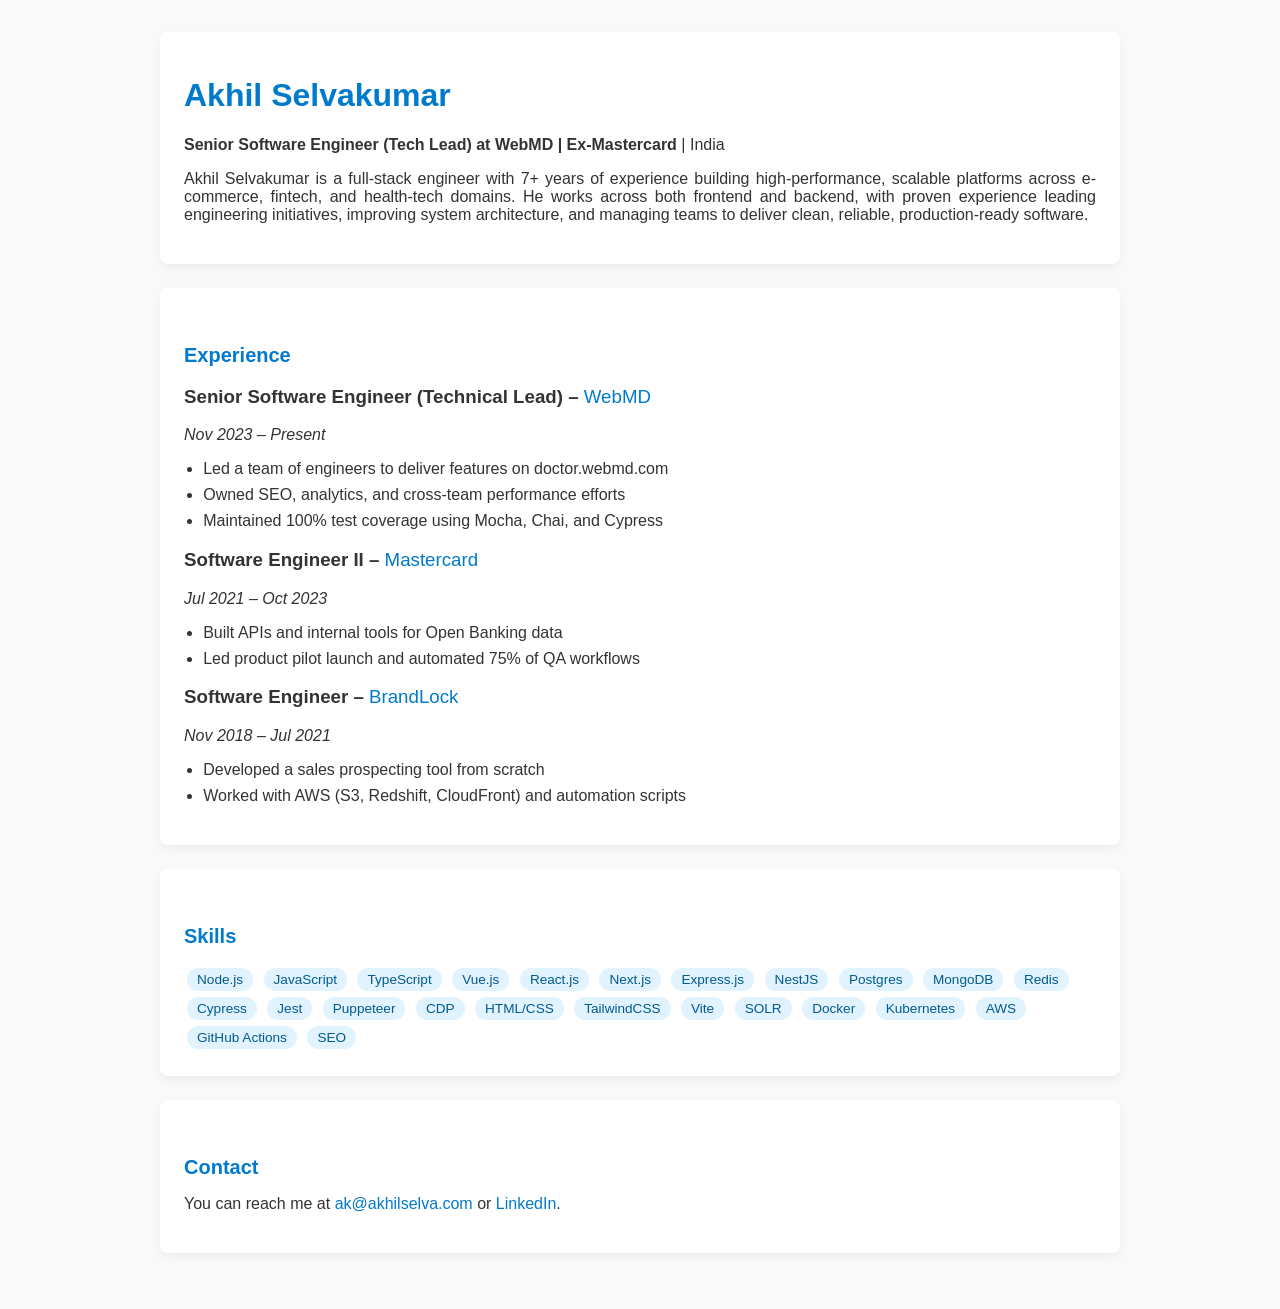
==== index.html @ 084955fc "initial commit" ====
<!DOCTYPE html>
<html lang="en">

<head>
	<meta charset="UTF-8" />
	<meta name="viewport" content="width=device-width, initial-scale=1.0" />
	<meta name="author" content="Akhil Selvakumar" />
	<meta property="og:title" content="Akhil Selvakumar – Tech Lead Portfolio" />
	<meta property="og:description"
		content="Full-stack engineer and technical lead specializing in scalable architecture, high-performance systems, and modern web engineering." />
	<meta property="og:image" content="https://akhilselva.com/akhil.jpg" />
	<meta property="og:url" content="https://akhilselva.com/" />
	<meta property="og:type" content="profile" />

	<meta name="twitter:card" content="summary_large_image" />
	<meta name="twitter:title" content="Akhil Selvakumar – Tech Lead Portfolio" />
	<meta name="twitter:description"
		content="Full-stack engineer and tech lead specializing in scalable architecture and efficient engineering execution." />
	<meta name="twitter:image" content="https://akhilselva.com/akhil.jpg" />
	<meta name="lastmod" content="2026-01-30" />


	<title>Akhil Selvakumar – Tech Lead Portfolio</title>

	<link rel="stylesheet" href="/styles.css">
	<link rel="apple-touch-icon" sizes="180x180" href="/apple-touch-icon.png">
	<link rel="icon" type="image/png" sizes="32x32" href="/favicon-32x32.png">
	<link rel="icon" type="image/png" sizes="16x16" href="/favicon-16x16.png">
	<link rel="manifest" href="/site.webmanifest">
	<link rel="canonical" href="https://akhilselva.com/" />

	<script type="application/ld+json">
		{
		"@context": "https://schema.org",
		"@type": "Person",
		"name": "Akhil Selvakumar",
		"jobTitle": "Senior Software Engineer / Technical Lead",
		"url": "https://akhilselva.com",
		"image": "https://akhilselva.com/akhil.jpg",
		"description": "Full-stack engineer with 7+ years of experience in fintech and health tech. Expertise in Node.js, Vue, React, microservices, performance optimization, SEO, and scalable architecture.",
		
		"worksFor": {
			"@type": "Organization",
			"name": "WebMD",
			"url": "https://doctor.webmd.com"
		},
		
		"sameAs": [
			"https://linkedin.com/in/akhilselvakumar",
			"mailto:ak@akhilselva.com",
			"https://www.instagram.com/akhilselva",
			"https://github.com/akhilselva",
			"https://www.youtube.com/channel/UC-IKaRoGKP40aRnHhxTf1Ig",
			"https://www.instagram.com/akhil.unbound"
		],

		"knowsAbout": [
			"Node.js", "JavaScript", "TypeScript", "Vue.js", "React.js",
			"Next.js", "Express.js", "Microservices", "Postgres",
			"MongoDB", "Redis", "Docker", "Kubernetes", "SEO",
			"System Design", "Leadership", "Agile", "CI/CD"
		],

		"hasOccupation": {
			"@type": "Occupation",
			"name": "Senior Software Engineer",
			"description": "Engineer specializing in backend architecture, frontend development, and scalable system design.",
			"skills": [
			"Node.js", "JavaScript", "Vue.js", "React.js",
			"Redis", "Postgres", "MongoDB", "System Design",
			"SEO Optimization", "Leadership"
			],
			"estimatedSalary": {
			"@type": "MonetaryAmount",
			"currency": "INR",
			"value": {
				"@type": "QuantitativeValue",
				"value": "3000000",
				"unitText": "YEAR"
			}
			}
		}
		}
	</script>

	<script type="application/ld+json">
		{
		"@context": "https://schema.org",
		"@type": "WebPage",
		"name": "Akhil Selvakumar – Tech Lead Portfolio",
		"url": "https://akhilselva.com",
		"description": "Portfolio of Akhil Selvakumar, a full-stack engineer and tech lead specializing in scalable architecture and high-performance applications."
		}
	</script>

	<script type="application/ld+json">
		{
		"@context": "https://schema.org",
		"@type": "ProfilePage",
		"url": "https://akhilselva.com",
		"name": "Akhil Selvakumar – Tech Lead Portfolio",
		"dateCreated": "2024-12-23T12:00:00+05:30",
		"dateModified": "2026-01-30T10:00:00+05:30",
		
		"mainEntity": {
			"@type": "Person",
			"name": "Akhil Selvakumar",
			"alternateName": "Akhil Selva",
			"identifier": "akhilselvakumar",
			"url": "https://akhilselva.com",
			"description": "Full-stack engineer with 7+ years of experience across fintech and health tech. Expert in Node.js, Vue, React, microservices architecture, performance optimization, SEO, and scalable systems. Senior Software Engineer and Technical Lead with hands-on team leadership experience.",
			"image": "https://akhilselva.com/akhil.jpg",

			"jobTitle": "Senior Software Engineer / Technical Lead",

			"worksFor": {
			"@type": "Organization",
			"name": "WebMD",
			"url": "https://doctor.webmd.com"
			},

			"sameAs": [
			"https://linkedin.com/in/akhilselvakumar",
			"mailto:ak@akhilselva.com",
			"https://www.instagram.com/akhilselva",
			"https://github.com/akhilselva",
			"https://www.youtube.com/channel/UC-IKaRoGKP40aRnHhxTf1Ig",
			"https://www.instagram.com/akhil.unbound"
			],

			"knowsAbout": [
			"Node.js", "JavaScript", "TypeScript", "Vue.js", "React.js",
			"Next.js", "Express.js", "Microservices", "Postgres",
			"MongoDB", "Redis", "Docker", "Kubernetes", "SEO",
			"System Design", "Leadership", "Agile", "CI/CD"
			],

			"hasOccupation": {
			"@type": "Occupation",
			"name": "Senior Software Engineer",
			"description": "Engineer specializing in backend architecture, frontend development, microservices, and scalable system design.",
			"skills": [
				"Node.js", "JavaScript", "Vue.js", "React.js",
				"Redis", "Postgres", "MongoDB", "System Design",
				"SEO Optimization", "Leadership"
			]
			},

			"interactionStatistic": [
			{
				"@type": "InteractionCounter",
				"interactionType": "https://schema.org/FollowAction",
				"userInteractionCount": 1200
			},
			{
				"@type": "InteractionCounter",
				"interactionType": "https://schema.org/LikeAction",
				"userInteractionCount": 350
			}
			],

			"agentInteractionStatistic": {
			"@type": "InteractionCounter",
			"interactionType": "https://schema.org/WriteAction",
			"userInteractionCount": 2500
			}
		}
		}
	</script>

	<script type="application/ld+json">
		{
		"@context": "https://schema.org",
		"@type": "WebSite",
		"url": "https://akhilselva.com/",
		"name": "Akhil Selvakumar Portfolio"
		}
	</script>




</head>

<body>
	<div class="container">

		<div class="card">
			<h1>Akhil Selvakumar</h1>
			<p><strong>Senior Software Engineer (Tech Lead) at WebMD | Ex-Mastercard</strong> | India</p>
			<p style="text-align: justify;">
				Akhil Selvakumar is a full-stack engineer with 7+ years of experience building high-performance,
				scalable
				platforms across e-commerce, fintech, and health-tech domains. He works across both frontend and
				backend, with
				proven experience leading engineering initiatives, improving system architecture, and managing teams to
				deliver
				clean, reliable, production-ready software.
			</p>
		</div>

		<div class="card">
			<h2 class="section-title">Experience</h2>

			<div class="job">
				<h3>Senior Software Engineer (Technical Lead) –
					<a href="https://doctor.webmd.com" target="_blank">WebMD</a>
				</h3>
				<p><em>Nov 2023 – Present</em></p>
				<ul>
					<li>Led a team of engineers to deliver features on doctor.webmd.com</li>
					<li>Owned SEO, analytics, and cross-team performance efforts</li>
					<li>Maintained 100% test coverage using Mocha, Chai, and Cypress</li>
				</ul>
			</div>

			<div class="job">
				<h3>Software Engineer II –
					<a href="https://www.mastercard.com/us/en/business/open-finance.html" target="_blank">Mastercard</a>
				</h3>
				<p><em>Jul 2021 – Oct 2023</em></p>
				<ul>
					<li>Built APIs and internal tools for Open Banking data</li>
					<li>Led product pilot launch and automated 75% of QA workflows</li>
				</ul>
			</div>

			<div class="job">
				<h3>Software Engineer –
					<a href="https://brandlock.io" target="_blank">BrandLock</a>
				</h3>
				<p><em>Nov 2018 – Jul 2021</em></p>
				<ul>
					<li>Developed a sales prospecting tool from scratch</li>
					<li>Worked with AWS (S3, Redshift, CloudFront) and automation scripts</li>
				</ul>
			</div>
		</div>

		<div class="card">
			<h2 class="section-title">Skills</h2>
			<div class="tags">
				<span>Node.js</span> <span>JavaScript</span> <span>TypeScript</span> <span>Vue.js</span>
				<span>React.js</span> <span>Next.js</span> <span>Express.js</span> <span>NestJS</span>
				<span>Postgres</span> <span>MongoDB</span> <span>Redis</span> <span>Cypress</span>
				<span>Jest</span> <span>Puppeteer</span> <span>CDP</span> <span>HTML/CSS</span>
				<span>TailwindCSS</span> <span>Vite</span> <span>SOLR</span> <span>Docker</span>
				<span>Kubernetes</span> <span>AWS</span> <span>GitHub Actions</span> <span>SEO</span>
			</div>
		</div>

		<div class="card">
			<h2 class="section-title">Contact</h2>
			<p style="margin-top:1rem;">
				You can reach me at
				<a href="mailto:ak@akhilselva.com">ak@akhilselva.com</a> or
				<a href="https://linkedin.com/in/akhilselvakumar" target="_blank">LinkedIn</a>.
			</p>
		</div>

	</div>
</body>

</html>
---- styles.css ----
:root {
    --primary: #007acc;
    --bg: #f9f9f9;
    --text: #333;
    --card-bg: white;
}

body {
    font-family: 'Segoe UI', sans-serif;
    background: var(--bg);
    color: var(--text);
    margin: 0;
    padding: 2rem;
    animation: fadeIn 1s ease-in-out;
}

@keyframes fadeIn {
    from {
        opacity: 0;
        transform: translateY(10px);
    }

    to {
        opacity: 1;
        transform: translateY(0);
    }
}

.container {
    max-width: 960px;
    margin: 0 auto;
    padding: 0 1rem;
}

h1 {
    color: var(--primary);
    font-size: 2rem;
}

.card {
    background: var(--card-bg);
    padding: 1.5rem;
    border-radius: 8px;
    box-shadow: 0 4px 8px rgba(0, 0, 0, 0.05);
    margin-bottom: 1.5rem;
    transition: transform 0.3s ease, box-shadow 0.3s ease;
}

.card:hover {
    transform: scale(1.02);
    box-shadow: 0 8px 16px rgba(0, 0, 0, 0.1);
}

.section-title {
    font-size: 1.25rem;
    color: var(--primary);
    margin-top: 2rem;
}

.job {
    animation: slideIn 0.6s ease forwards;
    opacity: 0;
}

.job:nth-child(1) {
    animation-delay: 0.2s;
}

.job:nth-child(2) {
    animation-delay: 0.4s;
}

.job:nth-child(3) {
    animation-delay: 0.6s;
}

@keyframes slideIn {
    from {
        opacity: 0;
        transform: translateX(-20px);
    }

    to {
        opacity: 1;
        transform: translateX(0);
    }
}

ul {
    padding-left: 1.2rem;
}

li {
    margin-bottom: 0.5rem;
}

.tags span {
    display: inline-block;
    background: #e0f3ff;
    color: #005b8f;
    padding: 4px 10px;
    border-radius: 16px;
    margin: 3px;
    font-size: 0.85rem;
    transition: transform 0.2s ease, box-shadow 0.2s ease;
}

.tags span:hover {
    transform: scale(1.05);
    box-shadow: 0 2px 6px rgba(0, 91, 143, 0.2);
}

.card a {
    color: var(--primary);
    text-decoration: none;
    font-weight: 500;
    position: relative;
    transition: transform 0.2s ease;
}

.card a:hover {
    transform: translateY(-2px);
}

.card a::after {
    content: "";
    position: absolute;
    left: 0;
    bottom: -2px;
    width: 0%;
    height: 2px;
    background: var(--primary);
    transition: width 0.3s ease;
}

.card a:hover::after {
    width: 100%;
}

@media (max-width: 768px) {
    body {
        padding: 1rem;
    }

    h1 {
        font-size: 1.5rem;
    }

    .section-title {
        font-size: 1.1rem;
    }

    .card {
        padding: 1.2rem;
    }

    .tags span {
        font-size: 0.75rem;
        padding: 4px 8px;
    }
}

@media (max-width: 480px) {
    h1 {
        font-size: 1.3rem;
    }

    .card {
        padding: 1rem;
    }

    body {
        padding: 1rem 0.5rem;
    }

    ul {
        padding-left: 1rem;
    }

    .tags span {
        margin: 2px;
    }
}
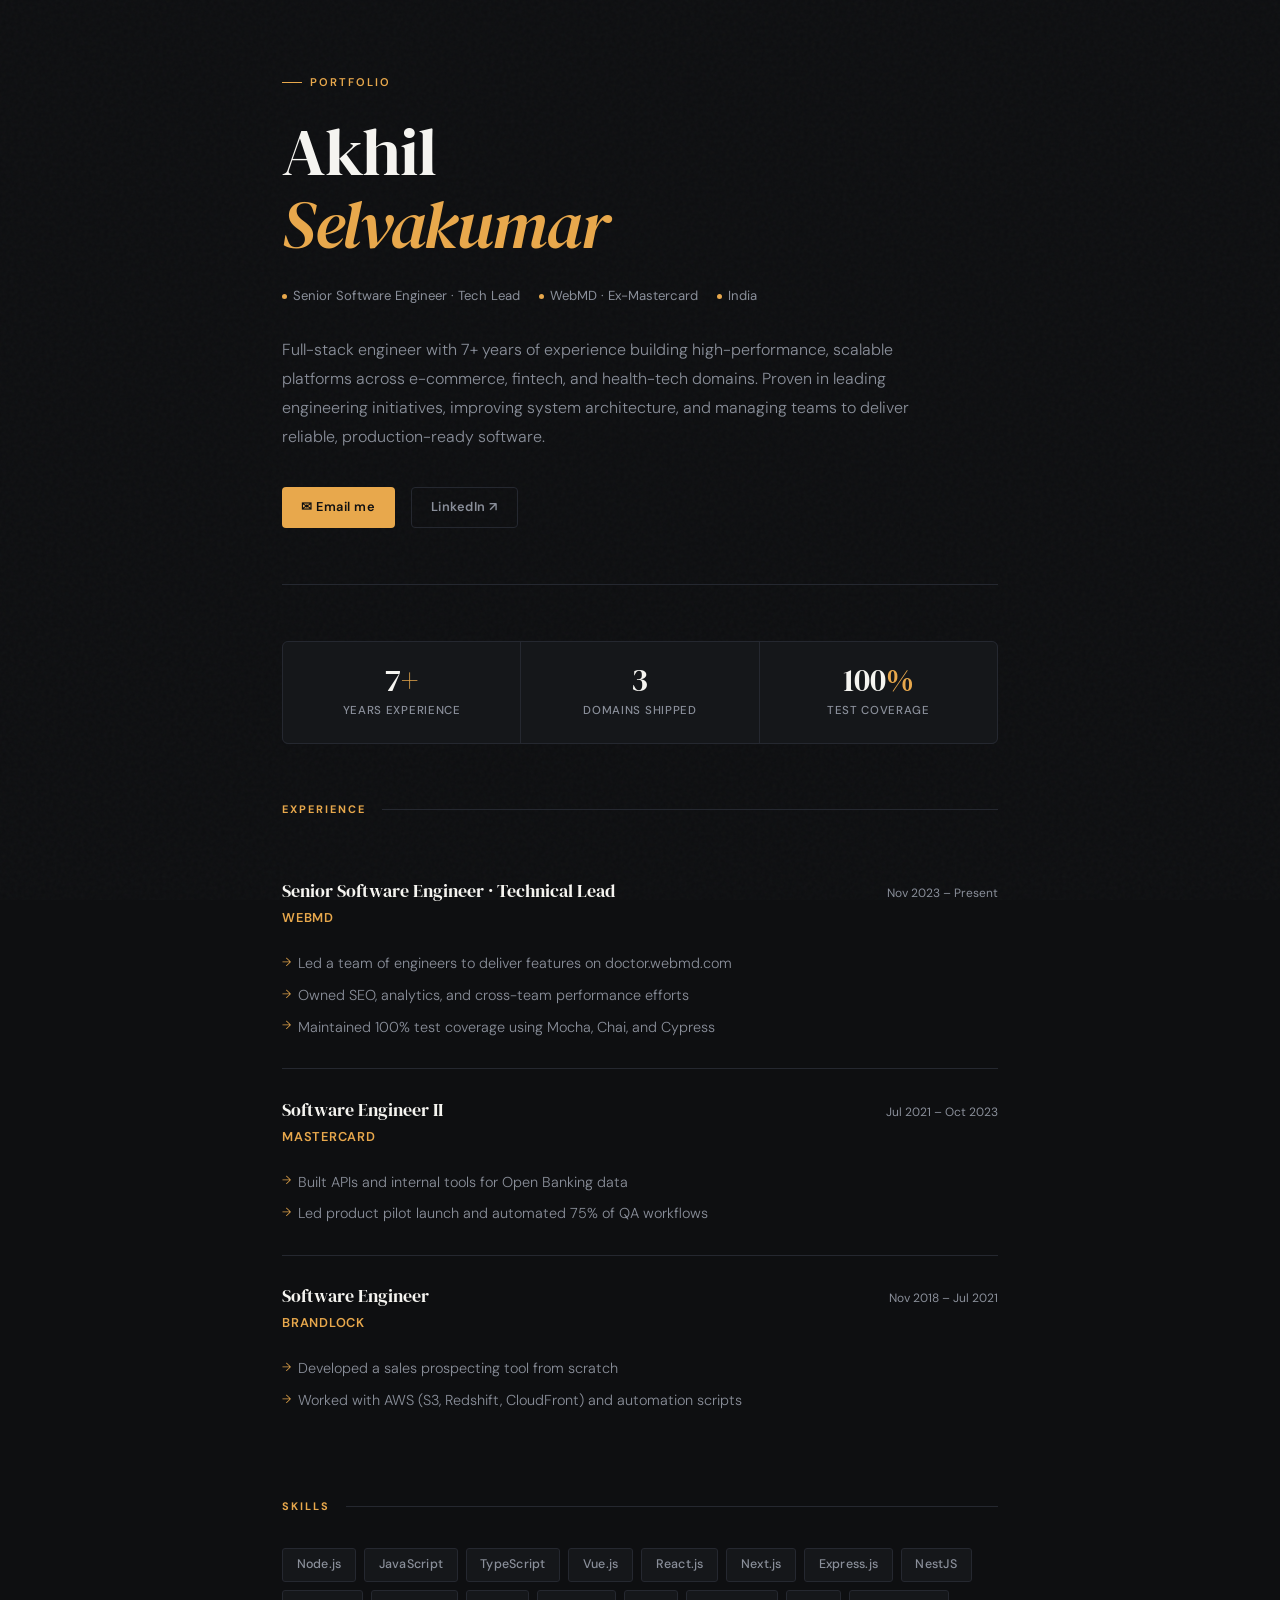
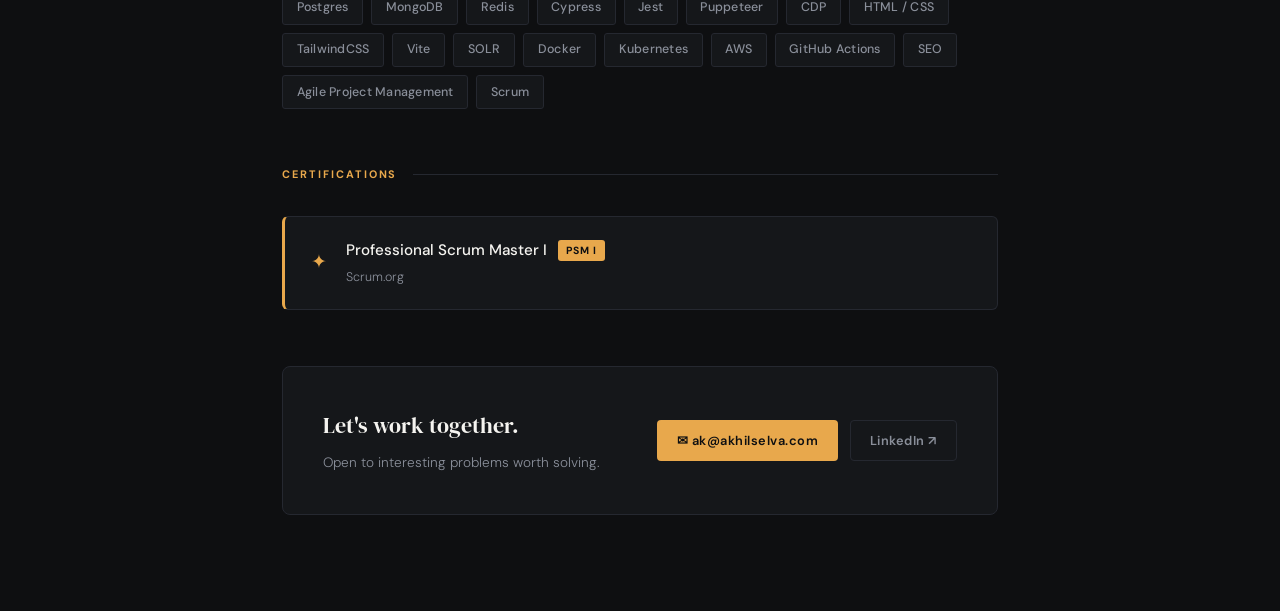
==== commit 836e4d86: "imporved ui" ====
--- a/index.html
+++ b/index.html
@@ -17,17 +17,18 @@
 	<meta name="twitter:description"
 		content="Full-stack engineer and tech lead specializing in scalable architecture and efficient engineering execution." />
 	<meta name="twitter:image" content="https://akhilselva.com/akhil.jpg" />
-	<meta name="lastmod" content="2026-01-30" />
-
+	<meta name="lastmod" content="2026-05-03" />
 
 	<title>Akhil Selvakumar – Tech Lead Portfolio</title>
 
-	<link rel="stylesheet" href="/styles.css">
 	<link rel="apple-touch-icon" sizes="180x180" href="/apple-touch-icon.png">
 	<link rel="icon" type="image/png" sizes="32x32" href="/favicon-32x32.png">
 	<link rel="icon" type="image/png" sizes="16x16" href="/favicon-16x16.png">
 	<link rel="manifest" href="/site.webmanifest">
 	<link rel="canonical" href="https://akhilselva.com/" />
+	<link rel="preconnect" href="https://fonts.googleapis.com">
+	<link rel="preconnect" href="https://fonts.gstatic.com" crossorigin>
+	<link href="https://fonts.googleapis.com/css2?family=DM+Serif+Display:ital@0;1&family=DM+Sans:ital,opsz,wght@0,9..40,300;0,9..40,400;0,9..40,500;0,9..40,600;1,9..40,300&display=swap" rel="stylesheet">
 
 	<script type="application/ld+json">
 		{
@@ -38,13 +39,11 @@
 		"url": "https://akhilselva.com",
 		"image": "https://akhilselva.com/akhil.jpg",
 		"description": "Full-stack engineer with 7+ years of experience in fintech and health tech. Expertise in Node.js, Vue, React, microservices, performance optimization, SEO, and scalable architecture.",
-		
 		"worksFor": {
 			"@type": "Organization",
 			"name": "WebMD",
 			"url": "https://doctor.webmd.com"
 		},
-		
 		"sameAs": [
 			"https://linkedin.com/in/akhilselvakumar",
 			"mailto:ak@akhilselva.com",
@@ -53,14 +52,21 @@
 			"https://www.youtube.com/channel/UC-IKaRoGKP40aRnHhxTf1Ig",
 			"https://www.instagram.com/akhil.unbound"
 		],
-
 		"knowsAbout": [
 			"Node.js", "JavaScript", "TypeScript", "Vue.js", "React.js",
 			"Next.js", "Express.js", "Microservices", "Postgres",
 			"MongoDB", "Redis", "Docker", "Kubernetes", "SEO",
-			"System Design", "Leadership", "Agile", "CI/CD"
+			"System Design", "Leadership", "Agile Project Management", "CI/CD", "Scrum"
 		],
-
+		"hasCredential": {
+			"@type": "EducationalOccupationalCredential",
+			"name": "Professional Scrum Master I (PSM I)",
+			"credentialCategory": "certification",
+			"recognizedBy": {
+				"@type": "Organization",
+				"name": "Scrum.org"
+			}
+		},
 		"hasOccupation": {
 			"@type": "Occupation",
 			"name": "Senior Software Engineer",
@@ -68,7 +74,7 @@
 			"skills": [
 			"Node.js", "JavaScript", "Vue.js", "React.js",
 			"Redis", "Postgres", "MongoDB", "System Design",
-			"SEO Optimization", "Leadership"
+			"SEO Optimization", "Leadership", "Agile Project Management", "Scrum"
 			],
 			"estimatedSalary": {
 			"@type": "MonetaryAmount",
@@ -100,8 +106,7 @@
 		"url": "https://akhilselva.com",
 		"name": "Akhil Selvakumar – Tech Lead Portfolio",
 		"dateCreated": "2024-12-23T12:00:00+05:30",
-		"dateModified": "2026-01-30T10:00:00+05:30",
-		
+		"dateModified": "2026-05-03T10:00:00+05:30",
 		"mainEntity": {
 			"@type": "Person",
 			"name": "Akhil Selvakumar",
@@ -110,15 +115,12 @@
 			"url": "https://akhilselva.com",
 			"description": "Full-stack engineer with 7+ years of experience across fintech and health tech. Expert in Node.js, Vue, React, microservices architecture, performance optimization, SEO, and scalable systems. Senior Software Engineer and Technical Lead with hands-on team leadership experience.",
 			"image": "https://akhilselva.com/akhil.jpg",
-
 			"jobTitle": "Senior Software Engineer / Technical Lead",
-
 			"worksFor": {
 			"@type": "Organization",
 			"name": "WebMD",
 			"url": "https://doctor.webmd.com"
 			},
-
 			"sameAs": [
 			"https://linkedin.com/in/akhilselvakumar",
 			"mailto:ak@akhilselva.com",
@@ -127,14 +129,21 @@
 			"https://www.youtube.com/channel/UC-IKaRoGKP40aRnHhxTf1Ig",
 			"https://www.instagram.com/akhil.unbound"
 			],
-
 			"knowsAbout": [
 			"Node.js", "JavaScript", "TypeScript", "Vue.js", "React.js",
 			"Next.js", "Express.js", "Microservices", "Postgres",
 			"MongoDB", "Redis", "Docker", "Kubernetes", "SEO",
-			"System Design", "Leadership", "Agile", "CI/CD"
+			"System Design", "Leadership", "Agile Project Management", "CI/CD", "Scrum"
 			],
-
+			"hasCredential": {
+			"@type": "EducationalOccupationalCredential",
+			"name": "Professional Scrum Master I (PSM I)",
+			"credentialCategory": "certification",
+			"recognizedBy": {
+				"@type": "Organization",
+				"name": "Scrum.org"
+			}
+			},
 			"hasOccupation": {
 			"@type": "Occupation",
 			"name": "Senior Software Engineer",
@@ -142,10 +151,9 @@
 			"skills": [
 				"Node.js", "JavaScript", "Vue.js", "React.js",
 				"Redis", "Postgres", "MongoDB", "System Design",
-				"SEO Optimization", "Leadership"
+				"SEO Optimization", "Leadership", "Agile Project Management", "Scrum"
 			]
 			},
-
 			"interactionStatistic": [
 			{
 				"@type": "InteractionCounter",
@@ -158,7 +166,6 @@
 				"userInteractionCount": 350
 			}
 			],
-
 			"agentInteractionStatistic": {
 			"@type": "InteractionCounter",
 			"interactionType": "https://schema.org/WriteAction",
@@ -177,88 +184,665 @@
 		}
 	</script>
 
-
-
-
+	<style>
+		/* ─── Reset & Base ─────────────────────────────────── */
+		*, *::before, *::after { box-sizing: border-box; margin: 0; padding: 0; }
+
+		:root {
+			--ink:      #0e0f11;
+			--ink-soft: #1c1e22;
+			--surface:  #15171a;
+			--amber:    #e8a84c;
+			--amber-dim:#c4882e;
+			--muted:    #6b7280;
+			--line:     #252830;
+			--text:     #d4d6db;
+			--text-dim: #8a8f9a;
+			--white:    #f5f4f0;
+		}
+
+		html { scroll-behavior: smooth; }
+
+		body {
+			font-family: 'DM Sans', sans-serif;
+			background: var(--ink);
+			color: var(--text);
+			line-height: 1.7;
+			min-height: 100vh;
+			overflow-x: hidden;
+		}
+
+		/* ─── Noise texture overlay ────────────────────────── */
+		body::before {
+			content: '';
+			position: fixed;
+			inset: 0;
+			background-image: url("data:image/svg+xml,%3Csvg viewBox='0 0 256 256' xmlns='http://www.w3.org/2000/svg'%3E%3Cfilter id='noise'%3E%3CfeTurbulence type='fractalNoise' baseFrequency='0.9' numOctaves='4' stitchTiles='stitch'/%3E%3C/filter%3E%3Crect width='100%25' height='100%25' filter='url(%23noise)' opacity='1'/%3E%3C/svg%3E");
+			opacity: 0.03;
+			pointer-events: none;
+			z-index: 0;
+		}
+
+		/* ─── Layout ───────────────────────────────────────── */
+		.wrapper {
+			max-width: 780px;
+			margin: 0 auto;
+			padding: 4rem 2rem 6rem;
+			position: relative;
+			z-index: 1;
+		}
+
+		/* ─── Hero ─────────────────────────────────────────── */
+		.hero {
+			padding-bottom: 3.5rem;
+			border-bottom: 1px solid var(--line);
+			margin-bottom: 3.5rem;
+			animation: heroIn 0.9s cubic-bezier(0.16, 1, 0.3, 1) both;
+		}
+
+		@keyframes heroIn {
+			from { opacity: 0; transform: translateY(24px); }
+			to   { opacity: 1; transform: translateY(0); }
+		}
+
+		.hero-label {
+			display: inline-flex;
+			align-items: center;
+			gap: 8px;
+			font-size: 0.7rem;
+			font-weight: 600;
+			letter-spacing: 0.18em;
+			text-transform: uppercase;
+			color: var(--amber);
+			margin-bottom: 1.5rem;
+		}
+
+		.hero-label::before {
+			content: '';
+			display: block;
+			width: 20px;
+			height: 1px;
+			background: var(--amber);
+		}
+
+		.hero h1 {
+			font-family: 'DM Serif Display', Georgia, serif;
+			font-size: clamp(2.6rem, 7vw, 4.2rem);
+			font-weight: 400;
+			color: var(--white);
+			line-height: 1.08;
+			letter-spacing: -0.02em;
+			margin-bottom: 1.5rem;
+		}
+
+		.hero h1 em {
+			font-style: italic;
+			color: var(--amber);
+		}
+
+		.hero-meta {
+			display: flex;
+			align-items: center;
+			gap: 1.2rem;
+			flex-wrap: wrap;
+			margin-bottom: 1.8rem;
+		}
+
+		.hero-meta-item {
+			display: flex;
+			align-items: center;
+			gap: 6px;
+			font-size: 0.82rem;
+			color: var(--text-dim);
+			font-weight: 400;
+		}
+
+		.dot {
+			width: 5px;
+			height: 5px;
+			border-radius: 50%;
+			background: var(--amber);
+			flex-shrink: 0;
+		}
+
+		.hero-bio {
+			font-size: 1rem;
+			color: var(--text-dim);
+			max-width: 62ch;
+			font-weight: 300;
+			line-height: 1.8;
+		}
+
+		/* ─── Contact strip ────────────────────────────────── */
+		.contact-strip {
+			margin-top: 2.2rem;
+			display: flex;
+			gap: 1rem;
+			flex-wrap: wrap;
+		}
+
+		.cta-link {
+			display: inline-flex;
+			align-items: center;
+			gap: 7px;
+			padding: 0.55rem 1.2rem;
+			border-radius: 4px;
+			font-size: 0.8rem;
+			font-weight: 600;
+			letter-spacing: 0.04em;
+			text-decoration: none;
+			transition: all 0.22s ease;
+		}
+
+		.cta-primary {
+			background: var(--amber);
+			color: var(--ink);
+		}
+
+		.cta-primary:hover {
+			background: var(--white);
+			transform: translateY(-2px);
+			box-shadow: 0 8px 24px rgba(232, 168, 76, 0.25);
+		}
+
+		.cta-ghost {
+			background: transparent;
+			color: var(--text-dim);
+			border: 1px solid var(--line);
+		}
+
+		.cta-ghost:hover {
+			border-color: var(--amber);
+			color: var(--amber);
+			transform: translateY(-2px);
+		}
+
+		/* ─── Sections ─────────────────────────────────────── */
+		.section {
+			margin-bottom: 3.5rem;
+			opacity: 0;
+			transform: translateY(20px);
+			transition: opacity 0.6s ease, transform 0.6s ease;
+		}
+
+		.section.visible {
+			opacity: 1;
+			transform: translateY(0);
+		}
+
+		.section-header {
+			display: flex;
+			align-items: center;
+			gap: 1rem;
+			margin-bottom: 2rem;
+		}
+
+		.section-label {
+			font-size: 0.68rem;
+			font-weight: 700;
+			letter-spacing: 0.18em;
+			text-transform: uppercase;
+			color: var(--amber);
+			white-space: nowrap;
+		}
+
+		.section-line {
+			flex: 1;
+			height: 1px;
+			background: var(--line);
+		}
+
+		/* ─── Experience ───────────────────────────────────── */
+		.job-list {
+			display: flex;
+			flex-direction: column;
+			gap: 0;
+		}
+
+		.job-entry {
+			display: grid;
+			grid-template-columns: 1fr;
+			padding: 1.8rem 0;
+			border-bottom: 1px solid var(--line);
+			transition: background 0.2s;
+			position: relative;
+		}
+
+		.job-entry:last-child { border-bottom: none; }
+
+		.job-entry::before {
+			content: '';
+			position: absolute;
+			left: -2rem;
+			top: 0;
+			bottom: 0;
+			width: 2px;
+			background: transparent;
+			transition: background 0.3s;
+		}
+
+		.job-entry:hover::before {
+			background: var(--amber);
+		}
+
+		.job-top {
+			display: flex;
+			justify-content: space-between;
+			align-items: flex-start;
+			gap: 1rem;
+			flex-wrap: wrap;
+			margin-bottom: 0.4rem;
+		}
+
+		.job-title {
+			font-family: 'DM Serif Display', serif;
+			font-size: 1.15rem;
+			font-weight: 400;
+			color: var(--white);
+			line-height: 1.3;
+		}
+
+		.job-company {
+			text-decoration: none;
+			color: var(--amber);
+			font-size: 0.8rem;
+			font-weight: 600;
+			letter-spacing: 0.06em;
+			text-transform: uppercase;
+			border-bottom: 1px solid transparent;
+			transition: border-color 0.2s;
+		}
+
+		.job-company:hover { border-color: var(--amber); }
+
+		.job-period {
+			font-size: 0.75rem;
+			color: var(--text-dim);
+			font-weight: 400;
+			white-space: nowrap;
+			padding-top: 0.25rem;
+		}
+
+		.job-points {
+			list-style: none;
+			margin-top: 0.9rem;
+			display: flex;
+			flex-direction: column;
+			gap: 0.45rem;
+		}
+
+		.job-points li {
+			font-size: 0.9rem;
+			color: var(--text-dim);
+			font-weight: 300;
+			padding-left: 1rem;
+			position: relative;
+		}
+
+		.job-points li::before {
+			content: '→';
+			position: absolute;
+			left: 0;
+			color: var(--amber);
+			font-size: 0.75rem;
+			top: 0.05em;
+		}
+
+		/* ─── Skills ───────────────────────────────────────── */
+		.skills-grid {
+			display: flex;
+			flex-wrap: wrap;
+			gap: 0.5rem;
+		}
+
+		.skill-tag {
+			font-size: 0.78rem;
+			font-weight: 500;
+			padding: 0.35rem 0.85rem;
+			border-radius: 3px;
+			border: 1px solid var(--line);
+			color: var(--text-dim);
+			background: var(--surface);
+			letter-spacing: 0.02em;
+			transition: all 0.2s ease;
+			cursor: default;
+		}
+
+		.skill-tag:hover {
+			border-color: var(--amber);
+			color: var(--amber);
+			background: rgba(232, 168, 76, 0.06);
+		}
+
+		/* ─── Stats bar ────────────────────────────────────── */
+		.stats-bar {
+			display: grid;
+			grid-template-columns: repeat(3, 1fr);
+			gap: 1px;
+			background: var(--line);
+			border: 1px solid var(--line);
+			border-radius: 6px;
+			overflow: hidden;
+			margin-bottom: 3.5rem;
+			opacity: 0;
+			transform: translateY(20px);
+			transition: opacity 0.6s ease 0.2s, transform 0.6s ease 0.2s;
+		}
+
+		.stats-bar.visible {
+			opacity: 1;
+			transform: translateY(0);
+		}
+
+		.stat {
+			background: var(--surface);
+			padding: 1.4rem 1.6rem;
+			text-align: center;
+		}
+
+		.stat-num {
+			font-family: 'DM Serif Display', serif;
+			font-size: 2rem;
+			color: var(--white);
+			line-height: 1;
+			margin-bottom: 0.3rem;
+		}
+
+		.stat-num span {
+			color: var(--amber);
+		}
+
+		.stat-desc {
+			font-size: 0.72rem;
+			color: var(--text-dim);
+			letter-spacing: 0.06em;
+			text-transform: uppercase;
+			font-weight: 500;
+		}
+
+		/* ─── Footer / Contact ─────────────────────────────── */
+		.contact-section {
+			padding: 2.5rem;
+			background: var(--surface);
+			border: 1px solid var(--line);
+			border-radius: 8px;
+			display: flex;
+			justify-content: space-between;
+			align-items: center;
+			gap: 2rem;
+			flex-wrap: wrap;
+			opacity: 0;
+			transform: translateY(20px);
+			transition: opacity 0.6s ease, transform 0.6s ease;
+		}
+
+		.contact-section.visible {
+			opacity: 1;
+			transform: translateY(0);
+		}
+
+		.contact-text h3 {
+			font-family: 'DM Serif Display', serif;
+			font-size: 1.4rem;
+			color: var(--white);
+			font-weight: 400;
+			margin-bottom: 0.4rem;
+		}
+
+		.contact-text p {
+			font-size: 0.85rem;
+			color: var(--text-dim);
+			font-weight: 300;
+		}
+
+		.contact-links {
+			display: flex;
+			gap: 0.75rem;
+			flex-wrap: wrap;
+		}
+
+		/* ─── Responsive ───────────────────────────────────── */
+		@media (max-width: 600px) {
+			.wrapper { padding: 2.5rem 1.25rem 4rem; }
+			.stats-bar { grid-template-columns: 1fr 1fr; }
+			.stats-bar .stat:last-child { grid-column: span 2; }
+			.contact-section { flex-direction: column; align-items: flex-start; }
+			.job-entry::before { display: none; }
+		}
+		/* ─── Certifications ───────────────────────────── */
+		.cert-card {
+			display: flex;
+			align-items: center;
+			gap: 1.2rem;
+			padding: 1.3rem 1.6rem;
+			background: var(--surface);
+			border: 1px solid var(--line);
+			border-left: 3px solid var(--amber);
+			border-radius: 6px;
+		}
+
+		.cert-icon {
+			font-size: 1.2rem;
+			color: var(--amber);
+			flex-shrink: 0;
+		}
+
+		.cert-name {
+			font-size: 0.95rem;
+			font-weight: 500;
+			color: var(--white);
+			display: flex;
+			align-items: center;
+			gap: 0.7rem;
+			flex-wrap: wrap;
+		}
+
+		.cert-badge {
+			font-size: 0.65rem;
+			font-weight: 700;
+			letter-spacing: 0.1em;
+			text-transform: uppercase;
+			color: var(--ink);
+			background: var(--amber);
+			padding: 2px 8px;
+			border-radius: 3px;
+		}
+
+		.cert-issuer {
+			font-size: 0.78rem;
+			color: var(--text-dim);
+			margin-top: 0.2rem;
+			font-weight: 300;
+		}
+
+	</style>
 </head>
 
 <body>
-	<div class="container">
-
-		<div class="card">
-			<h1>Akhil Selvakumar</h1>
-			<p><strong>Senior Software Engineer (Tech Lead) at WebMD | Ex-Mastercard</strong> | India</p>
-			<p style="text-align: justify;">
-				Akhil Selvakumar is a full-stack engineer with 7+ years of experience building high-performance,
-				scalable
-				platforms across e-commerce, fintech, and health-tech domains. He works across both frontend and
-				backend, with
-				proven experience leading engineering initiatives, improving system architecture, and managing teams to
-				deliver
-				clean, reliable, production-ready software.
+	<div class="wrapper">
+
+		<!-- ── Hero ──────────────────────────────── -->
+		<header class="hero">
+			<div class="hero-label">Portfolio</div>
+			<h1>Akhil<br><em>Selvakumar</em></h1>
+
+			<div class="hero-meta">
+				<div class="hero-meta-item">
+					<span class="dot"></span>
+					Senior Software Engineer · Tech Lead
+				</div>
+				<div class="hero-meta-item">
+					<span class="dot"></span>
+					WebMD · Ex-Mastercard
+				</div>
+				<div class="hero-meta-item">
+					<span class="dot"></span>
+					India
+				</div>
+			</div>
+
+			<p class="hero-bio">
+				Full-stack engineer with 7+ years of experience building high-performance, scalable platforms across e-commerce, fintech, and health-tech domains. Proven in leading engineering initiatives, improving system architecture, and managing teams to deliver reliable, production-ready software.
 			</p>
+
+			<div class="contact-strip">
+				<a href="mailto:ak@akhilselva.com" class="cta-link cta-primary">
+					✉ Email me
+				</a>
+				<a href="https://linkedin.com/in/akhilselvakumar" target="_blank" class="cta-link cta-ghost">
+					LinkedIn ↗
+				</a>
+			</div>
+		</header>
+
+		<!-- ── Stats ─────────────────────────────── -->
+		<div class="stats-bar" id="stats">
+			<div class="stat">
+				<div class="stat-num">7<span>+</span></div>
+				<div class="stat-desc">Years experience</div>
+			</div>
+			<div class="stat">
+				<div class="stat-num">3</div>
+				<div class="stat-desc">Domains shipped</div>
+			</div>
+			<div class="stat">
+				<div class="stat-num">100<span>%</span></div>
+				<div class="stat-desc">Test coverage</div>
+			</div>
 		</div>
 
-		<div class="card">
-			<h2 class="section-title">Experience</h2>
-
-			<div class="job">
-				<h3>Senior Software Engineer (Technical Lead) –
-					<a href="https://doctor.webmd.com" target="_blank">WebMD</a>
-				</h3>
-				<p><em>Nov 2023 – Present</em></p>
-				<ul>
-					<li>Led a team of engineers to deliver features on doctor.webmd.com</li>
-					<li>Owned SEO, analytics, and cross-team performance efforts</li>
-					<li>Maintained 100% test coverage using Mocha, Chai, and Cypress</li>
-				</ul>
-			</div>
-
-			<div class="job">
-				<h3>Software Engineer II –
-					<a href="https://www.mastercard.com/us/en/business/open-finance.html" target="_blank">Mastercard</a>
-				</h3>
-				<p><em>Jul 2021 – Oct 2023</em></p>
-				<ul>
-					<li>Built APIs and internal tools for Open Banking data</li>
-					<li>Led product pilot launch and automated 75% of QA workflows</li>
-				</ul>
-			</div>
-
-			<div class="job">
-				<h3>Software Engineer –
-					<a href="https://brandlock.io" target="_blank">BrandLock</a>
-				</h3>
-				<p><em>Nov 2018 – Jul 2021</em></p>
-				<ul>
-					<li>Developed a sales prospecting tool from scratch</li>
-					<li>Worked with AWS (S3, Redshift, CloudFront) and automation scripts</li>
-				</ul>
+		<!-- ── Experience ────────────────────────── -->
+		<section class="section" id="exp">
+			<div class="section-header">
+				<div class="section-label">Experience</div>
+				<div class="section-line"></div>
+			</div>
+
+			<div class="job-list">
+				<div class="job-entry">
+					<div class="job-top">
+						<div>
+							<div class="job-title">Senior Software Engineer · Technical Lead</div>
+							<a href="https://doctor.webmd.com" target="_blank" class="job-company">WebMD</a>
+						</div>
+						<div class="job-period">Nov 2023 – Present</div>
+					</div>
+					<ul class="job-points">
+						<li>Led a team of engineers to deliver features on doctor.webmd.com</li>
+						<li>Owned SEO, analytics, and cross-team performance efforts</li>
+						<li>Maintained 100% test coverage using Mocha, Chai, and Cypress</li>
+					</ul>
+				</div>
+
+				<div class="job-entry">
+					<div class="job-top">
+						<div>
+							<div class="job-title">Software Engineer II</div>
+							<a href="https://www.mastercard.com/us/en/business/open-finance.html" target="_blank" class="job-company">Mastercard</a>
+						</div>
+						<div class="job-period">Jul 2021 – Oct 2023</div>
+					</div>
+					<ul class="job-points">
+						<li>Built APIs and internal tools for Open Banking data</li>
+						<li>Led product pilot launch and automated 75% of QA workflows</li>
+					</ul>
+				</div>
+
+				<div class="job-entry">
+					<div class="job-top">
+						<div>
+							<div class="job-title">Software Engineer</div>
+							<a href="https://brandlock.io" target="_blank" class="job-company">BrandLock</a>
+						</div>
+						<div class="job-period">Nov 2018 – Jul 2021</div>
+					</div>
+					<ul class="job-points">
+						<li>Developed a sales prospecting tool from scratch</li>
+						<li>Worked with AWS (S3, Redshift, CloudFront) and automation scripts</li>
+					</ul>
+				</div>
+			</div>
+		</section>
+
+		<!-- ── Skills ────────────────────────────── -->
+		<section class="section" id="skills">
+			<div class="section-header">
+				<div class="section-label">Skills</div>
+				<div class="section-line"></div>
+			</div>
+
+			<div class="skills-grid">
+				<span class="skill-tag">Node.js</span>
+				<span class="skill-tag">JavaScript</span>
+				<span class="skill-tag">TypeScript</span>
+				<span class="skill-tag">Vue.js</span>
+				<span class="skill-tag">React.js</span>
+				<span class="skill-tag">Next.js</span>
+				<span class="skill-tag">Express.js</span>
+				<span class="skill-tag">NestJS</span>
+				<span class="skill-tag">Postgres</span>
+				<span class="skill-tag">MongoDB</span>
+				<span class="skill-tag">Redis</span>
+				<span class="skill-tag">Cypress</span>
+				<span class="skill-tag">Jest</span>
+				<span class="skill-tag">Puppeteer</span>
+				<span class="skill-tag">CDP</span>
+				<span class="skill-tag">HTML / CSS</span>
+				<span class="skill-tag">TailwindCSS</span>
+				<span class="skill-tag">Vite</span>
+				<span class="skill-tag">SOLR</span>
+				<span class="skill-tag">Docker</span>
+				<span class="skill-tag">Kubernetes</span>
+				<span class="skill-tag">AWS</span>
+				<span class="skill-tag">GitHub Actions</span>
+				<span class="skill-tag">SEO</span>
+				<span class="skill-tag">Agile Project Management</span>
+				<span class="skill-tag">Scrum</span>
+			</div>
+		</section>
+
+		<!-- ── Certifications ─────────────────────── -->
+		<section class="section" id="certs">
+			<div class="section-header">
+				<div class="section-label">Certifications</div>
+				<div class="section-line"></div>
+			</div>
+
+			<div class="cert-card">
+				<div class="cert-icon">✦</div>
+				<div class="cert-body">
+					<div class="cert-name">Professional Scrum Master I <span class="cert-badge">PSM I</span></div>
+					<div class="cert-issuer">Scrum.org</div>
+				</div>
+			</div>
+		</section>
+
+		<!-- ── Contact ────────────────────────────── -->
+		<div class="contact-section" id="contact">
+			<div class="contact-text">
+				<h3>Let's work together.</h3>
+				<p>Open to interesting problems worth solving.</p>
+			</div>
+			<div class="contact-links">
+				<a href="mailto:ak@akhilselva.com" class="cta-link cta-primary">✉ ak@akhilselva.com</a>
+				<a href="https://linkedin.com/in/akhilselvakumar" target="_blank" class="cta-link cta-ghost">LinkedIn ↗</a>
 			</div>
 		</div>
 
-		<div class="card">
-			<h2 class="section-title">Skills</h2>
-			<div class="tags">
-				<span>Node.js</span> <span>JavaScript</span> <span>TypeScript</span> <span>Vue.js</span>
-				<span>React.js</span> <span>Next.js</span> <span>Express.js</span> <span>NestJS</span>
-				<span>Postgres</span> <span>MongoDB</span> <span>Redis</span> <span>Cypress</span>
-				<span>Jest</span> <span>Puppeteer</span> <span>CDP</span> <span>HTML/CSS</span>
-				<span>TailwindCSS</span> <span>Vite</span> <span>SOLR</span> <span>Docker</span>
-				<span>Kubernetes</span> <span>AWS</span> <span>GitHub Actions</span> <span>SEO</span>
-			</div>
-		</div>
-
-		<div class="card">
-			<h2 class="section-title">Contact</h2>
-			<p style="margin-top:1rem;">
-				You can reach me at
-				<a href="mailto:ak@akhilselva.com">ak@akhilselva.com</a> or
-				<a href="https://linkedin.com/in/akhilselvakumar" target="_blank">LinkedIn</a>.
-			</p>
-		</div>
-
 	</div>
+
+	<script>
+		// Scroll-triggered fade-ins
+		const targets = document.querySelectorAll('.section, .stats-bar, .contact-section');
+		const io = new IntersectionObserver((entries) => {
+			entries.forEach(e => {
+				if (e.isIntersecting) {
+					e.target.classList.add('visible');
+					io.unobserve(e.target);
+				}
+			});
+		}, { threshold: 0.12 });
+		targets.forEach(t => io.observe(t));
+	</script>
 </body>
-
-</html>+</html>
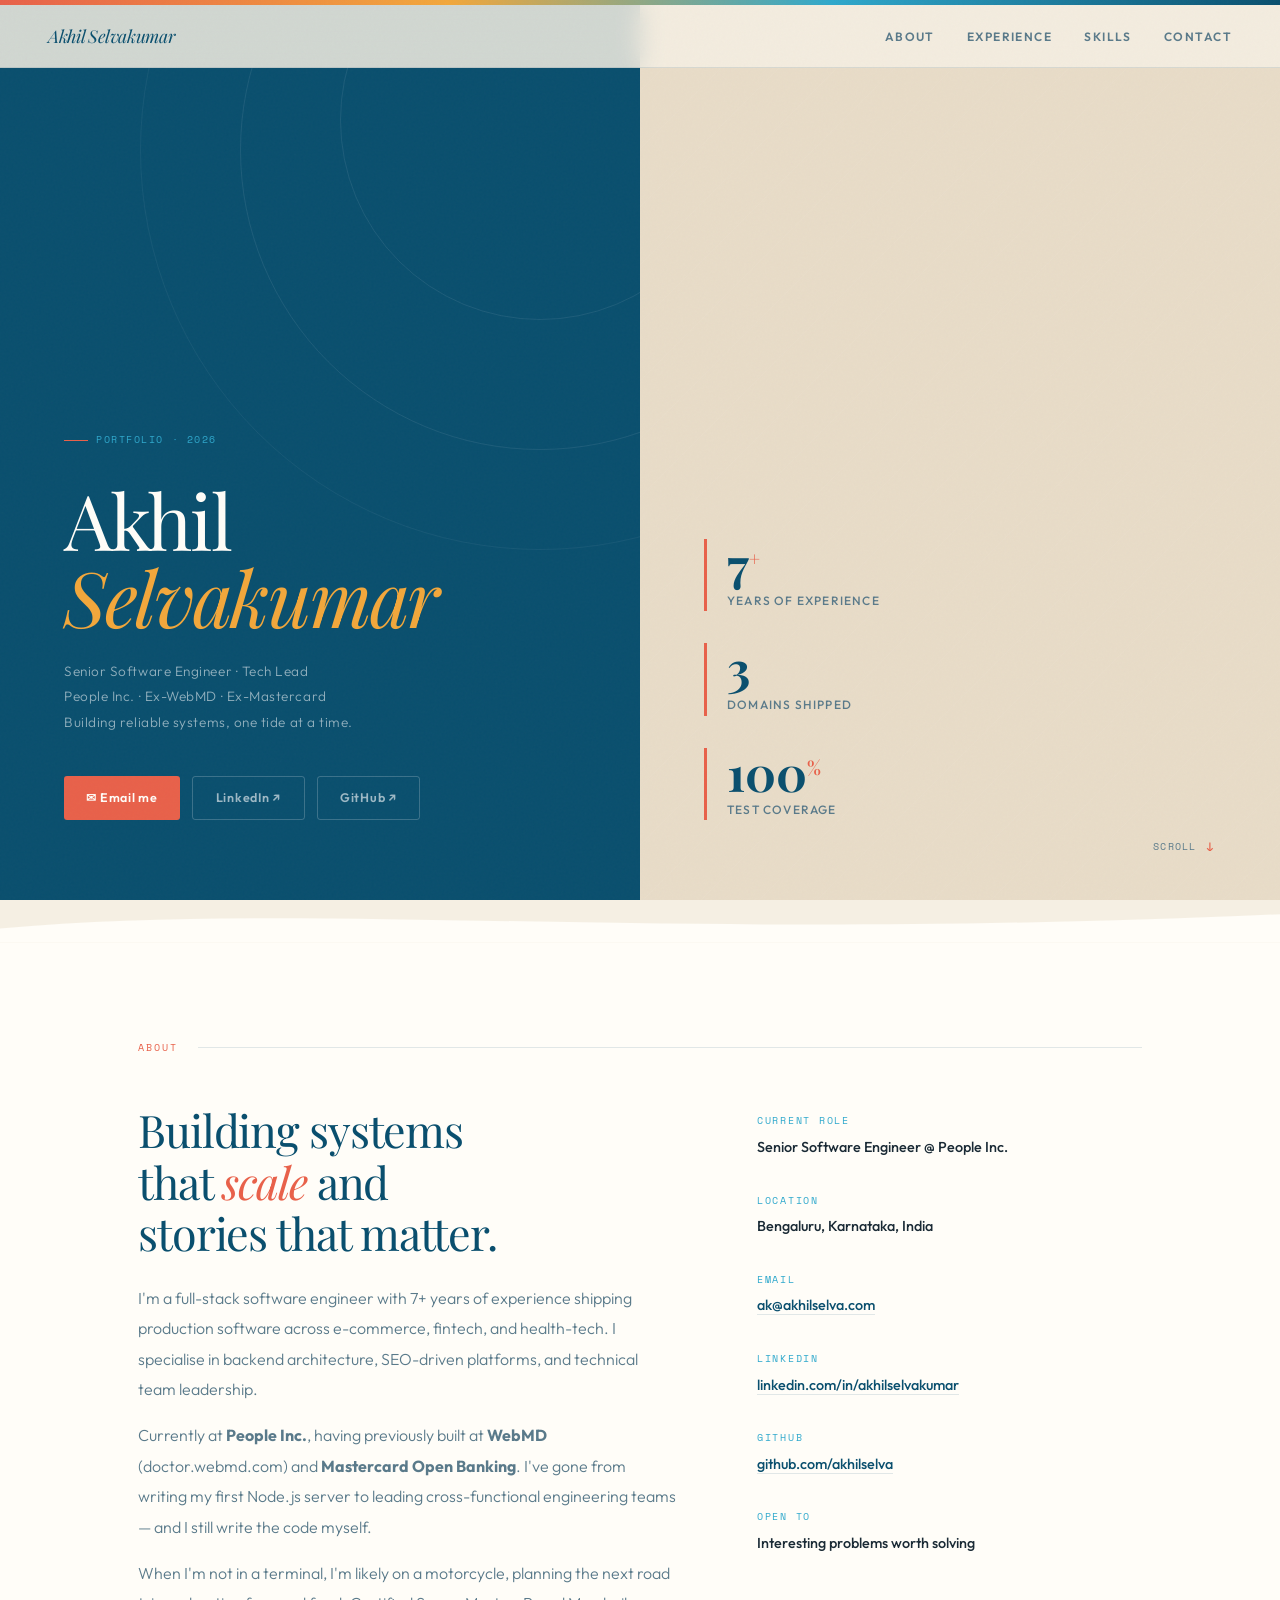
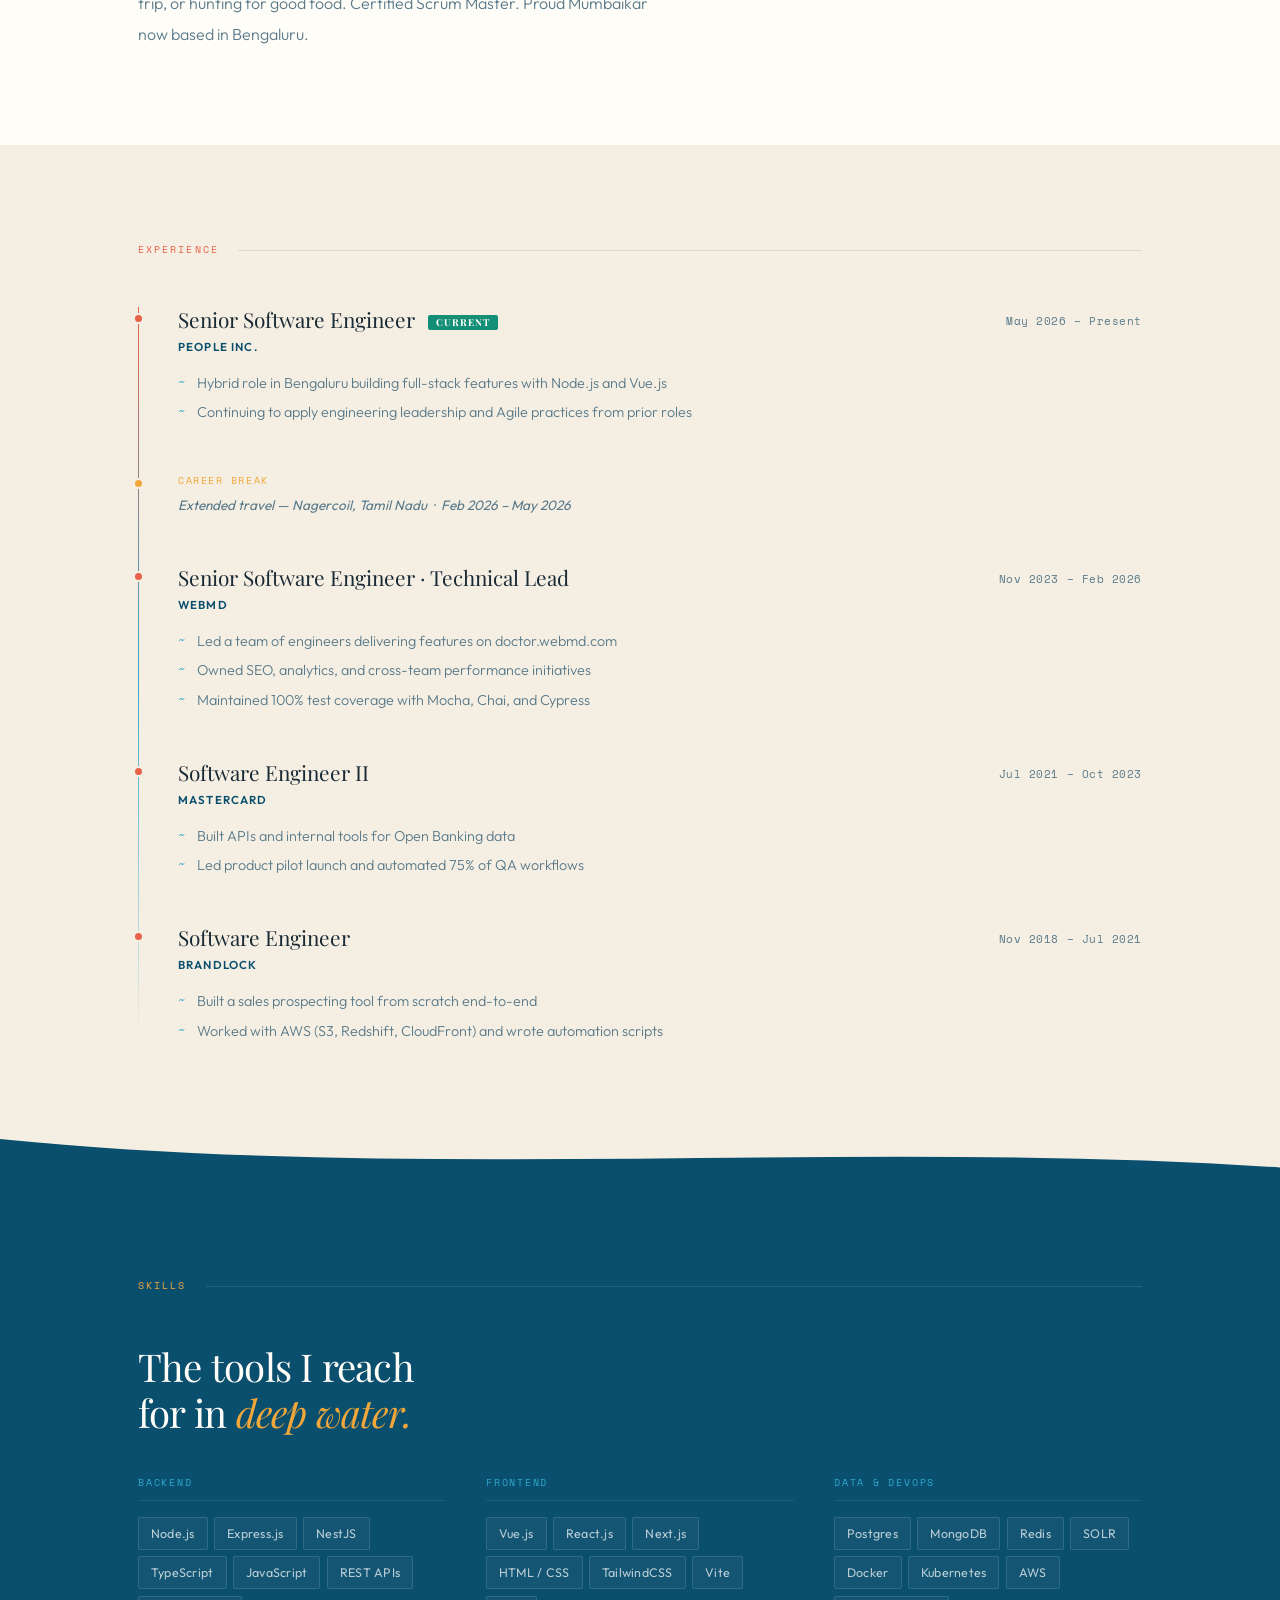
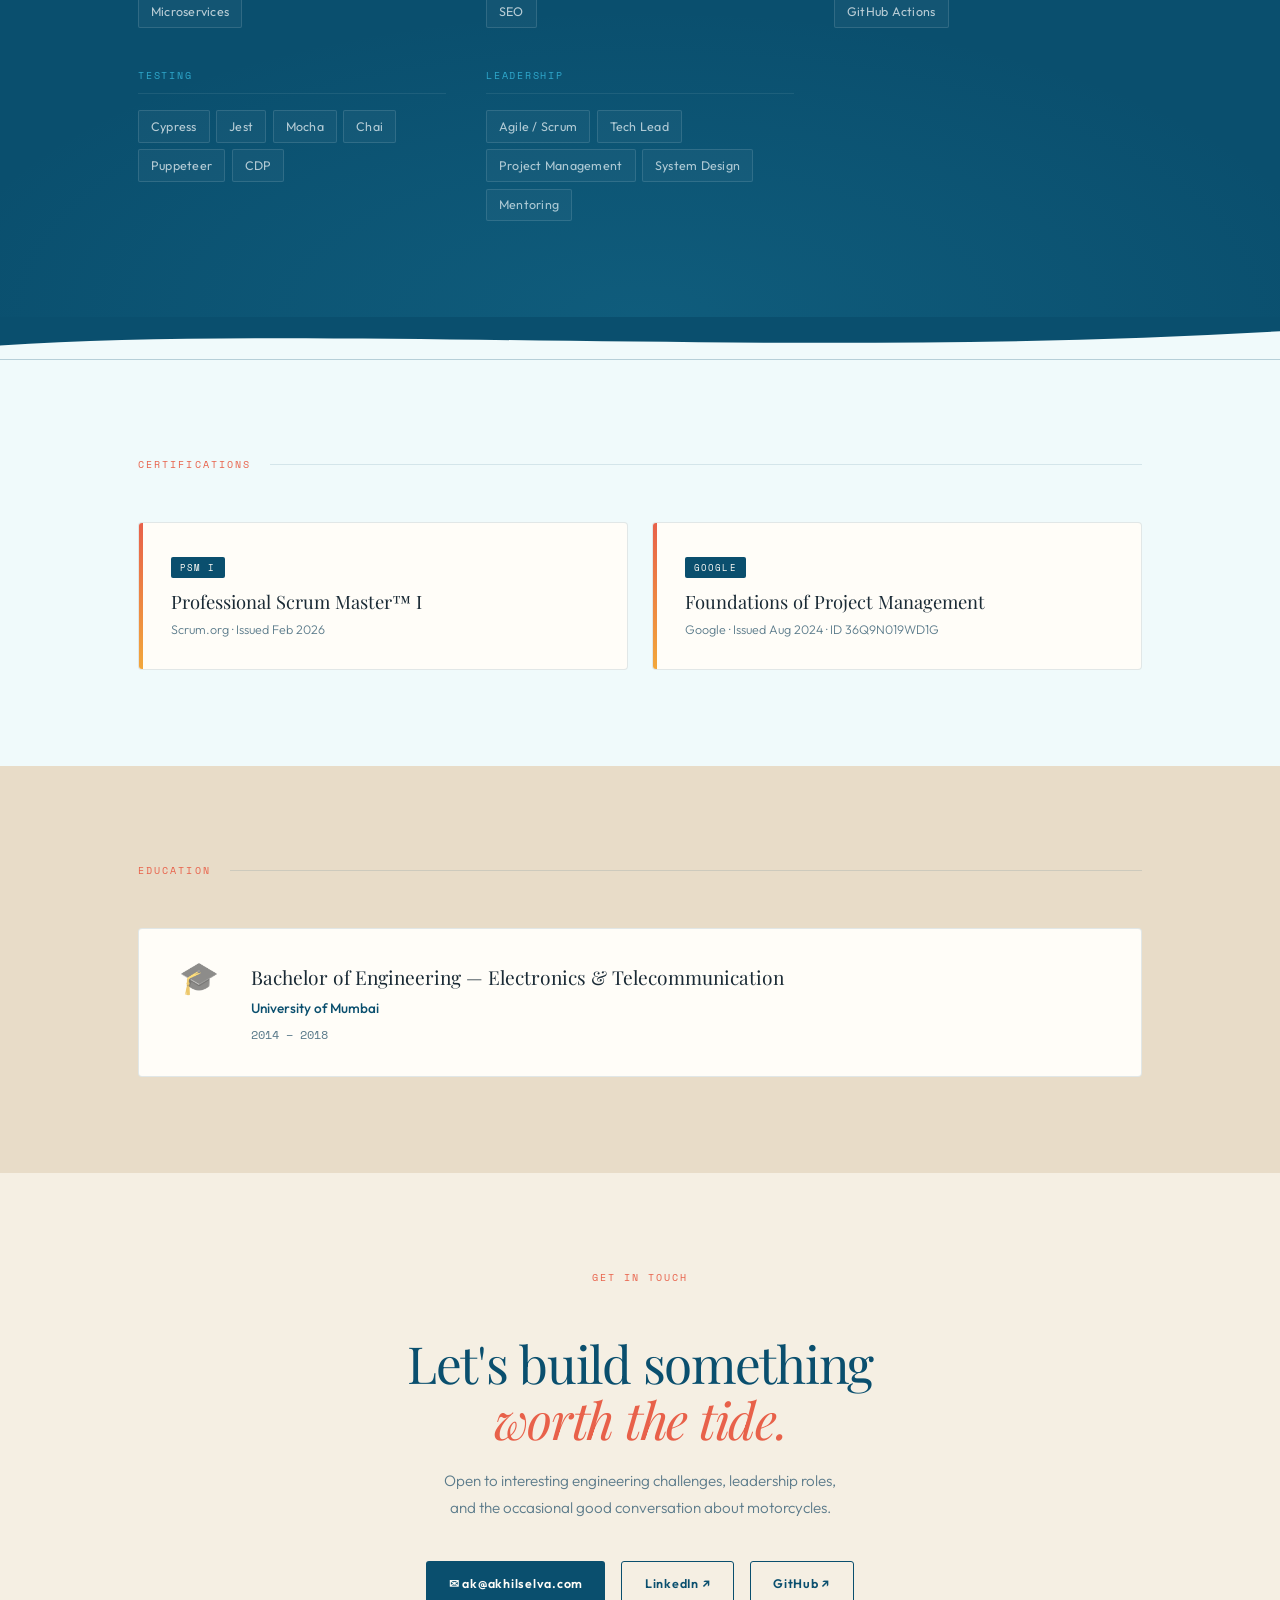
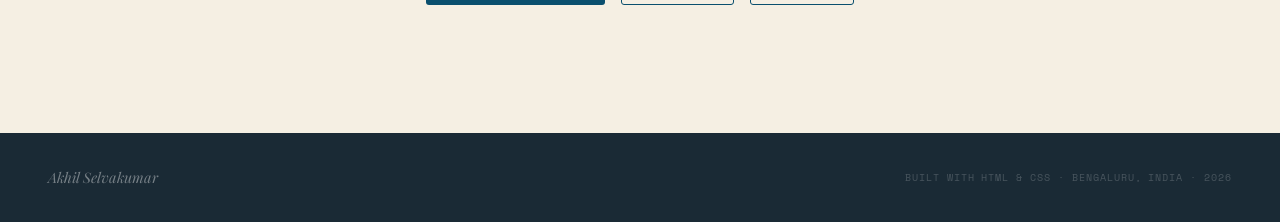
==== commit 4a73c9b2: "Added rewamped page coded by claude" ====
--- a/index.html
+++ b/index.html
@@ -1,848 +1,1446 @@
 <!DOCTYPE html>
 <html lang="en">
-
 <head>
-	<meta charset="UTF-8" />
-	<meta name="viewport" content="width=device-width, initial-scale=1.0" />
-	<meta name="author" content="Akhil Selvakumar" />
-	<meta property="og:title" content="Akhil Selvakumar – Tech Lead Portfolio" />
-	<meta property="og:description"
-		content="Full-stack engineer and technical lead specializing in scalable architecture, high-performance systems, and modern web engineering." />
-	<meta property="og:image" content="https://akhilselva.com/akhil.jpg" />
-	<meta property="og:url" content="https://akhilselva.com/" />
-	<meta property="og:type" content="profile" />
-
-	<meta name="twitter:card" content="summary_large_image" />
-	<meta name="twitter:title" content="Akhil Selvakumar – Tech Lead Portfolio" />
-	<meta name="twitter:description"
-		content="Full-stack engineer and tech lead specializing in scalable architecture and efficient engineering execution." />
-	<meta name="twitter:image" content="https://akhilselva.com/akhil.jpg" />
-	<meta name="lastmod" content="2026-05-03" />
-
-	<title>Akhil Selvakumar – Tech Lead Portfolio</title>
-
-	<link rel="apple-touch-icon" sizes="180x180" href="/apple-touch-icon.png">
-	<link rel="icon" type="image/png" sizes="32x32" href="/favicon-32x32.png">
-	<link rel="icon" type="image/png" sizes="16x16" href="/favicon-16x16.png">
-	<link rel="manifest" href="/site.webmanifest">
-	<link rel="canonical" href="https://akhilselva.com/" />
-	<link rel="preconnect" href="https://fonts.googleapis.com">
-	<link rel="preconnect" href="https://fonts.gstatic.com" crossorigin>
-	<link href="https://fonts.googleapis.com/css2?family=DM+Serif+Display:ital@0;1&family=DM+Sans:ital,opsz,wght@0,9..40,300;0,9..40,400;0,9..40,500;0,9..40,600;1,9..40,300&display=swap" rel="stylesheet">
-
-	<script type="application/ld+json">
-		{
-		"@context": "https://schema.org",
-		"@type": "Person",
-		"name": "Akhil Selvakumar",
-		"jobTitle": "Senior Software Engineer / Technical Lead",
-		"url": "https://akhilselva.com",
-		"image": "https://akhilselva.com/akhil.jpg",
-		"description": "Full-stack engineer with 7+ years of experience in fintech and health tech. Expertise in Node.js, Vue, React, microservices, performance optimization, SEO, and scalable architecture.",
-		"worksFor": {
-			"@type": "Organization",
-			"name": "WebMD",
-			"url": "https://doctor.webmd.com"
-		},
-		"sameAs": [
-			"https://linkedin.com/in/akhilselvakumar",
-			"mailto:ak@akhilselva.com",
-			"https://www.instagram.com/akhilselva",
-			"https://github.com/akhilselva",
-			"https://www.youtube.com/channel/UC-IKaRoGKP40aRnHhxTf1Ig",
-			"https://www.instagram.com/akhil.unbound"
-		],
-		"knowsAbout": [
-			"Node.js", "JavaScript", "TypeScript", "Vue.js", "React.js",
-			"Next.js", "Express.js", "Microservices", "Postgres",
-			"MongoDB", "Redis", "Docker", "Kubernetes", "SEO",
-			"System Design", "Leadership", "Agile Project Management", "CI/CD", "Scrum"
-		],
-		"hasCredential": {
-			"@type": "EducationalOccupationalCredential",
-			"name": "Professional Scrum Master I (PSM I)",
-			"credentialCategory": "certification",
-			"recognizedBy": {
-				"@type": "Organization",
-				"name": "Scrum.org"
-			}
-		},
-		"hasOccupation": {
-			"@type": "Occupation",
-			"name": "Senior Software Engineer",
-			"description": "Engineer specializing in backend architecture, frontend development, and scalable system design.",
-			"skills": [
-			"Node.js", "JavaScript", "Vue.js", "React.js",
-			"Redis", "Postgres", "MongoDB", "System Design",
-			"SEO Optimization", "Leadership", "Agile Project Management", "Scrum"
-			],
-			"estimatedSalary": {
-			"@type": "MonetaryAmount",
-			"currency": "INR",
-			"value": {
-				"@type": "QuantitativeValue",
-				"value": "3000000",
-				"unitText": "YEAR"
-			}
-			}
-		}
-		}
-	</script>
-
-	<script type="application/ld+json">
-		{
-		"@context": "https://schema.org",
-		"@type": "WebPage",
-		"name": "Akhil Selvakumar – Tech Lead Portfolio",
-		"url": "https://akhilselva.com",
-		"description": "Portfolio of Akhil Selvakumar, a full-stack engineer and tech lead specializing in scalable architecture and high-performance applications."
-		}
-	</script>
-
-	<script type="application/ld+json">
-		{
-		"@context": "https://schema.org",
-		"@type": "ProfilePage",
-		"url": "https://akhilselva.com",
-		"name": "Akhil Selvakumar – Tech Lead Portfolio",
-		"dateCreated": "2024-12-23T12:00:00+05:30",
-		"dateModified": "2026-05-03T10:00:00+05:30",
-		"mainEntity": {
-			"@type": "Person",
-			"name": "Akhil Selvakumar",
-			"alternateName": "Akhil Selva",
-			"identifier": "akhilselvakumar",
-			"url": "https://akhilselva.com",
-			"description": "Full-stack engineer with 7+ years of experience across fintech and health tech. Expert in Node.js, Vue, React, microservices architecture, performance optimization, SEO, and scalable systems. Senior Software Engineer and Technical Lead with hands-on team leadership experience.",
-			"image": "https://akhilselva.com/akhil.jpg",
-			"jobTitle": "Senior Software Engineer / Technical Lead",
-			"worksFor": {
-			"@type": "Organization",
-			"name": "WebMD",
-			"url": "https://doctor.webmd.com"
-			},
-			"sameAs": [
-			"https://linkedin.com/in/akhilselvakumar",
-			"mailto:ak@akhilselva.com",
-			"https://www.instagram.com/akhilselva",
-			"https://github.com/akhilselva",
-			"https://www.youtube.com/channel/UC-IKaRoGKP40aRnHhxTf1Ig",
-			"https://www.instagram.com/akhil.unbound"
-			],
-			"knowsAbout": [
-			"Node.js", "JavaScript", "TypeScript", "Vue.js", "React.js",
-			"Next.js", "Express.js", "Microservices", "Postgres",
-			"MongoDB", "Redis", "Docker", "Kubernetes", "SEO",
-			"System Design", "Leadership", "Agile Project Management", "CI/CD", "Scrum"
-			],
-			"hasCredential": {
-			"@type": "EducationalOccupationalCredential",
-			"name": "Professional Scrum Master I (PSM I)",
-			"credentialCategory": "certification",
-			"recognizedBy": {
-				"@type": "Organization",
-				"name": "Scrum.org"
-			}
-			},
-			"hasOccupation": {
-			"@type": "Occupation",
-			"name": "Senior Software Engineer",
-			"description": "Engineer specializing in backend architecture, frontend development, microservices, and scalable system design.",
-			"skills": [
-				"Node.js", "JavaScript", "Vue.js", "React.js",
-				"Redis", "Postgres", "MongoDB", "System Design",
-				"SEO Optimization", "Leadership", "Agile Project Management", "Scrum"
-			]
-			},
-			"interactionStatistic": [
-			{
-				"@type": "InteractionCounter",
-				"interactionType": "https://schema.org/FollowAction",
-				"userInteractionCount": 1200
-			},
-			{
-				"@type": "InteractionCounter",
-				"interactionType": "https://schema.org/LikeAction",
-				"userInteractionCount": 350
-			}
-			],
-			"agentInteractionStatistic": {
-			"@type": "InteractionCounter",
-			"interactionType": "https://schema.org/WriteAction",
-			"userInteractionCount": 2500
-			}
-		}
-		}
-	</script>
-
-	<script type="application/ld+json">
-		{
-		"@context": "https://schema.org",
-		"@type": "WebSite",
-		"url": "https://akhilselva.com/",
-		"name": "Akhil Selvakumar Portfolio"
-		}
-	</script>
-
-	<style>
-		/* ─── Reset & Base ─────────────────────────────────── */
-		*, *::before, *::after { box-sizing: border-box; margin: 0; padding: 0; }
-
-		:root {
-			--ink:      #0e0f11;
-			--ink-soft: #1c1e22;
-			--surface:  #15171a;
-			--amber:    #e8a84c;
-			--amber-dim:#c4882e;
-			--muted:    #6b7280;
-			--line:     #252830;
-			--text:     #d4d6db;
-			--text-dim: #8a8f9a;
-			--white:    #f5f4f0;
-		}
-
-		html { scroll-behavior: smooth; }
-
-		body {
-			font-family: 'DM Sans', sans-serif;
-			background: var(--ink);
-			color: var(--text);
-			line-height: 1.7;
-			min-height: 100vh;
-			overflow-x: hidden;
-		}
-
-		/* ─── Noise texture overlay ────────────────────────── */
-		body::before {
-			content: '';
-			position: fixed;
-			inset: 0;
-			background-image: url("data:image/svg+xml,%3Csvg viewBox='0 0 256 256' xmlns='http://www.w3.org/2000/svg'%3E%3Cfilter id='noise'%3E%3CfeTurbulence type='fractalNoise' baseFrequency='0.9' numOctaves='4' stitchTiles='stitch'/%3E%3C/filter%3E%3Crect width='100%25' height='100%25' filter='url(%23noise)' opacity='1'/%3E%3C/svg%3E");
-			opacity: 0.03;
-			pointer-events: none;
-			z-index: 0;
-		}
-
-		/* ─── Layout ───────────────────────────────────────── */
-		.wrapper {
-			max-width: 780px;
-			margin: 0 auto;
-			padding: 4rem 2rem 6rem;
-			position: relative;
-			z-index: 1;
-		}
-
-		/* ─── Hero ─────────────────────────────────────────── */
-		.hero {
-			padding-bottom: 3.5rem;
-			border-bottom: 1px solid var(--line);
-			margin-bottom: 3.5rem;
-			animation: heroIn 0.9s cubic-bezier(0.16, 1, 0.3, 1) both;
-		}
-
-		@keyframes heroIn {
-			from { opacity: 0; transform: translateY(24px); }
-			to   { opacity: 1; transform: translateY(0); }
-		}
-
-		.hero-label {
-			display: inline-flex;
-			align-items: center;
-			gap: 8px;
-			font-size: 0.7rem;
-			font-weight: 600;
-			letter-spacing: 0.18em;
-			text-transform: uppercase;
-			color: var(--amber);
-			margin-bottom: 1.5rem;
-		}
-
-		.hero-label::before {
-			content: '';
-			display: block;
-			width: 20px;
-			height: 1px;
-			background: var(--amber);
-		}
-
-		.hero h1 {
-			font-family: 'DM Serif Display', Georgia, serif;
-			font-size: clamp(2.6rem, 7vw, 4.2rem);
-			font-weight: 400;
-			color: var(--white);
-			line-height: 1.08;
-			letter-spacing: -0.02em;
-			margin-bottom: 1.5rem;
-		}
-
-		.hero h1 em {
-			font-style: italic;
-			color: var(--amber);
-		}
-
-		.hero-meta {
-			display: flex;
-			align-items: center;
-			gap: 1.2rem;
-			flex-wrap: wrap;
-			margin-bottom: 1.8rem;
-		}
-
-		.hero-meta-item {
-			display: flex;
-			align-items: center;
-			gap: 6px;
-			font-size: 0.82rem;
-			color: var(--text-dim);
-			font-weight: 400;
-		}
-
-		.dot {
-			width: 5px;
-			height: 5px;
-			border-radius: 50%;
-			background: var(--amber);
-			flex-shrink: 0;
-		}
-
-		.hero-bio {
-			font-size: 1rem;
-			color: var(--text-dim);
-			max-width: 62ch;
-			font-weight: 300;
-			line-height: 1.8;
-		}
-
-		/* ─── Contact strip ────────────────────────────────── */
-		.contact-strip {
-			margin-top: 2.2rem;
-			display: flex;
-			gap: 1rem;
-			flex-wrap: wrap;
-		}
-
-		.cta-link {
-			display: inline-flex;
-			align-items: center;
-			gap: 7px;
-			padding: 0.55rem 1.2rem;
-			border-radius: 4px;
-			font-size: 0.8rem;
-			font-weight: 600;
-			letter-spacing: 0.04em;
-			text-decoration: none;
-			transition: all 0.22s ease;
-		}
-
-		.cta-primary {
-			background: var(--amber);
-			color: var(--ink);
-		}
-
-		.cta-primary:hover {
-			background: var(--white);
-			transform: translateY(-2px);
-			box-shadow: 0 8px 24px rgba(232, 168, 76, 0.25);
-		}
-
-		.cta-ghost {
-			background: transparent;
-			color: var(--text-dim);
-			border: 1px solid var(--line);
-		}
-
-		.cta-ghost:hover {
-			border-color: var(--amber);
-			color: var(--amber);
-			transform: translateY(-2px);
-		}
-
-		/* ─── Sections ─────────────────────────────────────── */
-		.section {
-			margin-bottom: 3.5rem;
-			opacity: 0;
-			transform: translateY(20px);
-			transition: opacity 0.6s ease, transform 0.6s ease;
-		}
-
-		.section.visible {
-			opacity: 1;
-			transform: translateY(0);
-		}
-
-		.section-header {
-			display: flex;
-			align-items: center;
-			gap: 1rem;
-			margin-bottom: 2rem;
-		}
-
-		.section-label {
-			font-size: 0.68rem;
-			font-weight: 700;
-			letter-spacing: 0.18em;
-			text-transform: uppercase;
-			color: var(--amber);
-			white-space: nowrap;
-		}
-
-		.section-line {
-			flex: 1;
-			height: 1px;
-			background: var(--line);
-		}
-
-		/* ─── Experience ───────────────────────────────────── */
-		.job-list {
-			display: flex;
-			flex-direction: column;
-			gap: 0;
-		}
-
-		.job-entry {
-			display: grid;
-			grid-template-columns: 1fr;
-			padding: 1.8rem 0;
-			border-bottom: 1px solid var(--line);
-			transition: background 0.2s;
-			position: relative;
-		}
-
-		.job-entry:last-child { border-bottom: none; }
-
-		.job-entry::before {
-			content: '';
-			position: absolute;
-			left: -2rem;
-			top: 0;
-			bottom: 0;
-			width: 2px;
-			background: transparent;
-			transition: background 0.3s;
-		}
-
-		.job-entry:hover::before {
-			background: var(--amber);
-		}
-
-		.job-top {
-			display: flex;
-			justify-content: space-between;
-			align-items: flex-start;
-			gap: 1rem;
-			flex-wrap: wrap;
-			margin-bottom: 0.4rem;
-		}
-
-		.job-title {
-			font-family: 'DM Serif Display', serif;
-			font-size: 1.15rem;
-			font-weight: 400;
-			color: var(--white);
-			line-height: 1.3;
-		}
-
-		.job-company {
-			text-decoration: none;
-			color: var(--amber);
-			font-size: 0.8rem;
-			font-weight: 600;
-			letter-spacing: 0.06em;
-			text-transform: uppercase;
-			border-bottom: 1px solid transparent;
-			transition: border-color 0.2s;
-		}
-
-		.job-company:hover { border-color: var(--amber); }
-
-		.job-period {
-			font-size: 0.75rem;
-			color: var(--text-dim);
-			font-weight: 400;
-			white-space: nowrap;
-			padding-top: 0.25rem;
-		}
-
-		.job-points {
-			list-style: none;
-			margin-top: 0.9rem;
-			display: flex;
-			flex-direction: column;
-			gap: 0.45rem;
-		}
-
-		.job-points li {
-			font-size: 0.9rem;
-			color: var(--text-dim);
-			font-weight: 300;
-			padding-left: 1rem;
-			position: relative;
-		}
-
-		.job-points li::before {
-			content: '→';
-			position: absolute;
-			left: 0;
-			color: var(--amber);
-			font-size: 0.75rem;
-			top: 0.05em;
-		}
-
-		/* ─── Skills ───────────────────────────────────────── */
-		.skills-grid {
-			display: flex;
-			flex-wrap: wrap;
-			gap: 0.5rem;
-		}
-
-		.skill-tag {
-			font-size: 0.78rem;
-			font-weight: 500;
-			padding: 0.35rem 0.85rem;
-			border-radius: 3px;
-			border: 1px solid var(--line);
-			color: var(--text-dim);
-			background: var(--surface);
-			letter-spacing: 0.02em;
-			transition: all 0.2s ease;
-			cursor: default;
-		}
-
-		.skill-tag:hover {
-			border-color: var(--amber);
-			color: var(--amber);
-			background: rgba(232, 168, 76, 0.06);
-		}
-
-		/* ─── Stats bar ────────────────────────────────────── */
-		.stats-bar {
-			display: grid;
-			grid-template-columns: repeat(3, 1fr);
-			gap: 1px;
-			background: var(--line);
-			border: 1px solid var(--line);
-			border-radius: 6px;
-			overflow: hidden;
-			margin-bottom: 3.5rem;
-			opacity: 0;
-			transform: translateY(20px);
-			transition: opacity 0.6s ease 0.2s, transform 0.6s ease 0.2s;
-		}
-
-		.stats-bar.visible {
-			opacity: 1;
-			transform: translateY(0);
-		}
-
-		.stat {
-			background: var(--surface);
-			padding: 1.4rem 1.6rem;
-			text-align: center;
-		}
-
-		.stat-num {
-			font-family: 'DM Serif Display', serif;
-			font-size: 2rem;
-			color: var(--white);
-			line-height: 1;
-			margin-bottom: 0.3rem;
-		}
-
-		.stat-num span {
-			color: var(--amber);
-		}
-
-		.stat-desc {
-			font-size: 0.72rem;
-			color: var(--text-dim);
-			letter-spacing: 0.06em;
-			text-transform: uppercase;
-			font-weight: 500;
-		}
-
-		/* ─── Footer / Contact ─────────────────────────────── */
-		.contact-section {
-			padding: 2.5rem;
-			background: var(--surface);
-			border: 1px solid var(--line);
-			border-radius: 8px;
-			display: flex;
-			justify-content: space-between;
-			align-items: center;
-			gap: 2rem;
-			flex-wrap: wrap;
-			opacity: 0;
-			transform: translateY(20px);
-			transition: opacity 0.6s ease, transform 0.6s ease;
-		}
-
-		.contact-section.visible {
-			opacity: 1;
-			transform: translateY(0);
-		}
-
-		.contact-text h3 {
-			font-family: 'DM Serif Display', serif;
-			font-size: 1.4rem;
-			color: var(--white);
-			font-weight: 400;
-			margin-bottom: 0.4rem;
-		}
-
-		.contact-text p {
-			font-size: 0.85rem;
-			color: var(--text-dim);
-			font-weight: 300;
-		}
-
-		.contact-links {
-			display: flex;
-			gap: 0.75rem;
-			flex-wrap: wrap;
-		}
-
-		/* ─── Responsive ───────────────────────────────────── */
-		@media (max-width: 600px) {
-			.wrapper { padding: 2.5rem 1.25rem 4rem; }
-			.stats-bar { grid-template-columns: 1fr 1fr; }
-			.stats-bar .stat:last-child { grid-column: span 2; }
-			.contact-section { flex-direction: column; align-items: flex-start; }
-			.job-entry::before { display: none; }
-		}
-		/* ─── Certifications ───────────────────────────── */
-		.cert-card {
-			display: flex;
-			align-items: center;
-			gap: 1.2rem;
-			padding: 1.3rem 1.6rem;
-			background: var(--surface);
-			border: 1px solid var(--line);
-			border-left: 3px solid var(--amber);
-			border-radius: 6px;
-		}
-
-		.cert-icon {
-			font-size: 1.2rem;
-			color: var(--amber);
-			flex-shrink: 0;
-		}
-
-		.cert-name {
-			font-size: 0.95rem;
-			font-weight: 500;
-			color: var(--white);
-			display: flex;
-			align-items: center;
-			gap: 0.7rem;
-			flex-wrap: wrap;
-		}
-
-		.cert-badge {
-			font-size: 0.65rem;
-			font-weight: 700;
-			letter-spacing: 0.1em;
-			text-transform: uppercase;
-			color: var(--ink);
-			background: var(--amber);
-			padding: 2px 8px;
-			border-radius: 3px;
-		}
-
-		.cert-issuer {
-			font-size: 0.78rem;
-			color: var(--text-dim);
-			margin-top: 0.2rem;
-			font-weight: 300;
-		}
-
-	</style>
+  <meta charset="UTF-8">
+  <meta name="viewport" content="width=device-width, initial-scale=1.0">
+  <meta name="author" content="Akhil Selvakumar">
+  <meta name="description" content="Akhil Selvakumar – Senior Software Engineer and Technical Lead with 7+ years across fintech, health-tech, and e-commerce. Expert in Node.js, Vue, React, microservices, SEO, and scalable architecture.">
+  <meta property="og:title" content="Akhil Selvakumar – Senior Software Engineer">
+  <meta property="og:description" content="Full-stack engineer and tech lead. 7+ years in fintech, health-tech, and e-commerce. Node.js, Vue, React, microservices, SEO.">
+  <meta property="og:image" content="https://akhilselva.com/akhil.jpg">
+  <meta property="og:url" content="https://akhilselva.com/">
+  <meta property="og:type" content="profile">
+  <meta name="twitter:card" content="summary_large_image">
+  <meta name="twitter:title" content="Akhil Selvakumar – Senior Software Engineer">
+  <meta name="twitter:description" content="Full-stack engineer and tech lead. 7+ years in fintech, health-tech, and e-commerce.">
+  <meta name="twitter:image" content="https://akhilselva.com/akhil.jpg">
+  <meta name="robots" content="index, follow">
+  <meta name="theme-color" content="#0a4f6e">
+  <link rel="canonical" href="https://akhilselva.com/">
+  <link rel="apple-touch-icon" sizes="180x180" href="/apple-touch-icon.png">
+  <link rel="icon" type="image/png" sizes="32x32" href="/favicon-32x32.png">
+  <link rel="icon" type="image/png" sizes="16x16" href="/favicon-16x16.png">
+  <link rel="manifest" href="/site.webmanifest">
+  <title>Akhil Selvakumar – Senior Software Engineer · Tech Lead</title>
+
+  <link rel="preconnect" href="https://fonts.googleapis.com">
+  <link rel="preconnect" href="https://fonts.gstatic.com" crossorigin>
+  <link href="https://fonts.googleapis.com/css2?family=Playfair+Display:ital,wght@0,400;0,700;1,400;1,700&family=Outfit:wght@300;400;500;600&family=Space+Mono:ital@0;1&display=swap" rel="stylesheet">
+
+  <script type="application/ld+json">
+  {
+    "@context": "https://schema.org",
+    "@type": "Person",
+    "name": "Akhil Selvakumar",
+    "jobTitle": "Senior Software Engineer",
+    "url": "https://akhilselva.com",
+    "image": "https://akhilselva.com/akhil.jpg",
+    "description": "Full-stack engineer with 7+ years of experience in fintech and health tech. Expertise in Node.js, Vue, React, microservices, performance optimization, SEO, and scalable architecture.",
+    "worksFor": {
+      "@type": "Organization",
+      "name": "People Inc.",
+      "url": "https://akhilselva.com"
+    },
+    "alumniOf": [
+      { "@type": "Organization", "name": "WebMD" },
+      { "@type": "Organization", "name": "Mastercard" }
+    ],
+    "sameAs": [
+      "https://linkedin.com/in/akhilselvakumar",
+      "https://github.com/akhilselva"
+    ],
+    "knowsAbout": [
+      "Node.js","JavaScript","TypeScript","Vue.js","React.js",
+      "Next.js","Express.js","Microservices","Postgres",
+      "MongoDB","Redis","Docker","Kubernetes","SEO",
+      "System Design","Leadership","Agile Project Management","CI/CD","Scrum"
+    ]
+  }
+  </script>
+
+  <style>
+    /* ── Reset ── */
+    *, *::before, *::after { box-sizing: border-box; margin: 0; padding: 0; }
+
+    /* ── Palette ── */
+    :root {
+      --sand:       #f5efe3;
+      --sand-dark:  #e8dcc8;
+      --sand-deep:  #c9b89a;
+      --ocean:      #0a4f6e;
+      --ocean-mid:  #1a7a9e;
+      --ocean-light:#2fa8cc;
+      --teal:       #148f77;
+      --coral:      #e8614a;
+      --coral-light:#ff8a72;
+      --sun:        #f2a73b;
+      --foam:       #f0fafb;
+      --white:      #fffdf8;
+      --ink:        #1a2a35;
+      --muted:      #5a7a8a;
+      --line:       rgba(10,79,110,0.12);
+
+      --font-display: 'Playfair Display', Georgia, serif;
+      --font-body: 'Outfit', sans-serif;
+      --font-mono: 'Space Mono', monospace;
+    }
+
+    html { scroll-behavior: smooth; }
+
+    body {
+      font-family: var(--font-body);
+      background: var(--sand);
+      color: var(--ink);
+      line-height: 1.7;
+      overflow-x: hidden;
+    }
+
+    /* ── Grain overlay ── */
+    body::after {
+      content: '';
+      position: fixed;
+      inset: 0;
+      background-image: url("data:image/svg+xml,%3Csvg viewBox='0 0 512 512' xmlns='http://www.w3.org/2000/svg'%3E%3Cfilter id='n'%3E%3CfeTurbulence type='fractalNoise' baseFrequency='0.75' numOctaves='4' stitchTiles='stitch'/%3E%3C/filter%3E%3Crect width='100%25' height='100%25' filter='url(%23n)' opacity='1'/%3E%3C/svg%3E");
+      opacity: 0.025;
+      pointer-events: none;
+      z-index: 999;
+    }
+
+    /* ── Horizon bar ── */
+    .horizon {
+      height: 5px;
+      background: linear-gradient(90deg, var(--coral) 0%, var(--sun) 35%, var(--ocean-light) 65%, var(--ocean) 100%);
+      position: fixed;
+      top: 0;
+      left: 0;
+      right: 0;
+      z-index: 100;
+    }
+
+    /* ── Nav ── */
+    nav {
+      position: fixed;
+      top: 5px;
+      left: 0;
+      right: 0;
+      z-index: 90;
+      padding: 1rem 3rem;
+      display: flex;
+      justify-content: space-between;
+      align-items: center;
+      background: rgba(245,239,227,0.85);
+      backdrop-filter: blur(12px);
+      -webkit-backdrop-filter: blur(12px);
+      border-bottom: 1px solid var(--line);
+    }
+
+    .nav-logo {
+      font-family: var(--font-display);
+      font-size: 1.1rem;
+      font-style: italic;
+      color: var(--ocean);
+      text-decoration: none;
+      letter-spacing: -0.02em;
+    }
+
+    .nav-links {
+      display: flex;
+      gap: 2rem;
+      list-style: none;
+    }
+
+    .nav-links a {
+      font-size: 0.75rem;
+      font-weight: 600;
+      letter-spacing: 0.12em;
+      text-transform: uppercase;
+      color: var(--muted);
+      text-decoration: none;
+      transition: color 0.2s;
+      position: relative;
+    }
+
+    .nav-links a::after {
+      content: '';
+      position: absolute;
+      bottom: -3px;
+      left: 0;
+      width: 0;
+      height: 1.5px;
+      background: var(--coral);
+      transition: width 0.25s ease;
+    }
+
+    .nav-links a:hover { color: var(--ocean); }
+    .nav-links a:hover::after { width: 100%; }
+
+    /* ── Hero ── */
+    .hero {
+      min-height: 100vh;
+      display: grid;
+      grid-template-columns: 1fr 1fr;
+      position: relative;
+      overflow: hidden;
+    }
+
+    .hero-ocean {
+      background: var(--ocean);
+      position: relative;
+      display: flex;
+      align-items: flex-end;
+      padding: 6rem 4rem 5rem;
+      overflow: hidden;
+    }
+
+    /* Animated wave circles */
+    .hero-ocean::before,
+    .hero-ocean::after {
+      content: '';
+      position: absolute;
+      border-radius: 50%;
+      border: 1px solid rgba(255,255,255,0.08);
+    }
+
+    .hero-ocean::before {
+      width: 600px;
+      height: 600px;
+      top: -150px;
+      right: -200px;
+      animation: pulse 8s ease-in-out infinite;
+    }
+
+    .hero-ocean::after {
+      width: 400px;
+      height: 400px;
+      top: -80px;
+      right: -100px;
+      animation: pulse 8s ease-in-out infinite 1s;
+    }
+
+    .wave-ring {
+      position: absolute;
+      border-radius: 50%;
+      border: 1px solid rgba(255,255,255,0.05);
+      width: 800px;
+      height: 800px;
+      top: -250px;
+      right: -300px;
+      animation: pulse 8s ease-in-out infinite 2s;
+    }
+
+    @keyframes pulse {
+      0%, 100% { transform: scale(1); opacity: 1; }
+      50% { transform: scale(1.05); opacity: 0.5; }
+    }
+
+    .hero-ocean-content {
+      position: relative;
+      z-index: 2;
+    }
+
+    .hero-tag {
+      display: inline-flex;
+      align-items: center;
+      gap: 8px;
+      font-family: var(--font-mono);
+      font-size: 0.65rem;
+      color: var(--ocean-light);
+      letter-spacing: 0.15em;
+      text-transform: uppercase;
+      margin-bottom: 2rem;
+    }
+
+    .hero-tag::before {
+      content: '';
+      width: 24px;
+      height: 1px;
+      background: var(--coral);
+    }
+
+    .hero-name {
+      font-family: var(--font-display);
+      font-size: clamp(3.2rem, 6vw, 5rem);
+      font-weight: 400;
+      color: var(--white);
+      line-height: 1.0;
+      letter-spacing: -0.03em;
+      margin-bottom: 1.5rem;
+    }
+
+    .hero-name em {
+      font-style: italic;
+      color: var(--sun);
+      display: block;
+    }
+
+    .hero-role {
+      font-size: 0.85rem;
+      color: rgba(255,255,255,0.55);
+      font-weight: 300;
+      letter-spacing: 0.04em;
+      line-height: 1.9;
+      max-width: 36ch;
+      margin-bottom: 2.5rem;
+    }
+
+    .hero-ctas {
+      display: flex;
+      gap: 0.75rem;
+      flex-wrap: wrap;
+    }
+
+    .btn {
+      display: inline-flex;
+      align-items: center;
+      gap: 8px;
+      padding: 0.65rem 1.4rem;
+      border-radius: 3px;
+      font-size: 0.78rem;
+      font-weight: 600;
+      letter-spacing: 0.06em;
+      text-decoration: none;
+      transition: all 0.22s ease;
+      font-family: var(--font-body);
+    }
+
+    .btn-primary {
+      background: var(--coral);
+      color: var(--white);
+    }
+
+    .btn-primary:hover {
+      background: var(--coral-light);
+      transform: translateY(-2px);
+      box-shadow: 0 8px 28px rgba(232,97,74,0.4);
+    }
+
+    .btn-ghost {
+      background: transparent;
+      color: rgba(255,255,255,0.6);
+      border: 1px solid rgba(255,255,255,0.2);
+    }
+
+    .btn-ghost:hover {
+      border-color: var(--sun);
+      color: var(--sun);
+      transform: translateY(-2px);
+    }
+
+    /* Hero right — sand panel */
+    .hero-sand {
+      background: var(--sand-dark);
+      display: flex;
+      flex-direction: column;
+      justify-content: flex-end;
+      padding: 6rem 4rem 5rem;
+      position: relative;
+      overflow: hidden;
+    }
+
+    /* Decorative diagonal stripes */
+    .hero-sand::before {
+      content: '';
+      position: absolute;
+      top: 0; right: 0;
+      width: 100%;
+      height: 100%;
+      background: repeating-linear-gradient(
+        -45deg,
+        transparent,
+        transparent 40px,
+        rgba(255,255,255,0.04) 40px,
+        rgba(255,255,255,0.04) 41px
+      );
+      pointer-events: none;
+    }
+
+    .stat-stack {
+      display: flex;
+      flex-direction: column;
+      gap: 2rem;
+      position: relative;
+      z-index: 2;
+    }
+
+    .stat-item {
+      border-left: 3px solid var(--coral);
+      padding-left: 1.25rem;
+      animation: fadeUp 0.8s cubic-bezier(0.16,1,0.3,1) both;
+    }
+
+    .stat-item:nth-child(1) { animation-delay: 0.2s; }
+    .stat-item:nth-child(2) { animation-delay: 0.35s; }
+    .stat-item:nth-child(3) { animation-delay: 0.5s; }
+
+    @keyframes fadeUp {
+      from { opacity: 0; transform: translateY(20px); }
+      to { opacity: 1; transform: translateY(0); }
+    }
+
+    .stat-num {
+      font-family: var(--font-display);
+      font-size: 3rem;
+      font-weight: 700;
+      color: var(--ocean);
+      line-height: 1;
+    }
+
+    .stat-num sup {
+      font-size: 1.2rem;
+      color: var(--coral);
+      vertical-align: super;
+    }
+
+    .stat-label {
+      font-size: 0.75rem;
+      font-weight: 500;
+      color: var(--muted);
+      letter-spacing: 0.1em;
+      text-transform: uppercase;
+      margin-top: 0.25rem;
+    }
+
+    .hero-scroll {
+      position: absolute;
+      bottom: 2.5rem;
+      right: 4rem;
+      display: flex;
+      align-items: center;
+      gap: 8px;
+      font-size: 0.65rem;
+      font-family: var(--font-mono);
+      color: var(--muted);
+      letter-spacing: 0.12em;
+      text-transform: uppercase;
+      animation: bob 2.5s ease-in-out infinite;
+    }
+
+    @keyframes bob {
+      0%, 100% { transform: translateY(0); }
+      50% { transform: translateY(4px); }
+    }
+
+    .hero-scroll::after {
+      content: '↓';
+      font-size: 1rem;
+      color: var(--coral);
+    }
+
+    /* ── Section wrapper ── */
+    .section {
+      padding: 6rem 0;
+      opacity: 0;
+      transform: translateY(28px);
+      transition: opacity 0.7s ease, transform 0.7s ease;
+    }
+
+    .section.visible {
+      opacity: 1;
+      transform: translateY(0);
+    }
+
+    .container {
+      max-width: 1100px;
+      margin: 0 auto;
+      padding: 0 3rem;
+    }
+
+    .section-eyebrow {
+      display: flex;
+      align-items: center;
+      gap: 1.2rem;
+      margin-bottom: 3rem;
+    }
+
+    .eyebrow-label {
+      font-family: var(--font-mono);
+      font-size: 0.65rem;
+      font-weight: 400;
+      letter-spacing: 0.2em;
+      text-transform: uppercase;
+      color: var(--coral);
+      white-space: nowrap;
+    }
+
+    .eyebrow-line {
+      flex: 1;
+      height: 1px;
+      background: var(--line);
+    }
+
+    /* ── About ── */
+    .about-section {
+      background: var(--white);
+    }
+
+    .about-grid {
+      display: grid;
+      grid-template-columns: 1.4fr 1fr;
+      gap: 5rem;
+      align-items: start;
+    }
+
+    .about-heading {
+      font-family: var(--font-display);
+      font-size: clamp(2rem, 3.5vw, 3rem);
+      font-weight: 400;
+      color: var(--ocean);
+      line-height: 1.15;
+      letter-spacing: -0.025em;
+      margin-bottom: 1.5rem;
+    }
+
+    .about-heading em {
+      font-style: italic;
+      color: var(--coral);
+    }
+
+    .about-body {
+      font-size: 1rem;
+      color: var(--muted);
+      font-weight: 300;
+      line-height: 1.9;
+    }
+
+    .about-body p + p {
+      margin-top: 1rem;
+    }
+
+    .about-sidebar {
+      padding-top: 0.5rem;
+    }
+
+    .info-block {
+      margin-bottom: 2rem;
+    }
+
+    .info-key {
+      font-family: var(--font-mono);
+      font-size: 0.6rem;
+      letter-spacing: 0.18em;
+      text-transform: uppercase;
+      color: var(--ocean-light);
+      margin-bottom: 0.4rem;
+    }
+
+    .info-val {
+      font-size: 0.9rem;
+      font-weight: 500;
+      color: var(--ink);
+    }
+
+    .info-val a {
+      color: var(--ocean);
+      text-decoration: none;
+      border-bottom: 1px solid var(--line);
+      transition: border-color 0.2s, color 0.2s;
+    }
+
+    .info-val a:hover {
+      color: var(--coral);
+      border-color: var(--coral);
+    }
+
+    /* ── Experience ── */
+    .exp-section {
+      background: var(--sand);
+    }
+
+    .exp-timeline {
+      position: relative;
+    }
+
+    .exp-timeline::before {
+      content: '';
+      position: absolute;
+      left: 0;
+      top: 0;
+      bottom: 0;
+      width: 1px;
+      background: linear-gradient(to bottom, var(--coral), var(--ocean-light), transparent);
+    }
+
+    .job {
+      padding-left: 2.5rem;
+      padding-bottom: 3rem;
+      position: relative;
+    }
+
+    .job:last-child { padding-bottom: 0; }
+
+    .job-dot {
+      position: absolute;
+      left: -5px;
+      top: 6px;
+      width: 11px;
+      height: 11px;
+      border-radius: 50%;
+      background: var(--coral);
+      border: 2px solid var(--sand);
+      transition: transform 0.2s, background 0.2s;
+    }
+
+    .job:hover .job-dot {
+      background: var(--ocean);
+      transform: scale(1.3);
+    }
+
+    .job-head {
+      display: flex;
+      justify-content: space-between;
+      align-items: flex-start;
+      gap: 1rem;
+      flex-wrap: wrap;
+      margin-bottom: 0.6rem;
+    }
+
+    .job-title-wrap {}
+
+    .job-title {
+      font-family: var(--font-display);
+      font-size: 1.3rem;
+      font-weight: 400;
+      color: var(--ink);
+      line-height: 1.2;
+    }
+
+    .job-company {
+      font-size: 0.72rem;
+      font-weight: 600;
+      letter-spacing: 0.1em;
+      text-transform: uppercase;
+      color: var(--ocean);
+      text-decoration: none;
+      display: inline-block;
+      margin-top: 0.25rem;
+      border-bottom: 1px solid transparent;
+      transition: border-color 0.2s, color 0.2s;
+    }
+
+    .job-company:hover {
+      color: var(--coral);
+      border-color: var(--coral);
+    }
+
+    .job-period {
+      font-family: var(--font-mono);
+      font-size: 0.68rem;
+      color: var(--muted);
+      letter-spacing: 0.05em;
+      padding-top: 0.3rem;
+      white-space: nowrap;
+    }
+
+    .job-current {
+      display: inline-block;
+      font-size: 0.6rem;
+      font-weight: 700;
+      letter-spacing: 0.1em;
+      text-transform: uppercase;
+      background: var(--teal);
+      color: var(--white);
+      padding: 2px 8px;
+      border-radius: 2px;
+      margin-left: 0.5rem;
+      vertical-align: middle;
+    }
+
+    .job-points {
+      list-style: none;
+      margin-top: 0.8rem;
+      display: flex;
+      flex-direction: column;
+      gap: 0.4rem;
+    }
+
+    .job-points li {
+      font-size: 0.9rem;
+      color: var(--muted);
+      font-weight: 300;
+      padding-left: 1.2rem;
+      position: relative;
+      line-height: 1.6;
+    }
+
+    .job-points li::before {
+      content: '~';
+      position: absolute;
+      left: 0;
+      color: var(--ocean-light);
+      font-family: var(--font-mono);
+      font-size: 0.75rem;
+    }
+
+    /* Career break */
+    .job-break {
+      padding-left: 2.5rem;
+      padding-bottom: 3rem;
+      position: relative;
+    }
+
+    .job-break-dot {
+      position: absolute;
+      left: -5px;
+      top: 6px;
+      width: 11px;
+      height: 11px;
+      border-radius: 50%;
+      background: var(--sun);
+      border: 2px solid var(--sand);
+    }
+
+    .job-break-label {
+      font-family: var(--font-mono);
+      font-size: 0.65rem;
+      letter-spacing: 0.15em;
+      text-transform: uppercase;
+      color: var(--sun);
+      margin-bottom: 0.25rem;
+    }
+
+    .job-break-note {
+      font-size: 0.85rem;
+      color: var(--muted);
+      font-style: italic;
+    }
+
+    /* ── Skills ── */
+    .skills-section {
+      background: var(--ocean);
+      position: relative;
+      overflow: hidden;
+    }
+
+    .skills-section::before {
+      content: '';
+      position: absolute;
+      inset: 0;
+      background: radial-gradient(ellipse 80% 60% at 50% 100%, rgba(47,168,204,0.15) 0%, transparent 70%);
+      pointer-events: none;
+    }
+
+    .skills-section .section-eyebrow .eyebrow-label {
+      color: var(--sun);
+    }
+
+    .skills-section .section-eyebrow .eyebrow-line {
+      background: rgba(255,255,255,0.1);
+    }
+
+    .skills-heading {
+      font-family: var(--font-display);
+      font-size: clamp(1.8rem, 3vw, 2.5rem);
+      font-weight: 400;
+      color: var(--white);
+      line-height: 1.2;
+      margin-bottom: 2.5rem;
+      letter-spacing: -0.02em;
+    }
+
+    .skills-heading em {
+      font-style: italic;
+      color: var(--sun);
+    }
+
+    .skills-groups {
+      display: grid;
+      grid-template-columns: repeat(3, 1fr);
+      gap: 2.5rem;
+    }
+
+    .skill-group-label {
+      font-family: var(--font-mono);
+      font-size: 0.62rem;
+      letter-spacing: 0.18em;
+      text-transform: uppercase;
+      color: var(--ocean-light);
+      margin-bottom: 1rem;
+      padding-bottom: 0.5rem;
+      border-bottom: 1px solid rgba(255,255,255,0.08);
+    }
+
+    .skill-tags {
+      display: flex;
+      flex-wrap: wrap;
+      gap: 0.4rem;
+    }
+
+    .skill-tag {
+      font-size: 0.78rem;
+      font-weight: 400;
+      padding: 0.3rem 0.75rem;
+      border-radius: 2px;
+      border: 1px solid rgba(255,255,255,0.12);
+      color: rgba(255,255,255,0.7);
+      background: rgba(255,255,255,0.04);
+      transition: all 0.2s;
+      cursor: default;
+      letter-spacing: 0.02em;
+    }
+
+    .skill-tag:hover {
+      border-color: var(--sun);
+      color: var(--sun);
+      background: rgba(242,167,59,0.08);
+    }
+
+    /* ── Certifications ── */
+    .certs-section {
+      background: var(--foam);
+    }
+
+    .certs-grid {
+      display: grid;
+      grid-template-columns: repeat(2, 1fr);
+      gap: 1.5rem;
+    }
+
+    .cert-card {
+      padding: 1.8rem 2rem;
+      background: var(--white);
+      border: 1px solid var(--line);
+      border-radius: 4px;
+      position: relative;
+      overflow: hidden;
+      transition: transform 0.25s ease, box-shadow 0.25s ease;
+    }
+
+    .cert-card::before {
+      content: '';
+      position: absolute;
+      top: 0; left: 0;
+      width: 4px;
+      height: 100%;
+      background: linear-gradient(to bottom, var(--coral), var(--sun));
+    }
+
+    .cert-card:hover {
+      transform: translateY(-4px);
+      box-shadow: 0 16px 40px rgba(10,79,110,0.1);
+    }
+
+    .cert-badge {
+      display: inline-block;
+      font-family: var(--font-mono);
+      font-size: 0.58rem;
+      letter-spacing: 0.12em;
+      text-transform: uppercase;
+      background: var(--ocean);
+      color: var(--white);
+      padding: 3px 9px;
+      border-radius: 2px;
+      margin-bottom: 0.75rem;
+    }
+
+    .cert-name {
+      font-family: var(--font-display);
+      font-size: 1.15rem;
+      font-weight: 400;
+      color: var(--ink);
+      margin-bottom: 0.3rem;
+      line-height: 1.3;
+    }
+
+    .cert-issuer {
+      font-size: 0.78rem;
+      color: var(--muted);
+      font-weight: 300;
+    }
+
+    /* ── Education ── */
+    .edu-section {
+      background: var(--sand-dark);
+    }
+
+    .edu-card {
+      display: flex;
+      align-items: flex-start;
+      gap: 2rem;
+      padding: 2rem 2.5rem;
+      background: var(--white);
+      border: 1px solid var(--line);
+      border-radius: 4px;
+    }
+
+    .edu-icon {
+      font-size: 2rem;
+      line-height: 1;
+      flex-shrink: 0;
+      opacity: 0.6;
+    }
+
+    .edu-degree {
+      font-family: var(--font-display);
+      font-size: 1.2rem;
+      font-weight: 400;
+      color: var(--ink);
+      margin-bottom: 0.25rem;
+    }
+
+    .edu-school {
+      font-size: 0.85rem;
+      color: var(--ocean);
+      font-weight: 500;
+    }
+
+    .edu-year {
+      font-family: var(--font-mono);
+      font-size: 0.72rem;
+      color: var(--muted);
+      margin-top: 0.25rem;
+    }
+
+    /* ── Contact ── */
+    .contact-section {
+      background: var(--sand);
+      padding-bottom: 8rem;
+    }
+
+    .contact-inner {
+      max-width: 680px;
+      text-align: center;
+      margin: 0 auto;
+    }
+
+    .contact-heading {
+      font-family: var(--font-display);
+      font-size: clamp(2.2rem, 4vw, 3.5rem);
+      font-weight: 400;
+      color: var(--ocean);
+      line-height: 1.1;
+      letter-spacing: -0.025em;
+      margin-bottom: 1.2rem;
+    }
+
+    .contact-heading em {
+      font-style: italic;
+      color: var(--coral);
+    }
+
+    .contact-sub {
+      font-size: 0.95rem;
+      color: var(--muted);
+      font-weight: 300;
+      margin-bottom: 2.5rem;
+      line-height: 1.8;
+    }
+
+    .contact-links {
+      display: flex;
+      justify-content: center;
+      gap: 1rem;
+      flex-wrap: wrap;
+    }
+
+    .btn-ocean {
+      background: var(--ocean);
+      color: var(--white);
+    }
+
+    .btn-ocean:hover {
+      background: var(--ocean-mid);
+      transform: translateY(-2px);
+      box-shadow: 0 8px 28px rgba(10,79,110,0.35);
+    }
+
+    .btn-sand {
+      background: transparent;
+      color: var(--ocean);
+      border: 1.5px solid var(--ocean);
+    }
+
+    .btn-sand:hover {
+      background: var(--ocean);
+      color: var(--white);
+      transform: translateY(-2px);
+    }
+
+    /* ── Footer ── */
+    footer {
+      background: var(--ink);
+      padding: 2rem 3rem;
+      display: flex;
+      justify-content: space-between;
+      align-items: center;
+      flex-wrap: wrap;
+      gap: 1rem;
+    }
+
+    .footer-name {
+      font-family: var(--font-display);
+      font-size: 0.9rem;
+      font-style: italic;
+      color: rgba(255,255,255,0.4);
+    }
+
+    .footer-note {
+      font-family: var(--font-mono);
+      font-size: 0.6rem;
+      color: rgba(255,255,255,0.2);
+      letter-spacing: 0.1em;
+      text-transform: uppercase;
+    }
+
+    /* ── Wave SVG divider ── */
+    .wave-divider {
+      line-height: 0;
+      overflow: hidden;
+    }
+
+    .wave-divider svg {
+      display: block;
+      width: 100%;
+    }
+
+    /* ── Responsive ── */
+    @media (max-width: 900px) {
+      nav { padding: 1rem 1.5rem; }
+      .nav-links { display: none; }
+
+      .hero {
+        grid-template-columns: 1fr;
+      }
+
+      .hero-ocean {
+        padding: 8rem 2rem 4rem;
+        min-height: 60vh;
+      }
+
+      .hero-sand {
+        padding: 3rem 2rem 4rem;
+      }
+
+      .stat-stack {
+        flex-direction: row;
+        gap: 2rem;
+        flex-wrap: wrap;
+      }
+
+      .container { padding: 0 1.5rem; }
+
+      .about-grid { grid-template-columns: 1fr; gap: 2.5rem; }
+      .skills-groups { grid-template-columns: 1fr 1fr; gap: 2rem; }
+      .certs-grid { grid-template-columns: 1fr; }
+    }
+
+    @media (max-width: 600px) {
+      .skills-groups { grid-template-columns: 1fr; }
+      footer { flex-direction: column; align-items: flex-start; }
+    }
+  </style>
 </head>
 
 <body>
-	<div class="wrapper">
-
-		<!-- ── Hero ──────────────────────────────── -->
-		<header class="hero">
-			<div class="hero-label">Portfolio</div>
-			<h1>Akhil<br><em>Selvakumar</em></h1>
-
-			<div class="hero-meta">
-				<div class="hero-meta-item">
-					<span class="dot"></span>
-					Senior Software Engineer · Tech Lead
-				</div>
-				<div class="hero-meta-item">
-					<span class="dot"></span>
-					WebMD · Ex-Mastercard
-				</div>
-				<div class="hero-meta-item">
-					<span class="dot"></span>
-					India
-				</div>
-			</div>
-
-			<p class="hero-bio">
-				Full-stack engineer with 7+ years of experience building high-performance, scalable platforms across e-commerce, fintech, and health-tech domains. Proven in leading engineering initiatives, improving system architecture, and managing teams to deliver reliable, production-ready software.
-			</p>
-
-			<div class="contact-strip">
-				<a href="mailto:ak@akhilselva.com" class="cta-link cta-primary">
-					✉ Email me
-				</a>
-				<a href="https://linkedin.com/in/akhilselvakumar" target="_blank" class="cta-link cta-ghost">
-					LinkedIn ↗
-				</a>
-			</div>
-		</header>
-
-		<!-- ── Stats ─────────────────────────────── -->
-		<div class="stats-bar" id="stats">
-			<div class="stat">
-				<div class="stat-num">7<span>+</span></div>
-				<div class="stat-desc">Years experience</div>
-			</div>
-			<div class="stat">
-				<div class="stat-num">3</div>
-				<div class="stat-desc">Domains shipped</div>
-			</div>
-			<div class="stat">
-				<div class="stat-num">100<span>%</span></div>
-				<div class="stat-desc">Test coverage</div>
-			</div>
-		</div>
-
-		<!-- ── Experience ────────────────────────── -->
-		<section class="section" id="exp">
-			<div class="section-header">
-				<div class="section-label">Experience</div>
-				<div class="section-line"></div>
-			</div>
-
-			<div class="job-list">
-				<div class="job-entry">
-					<div class="job-top">
-						<div>
-							<div class="job-title">Senior Software Engineer · Technical Lead</div>
-							<a href="https://doctor.webmd.com" target="_blank" class="job-company">WebMD</a>
-						</div>
-						<div class="job-period">Nov 2023 – Present</div>
-					</div>
-					<ul class="job-points">
-						<li>Led a team of engineers to deliver features on doctor.webmd.com</li>
-						<li>Owned SEO, analytics, and cross-team performance efforts</li>
-						<li>Maintained 100% test coverage using Mocha, Chai, and Cypress</li>
-					</ul>
-				</div>
-
-				<div class="job-entry">
-					<div class="job-top">
-						<div>
-							<div class="job-title">Software Engineer II</div>
-							<a href="https://www.mastercard.com/us/en/business/open-finance.html" target="_blank" class="job-company">Mastercard</a>
-						</div>
-						<div class="job-period">Jul 2021 – Oct 2023</div>
-					</div>
-					<ul class="job-points">
-						<li>Built APIs and internal tools for Open Banking data</li>
-						<li>Led product pilot launch and automated 75% of QA workflows</li>
-					</ul>
-				</div>
-
-				<div class="job-entry">
-					<div class="job-top">
-						<div>
-							<div class="job-title">Software Engineer</div>
-							<a href="https://brandlock.io" target="_blank" class="job-company">BrandLock</a>
-						</div>
-						<div class="job-period">Nov 2018 – Jul 2021</div>
-					</div>
-					<ul class="job-points">
-						<li>Developed a sales prospecting tool from scratch</li>
-						<li>Worked with AWS (S3, Redshift, CloudFront) and automation scripts</li>
-					</ul>
-				</div>
-			</div>
-		</section>
-
-		<!-- ── Skills ────────────────────────────── -->
-		<section class="section" id="skills">
-			<div class="section-header">
-				<div class="section-label">Skills</div>
-				<div class="section-line"></div>
-			</div>
-
-			<div class="skills-grid">
-				<span class="skill-tag">Node.js</span>
-				<span class="skill-tag">JavaScript</span>
-				<span class="skill-tag">TypeScript</span>
-				<span class="skill-tag">Vue.js</span>
-				<span class="skill-tag">React.js</span>
-				<span class="skill-tag">Next.js</span>
-				<span class="skill-tag">Express.js</span>
-				<span class="skill-tag">NestJS</span>
-				<span class="skill-tag">Postgres</span>
-				<span class="skill-tag">MongoDB</span>
-				<span class="skill-tag">Redis</span>
-				<span class="skill-tag">Cypress</span>
-				<span class="skill-tag">Jest</span>
-				<span class="skill-tag">Puppeteer</span>
-				<span class="skill-tag">CDP</span>
-				<span class="skill-tag">HTML / CSS</span>
-				<span class="skill-tag">TailwindCSS</span>
-				<span class="skill-tag">Vite</span>
-				<span class="skill-tag">SOLR</span>
-				<span class="skill-tag">Docker</span>
-				<span class="skill-tag">Kubernetes</span>
-				<span class="skill-tag">AWS</span>
-				<span class="skill-tag">GitHub Actions</span>
-				<span class="skill-tag">SEO</span>
-				<span class="skill-tag">Agile Project Management</span>
-				<span class="skill-tag">Scrum</span>
-			</div>
-		</section>
-
-		<!-- ── Certifications ─────────────────────── -->
-		<section class="section" id="certs">
-			<div class="section-header">
-				<div class="section-label">Certifications</div>
-				<div class="section-line"></div>
-			</div>
-
-			<div class="cert-card">
-				<div class="cert-icon">✦</div>
-				<div class="cert-body">
-					<div class="cert-name">Professional Scrum Master I <span class="cert-badge">PSM I</span></div>
-					<div class="cert-issuer">Scrum.org</div>
-				</div>
-			</div>
-		</section>
-
-		<!-- ── Contact ────────────────────────────── -->
-		<div class="contact-section" id="contact">
-			<div class="contact-text">
-				<h3>Let's work together.</h3>
-				<p>Open to interesting problems worth solving.</p>
-			</div>
-			<div class="contact-links">
-				<a href="mailto:ak@akhilselva.com" class="cta-link cta-primary">✉ ak@akhilselva.com</a>
-				<a href="https://linkedin.com/in/akhilselvakumar" target="_blank" class="cta-link cta-ghost">LinkedIn ↗</a>
-			</div>
-		</div>
-
-	</div>
-
-	<script>
-		// Scroll-triggered fade-ins
-		const targets = document.querySelectorAll('.section, .stats-bar, .contact-section');
-		const io = new IntersectionObserver((entries) => {
-			entries.forEach(e => {
-				if (e.isIntersecting) {
-					e.target.classList.add('visible');
-					io.unobserve(e.target);
-				}
-			});
-		}, { threshold: 0.12 });
-		targets.forEach(t => io.observe(t));
-	</script>
+
+  <!-- Horizon gradient bar -->
+  <div class="horizon" role="presentation"></div>
+
+  <!-- Nav -->
+  <nav aria-label="Main navigation">
+    <a href="#" class="nav-logo" aria-label="Akhil Selvakumar – home">Akhil Selvakumar</a>
+    <ul class="nav-links" role="list">
+      <li><a href="#about">About</a></li>
+      <li><a href="#experience">Experience</a></li>
+      <li><a href="#skills">Skills</a></li>
+      <li><a href="#contact">Contact</a></li>
+    </ul>
+  </nav>
+
+  <!-- Hero -->
+  <header class="hero" id="top">
+    <div class="hero-ocean">
+      <div class="wave-ring" aria-hidden="true"></div>
+
+      <div class="hero-ocean-content">
+        <div class="hero-tag">Portfolio · 2026</div>
+
+        <h1 class="hero-name">
+          Akhil<br>
+          <em>Selvakumar</em>
+        </h1>
+
+        <p class="hero-role">
+          Senior Software Engineer · Tech Lead<br>
+          People Inc. · Ex-WebMD · Ex-Mastercard<br>
+          Building reliable systems, one tide at a time.
+        </p>
+
+        <div class="hero-ctas">
+          <a href="mailto:ak@akhilselva.com" class="btn btn-primary" aria-label="Send an email to Akhil">✉ Email me</a>
+          <a href="https://linkedin.com/in/akhilselvakumar" target="_blank" rel="noopener noreferrer" class="btn btn-ghost" aria-label="View Akhil's LinkedIn profile">LinkedIn ↗</a>
+          <a href="https://github.com/akhilselva" target="_blank" rel="noopener noreferrer" class="btn btn-ghost" aria-label="View Akhil's GitHub profile">GitHub ↗</a>
+        </div>
+      </div>
+    </div>
+
+    <div class="hero-sand" aria-label="Key stats">
+      <div class="stat-stack">
+        <div class="stat-item">
+          <div class="stat-num">7<sup>+</sup></div>
+          <div class="stat-label">Years of experience</div>
+        </div>
+        <div class="stat-item">
+          <div class="stat-num">3</div>
+          <div class="stat-label">Domains shipped</div>
+        </div>
+        <div class="stat-item">
+          <div class="stat-num">100<sup>%</sup></div>
+          <div class="stat-label">Test coverage</div>
+        </div>
+      </div>
+      <div class="hero-scroll" aria-hidden="true">Scroll</div>
+    </div>
+  </header>
+
+  <!-- Wave transition: hero → about -->
+  <div class="wave-divider" aria-hidden="true">
+    <svg viewBox="0 0 1440 48" preserveAspectRatio="none" xmlns="http://www.w3.org/2000/svg">
+      <path d="M0,32 C360,0 720,48 1440,16 L1440,48 L0,48 Z" fill="#fffdf8"/>
+    </svg>
+  </div>
+
+  <!-- About -->
+  <section class="section about-section" id="about" aria-label="About Akhil">
+    <div class="container">
+      <div class="section-eyebrow">
+        <span class="eyebrow-label">About</span>
+        <div class="eyebrow-line" aria-hidden="true"></div>
+      </div>
+
+      <div class="about-grid">
+        <div>
+          <h2 class="about-heading">
+            Building systems<br>
+            that <em>scale</em> and<br>
+            stories that matter.
+          </h2>
+          <div class="about-body">
+            <p>
+              I'm a full-stack software engineer with 7+ years of experience shipping production software across e-commerce, fintech, and health-tech. I specialise in backend architecture, SEO-driven platforms, and technical team leadership.
+            </p>
+            <p>
+              Currently at <strong>People Inc.</strong>, having previously built at <strong>WebMD</strong> (doctor.webmd.com) and <strong>Mastercard Open Banking</strong>. I've gone from writing my first Node.js server to leading cross-functional engineering teams — and I still write the code myself.
+            </p>
+            <p>
+              When I'm not in a terminal, I'm likely on a motorcycle, planning the next road trip, or hunting for good food. Certified Scrum Master. Proud Mumbaikar now based in Bengaluru.
+            </p>
+          </div>
+        </div>
+
+        <aside class="about-sidebar" aria-label="Contact information">
+          <div class="info-block">
+            <div class="info-key">Current role</div>
+            <div class="info-val">Senior Software Engineer @ People Inc.</div>
+          </div>
+          <div class="info-block">
+            <div class="info-key">Location</div>
+            <div class="info-val">Bengaluru, Karnataka, India</div>
+          </div>
+          <div class="info-block">
+            <div class="info-key">Email</div>
+            <div class="info-val"><a href="mailto:ak@akhilselva.com">ak@akhilselva.com</a></div>
+          </div>
+          <div class="info-block">
+            <div class="info-key">LinkedIn</div>
+            <div class="info-val"><a href="https://linkedin.com/in/akhilselvakumar" target="_blank" rel="noopener noreferrer">linkedin.com/in/akhilselvakumar</a></div>
+          </div>
+          <div class="info-block">
+            <div class="info-key">GitHub</div>
+            <div class="info-val"><a href="https://github.com/akhilselva" target="_blank" rel="noopener noreferrer">github.com/akhilselva</a></div>
+          </div>
+          <div class="info-block">
+            <div class="info-key">Open to</div>
+            <div class="info-val">Interesting problems worth solving</div>
+          </div>
+        </aside>
+      </div>
+    </div>
+  </section>
+
+  <!-- Experience -->
+  <section class="section exp-section" id="experience" aria-label="Work experience">
+    <div class="container">
+      <div class="section-eyebrow">
+        <span class="eyebrow-label">Experience</span>
+        <div class="eyebrow-line" aria-hidden="true"></div>
+      </div>
+
+      <div class="exp-timeline" role="list">
+
+        <!-- People Inc. -->
+        <article class="job" role="listitem">
+          <div class="job-dot" aria-hidden="true"></div>
+          <div class="job-head">
+            <div class="job-title-wrap">
+              <h3 class="job-title">Senior Software Engineer <span class="job-current">Current</span></h3>
+              <a href="https://peopleinc.in" target="_blank" rel="noopener noreferrer" class="job-company">People Inc.</a>
+            </div>
+            <time class="job-period" datetime="2026-05">May 2026 – Present</time>
+          </div>
+          <ul class="job-points" aria-label="Responsibilities and achievements">
+            <li>Hybrid role in Bengaluru building full-stack features with Node.js and Vue.js</li>
+            <li>Continuing to apply engineering leadership and Agile practices from prior roles</li>
+          </ul>
+        </article>
+
+        <!-- Career break -->
+        <div class="job-break" role="listitem" aria-label="Career break">
+          <div class="job-break-dot" aria-hidden="true"></div>
+          <div class="job-break-label">Career Break</div>
+          <div class="job-break-note">Extended travel — Nagercoil, Tamil Nadu &nbsp;·&nbsp; Feb 2026 – May 2026</div>
+        </div>
+
+        <!-- WebMD -->
+        <article class="job" role="listitem">
+          <div class="job-dot" aria-hidden="true"></div>
+          <div class="job-head">
+            <div class="job-title-wrap">
+              <h3 class="job-title">Senior Software Engineer · Technical Lead</h3>
+              <a href="https://doctor.webmd.com" target="_blank" rel="noopener noreferrer" class="job-company">WebMD</a>
+            </div>
+            <time class="job-period" datetime="2023-11">Nov 2023 – Feb 2026</time>
+          </div>
+          <ul class="job-points" aria-label="Responsibilities and achievements">
+            <li>Led a team of engineers delivering features on doctor.webmd.com</li>
+            <li>Owned SEO, analytics, and cross-team performance initiatives</li>
+            <li>Maintained 100% test coverage with Mocha, Chai, and Cypress</li>
+          </ul>
+        </article>
+
+        <!-- Mastercard -->
+        <article class="job" role="listitem">
+          <div class="job-dot" aria-hidden="true"></div>
+          <div class="job-head">
+            <div class="job-title-wrap">
+              <h3 class="job-title">Software Engineer II</h3>
+              <a href="https://www.mastercard.com/us/en/business/open-finance.html" target="_blank" rel="noopener noreferrer" class="job-company">Mastercard</a>
+            </div>
+            <time class="job-period" datetime="2021-07">Jul 2021 – Oct 2023</time>
+          </div>
+          <ul class="job-points" aria-label="Responsibilities and achievements">
+            <li>Built APIs and internal tools for Open Banking data</li>
+            <li>Led product pilot launch and automated 75% of QA workflows</li>
+          </ul>
+        </article>
+
+        <!-- BrandLock -->
+        <article class="job" role="listitem">
+          <div class="job-dot" aria-hidden="true"></div>
+          <div class="job-head">
+            <div class="job-title-wrap">
+              <h3 class="job-title">Software Engineer</h3>
+              <a href="https://brandlock.io" target="_blank" rel="noopener noreferrer" class="job-company">BrandLock</a>
+            </div>
+            <time class="job-period" datetime="2018-11">Nov 2018 – Jul 2021</time>
+          </div>
+          <ul class="job-points" aria-label="Responsibilities and achievements">
+            <li>Built a sales prospecting tool from scratch end-to-end</li>
+            <li>Worked with AWS (S3, Redshift, CloudFront) and wrote automation scripts</li>
+          </ul>
+        </article>
+
+      </div>
+    </div>
+  </section>
+
+  <!-- Wave divider: sand → ocean -->
+  <div class="wave-divider" aria-hidden="true" style="background:var(--sand);">
+    <svg viewBox="0 0 1440 48" preserveAspectRatio="none" xmlns="http://www.w3.org/2000/svg">
+      <path d="M0,0 C480,48 960,0 1440,32 L1440,48 L0,48 Z" fill="#0a4f6e"/>
+    </svg>
+  </div>
+
+  <!-- Skills -->
+  <section class="section skills-section" id="skills" aria-label="Technical skills">
+    <div class="container">
+      <div class="section-eyebrow">
+        <span class="eyebrow-label">Skills</span>
+        <div class="eyebrow-line"></div>
+      </div>
+
+      <h2 class="skills-heading">
+        The tools I reach<br>for in <em>deep water.</em>
+      </h2>
+
+      <div class="skills-groups">
+        <div>
+          <div class="skill-group-label">Backend</div>
+          <div class="skill-tags">
+            <span class="skill-tag">Node.js</span>
+            <span class="skill-tag">Express.js</span>
+            <span class="skill-tag">NestJS</span>
+            <span class="skill-tag">TypeScript</span>
+            <span class="skill-tag">JavaScript</span>
+            <span class="skill-tag">REST APIs</span>
+            <span class="skill-tag">Microservices</span>
+          </div>
+        </div>
+
+        <div>
+          <div class="skill-group-label">Frontend</div>
+          <div class="skill-tags">
+            <span class="skill-tag">Vue.js</span>
+            <span class="skill-tag">React.js</span>
+            <span class="skill-tag">Next.js</span>
+            <span class="skill-tag">HTML / CSS</span>
+            <span class="skill-tag">TailwindCSS</span>
+            <span class="skill-tag">Vite</span>
+            <span class="skill-tag">SEO</span>
+          </div>
+        </div>
+
+        <div>
+          <div class="skill-group-label">Data & DevOps</div>
+          <div class="skill-tags">
+            <span class="skill-tag">Postgres</span>
+            <span class="skill-tag">MongoDB</span>
+            <span class="skill-tag">Redis</span>
+            <span class="skill-tag">SOLR</span>
+            <span class="skill-tag">Docker</span>
+            <span class="skill-tag">Kubernetes</span>
+            <span class="skill-tag">AWS</span>
+            <span class="skill-tag">GitHub Actions</span>
+          </div>
+        </div>
+
+        <div>
+          <div class="skill-group-label">Testing</div>
+          <div class="skill-tags">
+            <span class="skill-tag">Cypress</span>
+            <span class="skill-tag">Jest</span>
+            <span class="skill-tag">Mocha</span>
+            <span class="skill-tag">Chai</span>
+            <span class="skill-tag">Puppeteer</span>
+            <span class="skill-tag">CDP</span>
+          </div>
+        </div>
+
+        <div>
+          <div class="skill-group-label">Leadership</div>
+          <div class="skill-tags">
+            <span class="skill-tag">Agile / Scrum</span>
+            <span class="skill-tag">Tech Lead</span>
+            <span class="skill-tag">Project Management</span>
+            <span class="skill-tag">System Design</span>
+            <span class="skill-tag">Mentoring</span>
+          </div>
+        </div>
+      </div>
+    </div>
+  </section>
+
+  <!-- Wave divider: ocean → foam -->
+  <div class="wave-divider" aria-hidden="true" style="background:#0a4f6e;">
+    <svg viewBox="0 0 1440 48" preserveAspectRatio="none" xmlns="http://www.w3.org/2000/svg">
+      <path d="M0,32 C360,8 900,48 1440,16 L1440,48 L0,48 Z" fill="#f0fafb"/>
+    </svg>
+  </div>
+
+  <!-- Certifications -->
+  <section class="section certs-section" id="certifications" aria-label="Certifications">
+    <div class="container">
+      <div class="section-eyebrow">
+        <span class="eyebrow-label">Certifications</span>
+        <div class="eyebrow-line"></div>
+      </div>
+
+      <div class="certs-grid">
+        <article class="cert-card">
+          <div class="cert-badge">PSM I</div>
+          <h3 class="cert-name">Professional Scrum Master™ I</h3>
+          <p class="cert-issuer">Scrum.org · Issued Feb 2026</p>
+        </article>
+
+        <article class="cert-card">
+          <div class="cert-badge">Google</div>
+          <h3 class="cert-name">Foundations of Project Management</h3>
+          <p class="cert-issuer">Google · Issued Aug 2024 · ID 36Q9N019WD1G</p>
+        </article>
+      </div>
+    </div>
+  </section>
+
+  <!-- Education -->
+  <section class="section edu-section" id="education" aria-label="Education">
+    <div class="container">
+      <div class="section-eyebrow">
+        <span class="eyebrow-label">Education</span>
+        <div class="eyebrow-line"></div>
+      </div>
+
+      <div class="edu-card">
+        <div class="edu-icon" aria-hidden="true">🎓</div>
+        <div>
+          <h3 class="edu-degree">Bachelor of Engineering — Electronics & Telecommunication</h3>
+          <div class="edu-school">University of Mumbai</div>
+          <div class="edu-year">2014 – 2018</div>
+        </div>
+      </div>
+    </div>
+  </section>
+
+  <!-- Contact -->
+  <section class="section contact-section" id="contact" aria-label="Contact Akhil">
+    <div class="container">
+      <div class="contact-inner">
+        <div class="section-eyebrow" style="justify-content:center;">
+          <span class="eyebrow-label">Get in touch</span>
+        </div>
+
+        <h2 class="contact-heading">
+          Let's build something<br><em>worth the tide.</em>
+        </h2>
+
+        <p class="contact-sub">
+          Open to interesting engineering challenges, leadership roles,<br>
+          and the occasional good conversation about motorcycles.
+        </p>
+
+        <div class="contact-links">
+          <a href="mailto:ak@akhilselva.com" class="btn btn-ocean" aria-label="Email Akhil">✉ ak@akhilselva.com</a>
+          <a href="https://linkedin.com/in/akhilselvakumar" target="_blank" rel="noopener noreferrer" class="btn btn-sand" aria-label="LinkedIn profile">LinkedIn ↗</a>
+          <a href="https://github.com/akhilselva" target="_blank" rel="noopener noreferrer" class="btn btn-sand" aria-label="GitHub profile">GitHub ↗</a>
+        </div>
+      </div>
+    </div>
+  </section>
+
+  <!-- Footer -->
+  <footer role="contentinfo">
+    <span class="footer-name">Akhil Selvakumar</span>
+    <span class="footer-note">Built with HTML & CSS · Bengaluru, India · 2026</span>
+  </footer>
+
+  <script>
+    // Scroll-triggered reveals
+    const observer = new IntersectionObserver((entries) => {
+      entries.forEach(entry => {
+        if (entry.isIntersecting) {
+          entry.target.classList.add('visible');
+          observer.unobserve(entry.target);
+        }
+      });
+    }, { threshold: 0.08 });
+
+    document.querySelectorAll('.section').forEach(el => observer.observe(el));
+
+    // Smooth active nav highlight
+    const sections = document.querySelectorAll('section[id], header[id]');
+    const navLinks = document.querySelectorAll('.nav-links a');
+
+    const navObserver = new IntersectionObserver((entries) => {
+      entries.forEach(entry => {
+        if (entry.isIntersecting) {
+          const id = entry.target.id;
+          navLinks.forEach(a => {
+            a.style.color = a.getAttribute('href') === `#${id}` ? 'var(--ocean)' : '';
+          });
+        }
+      });
+    }, { threshold: 0.4 });
+
+    sections.forEach(s => navObserver.observe(s));
+  </script>
+
 </body>
 </html>
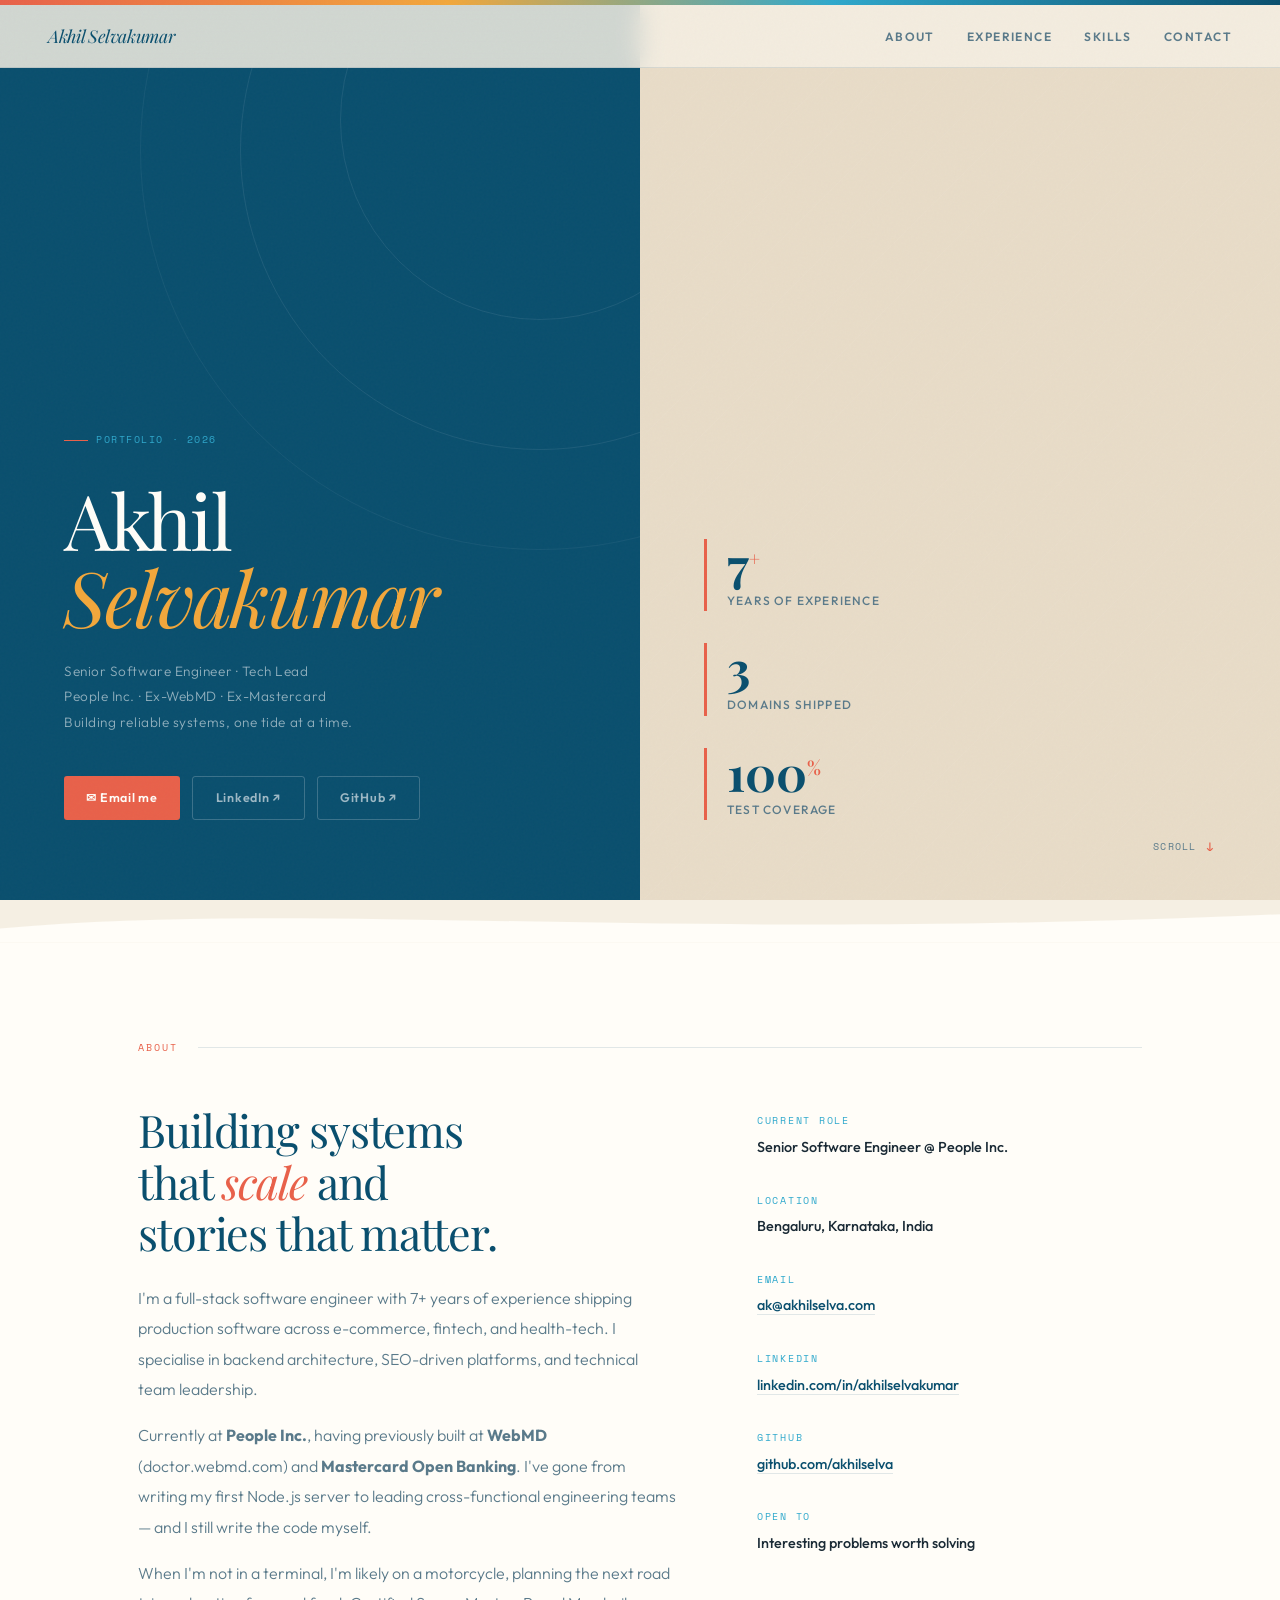
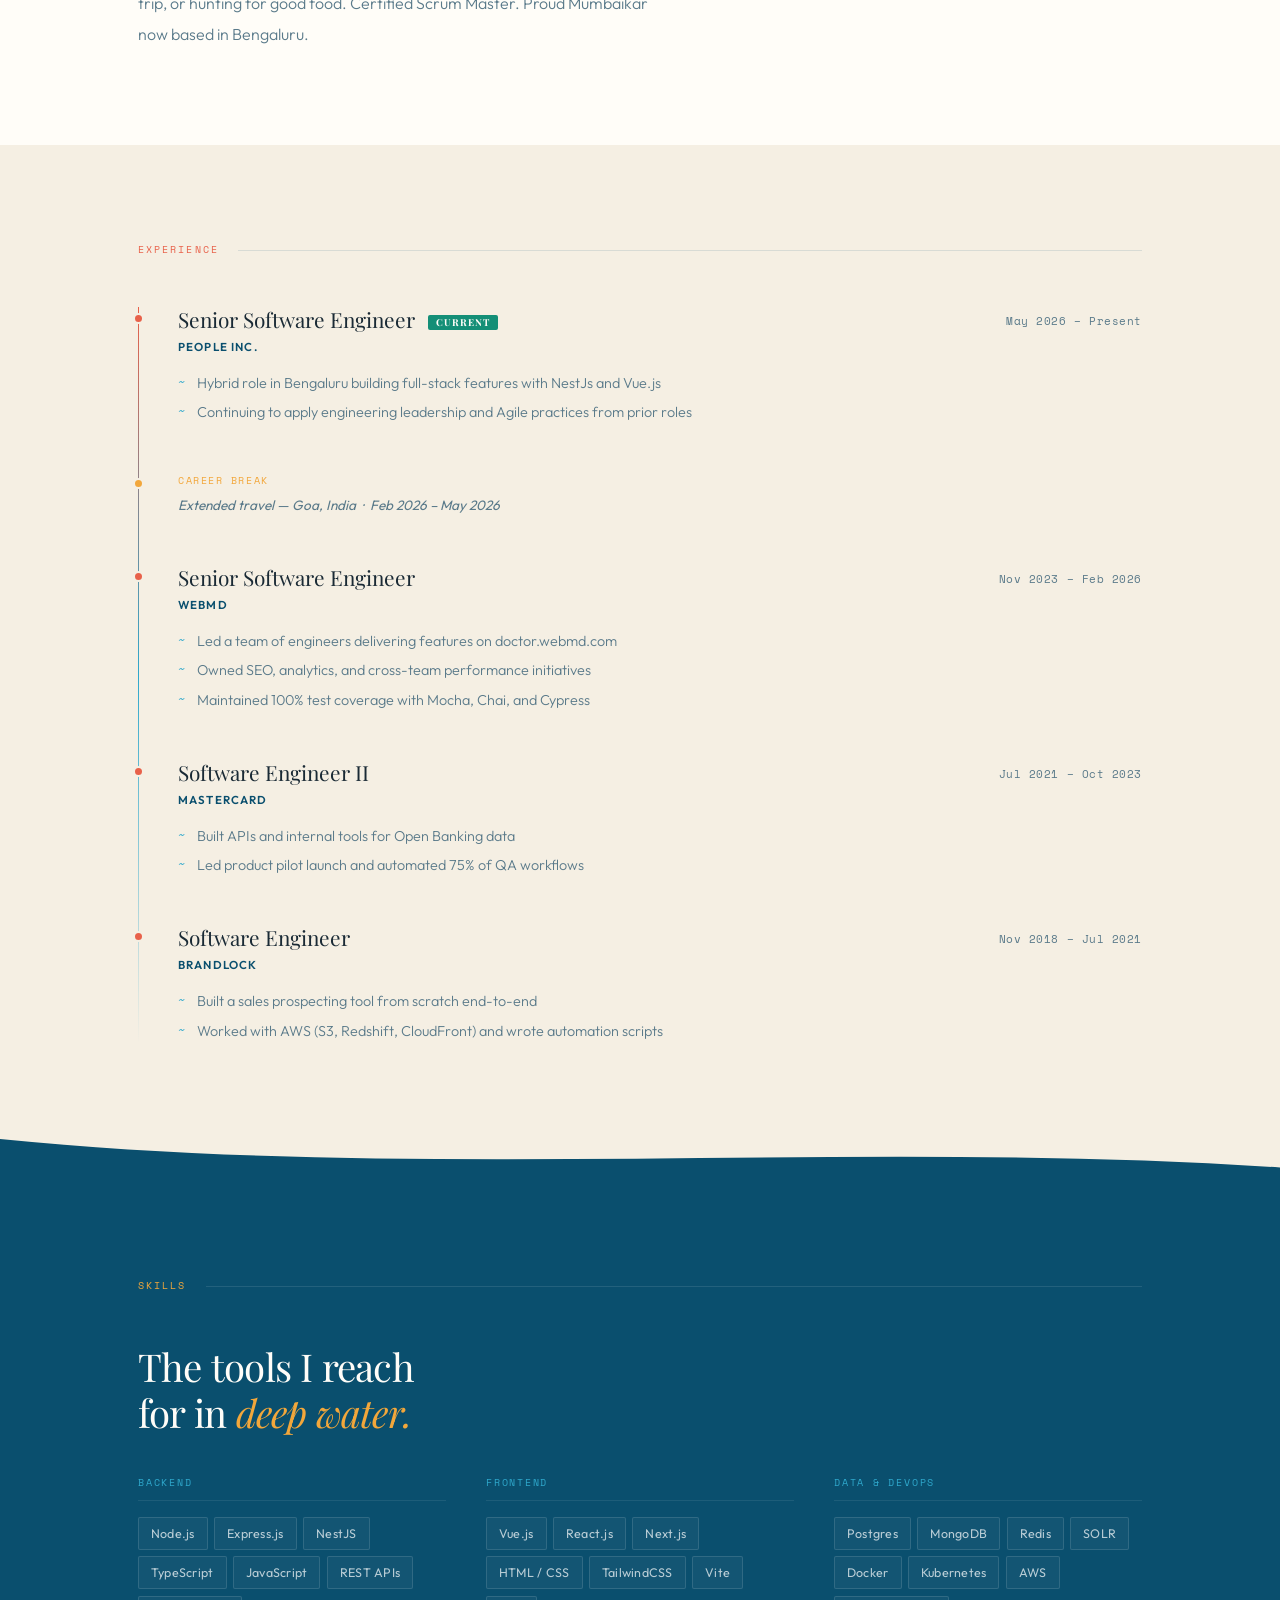
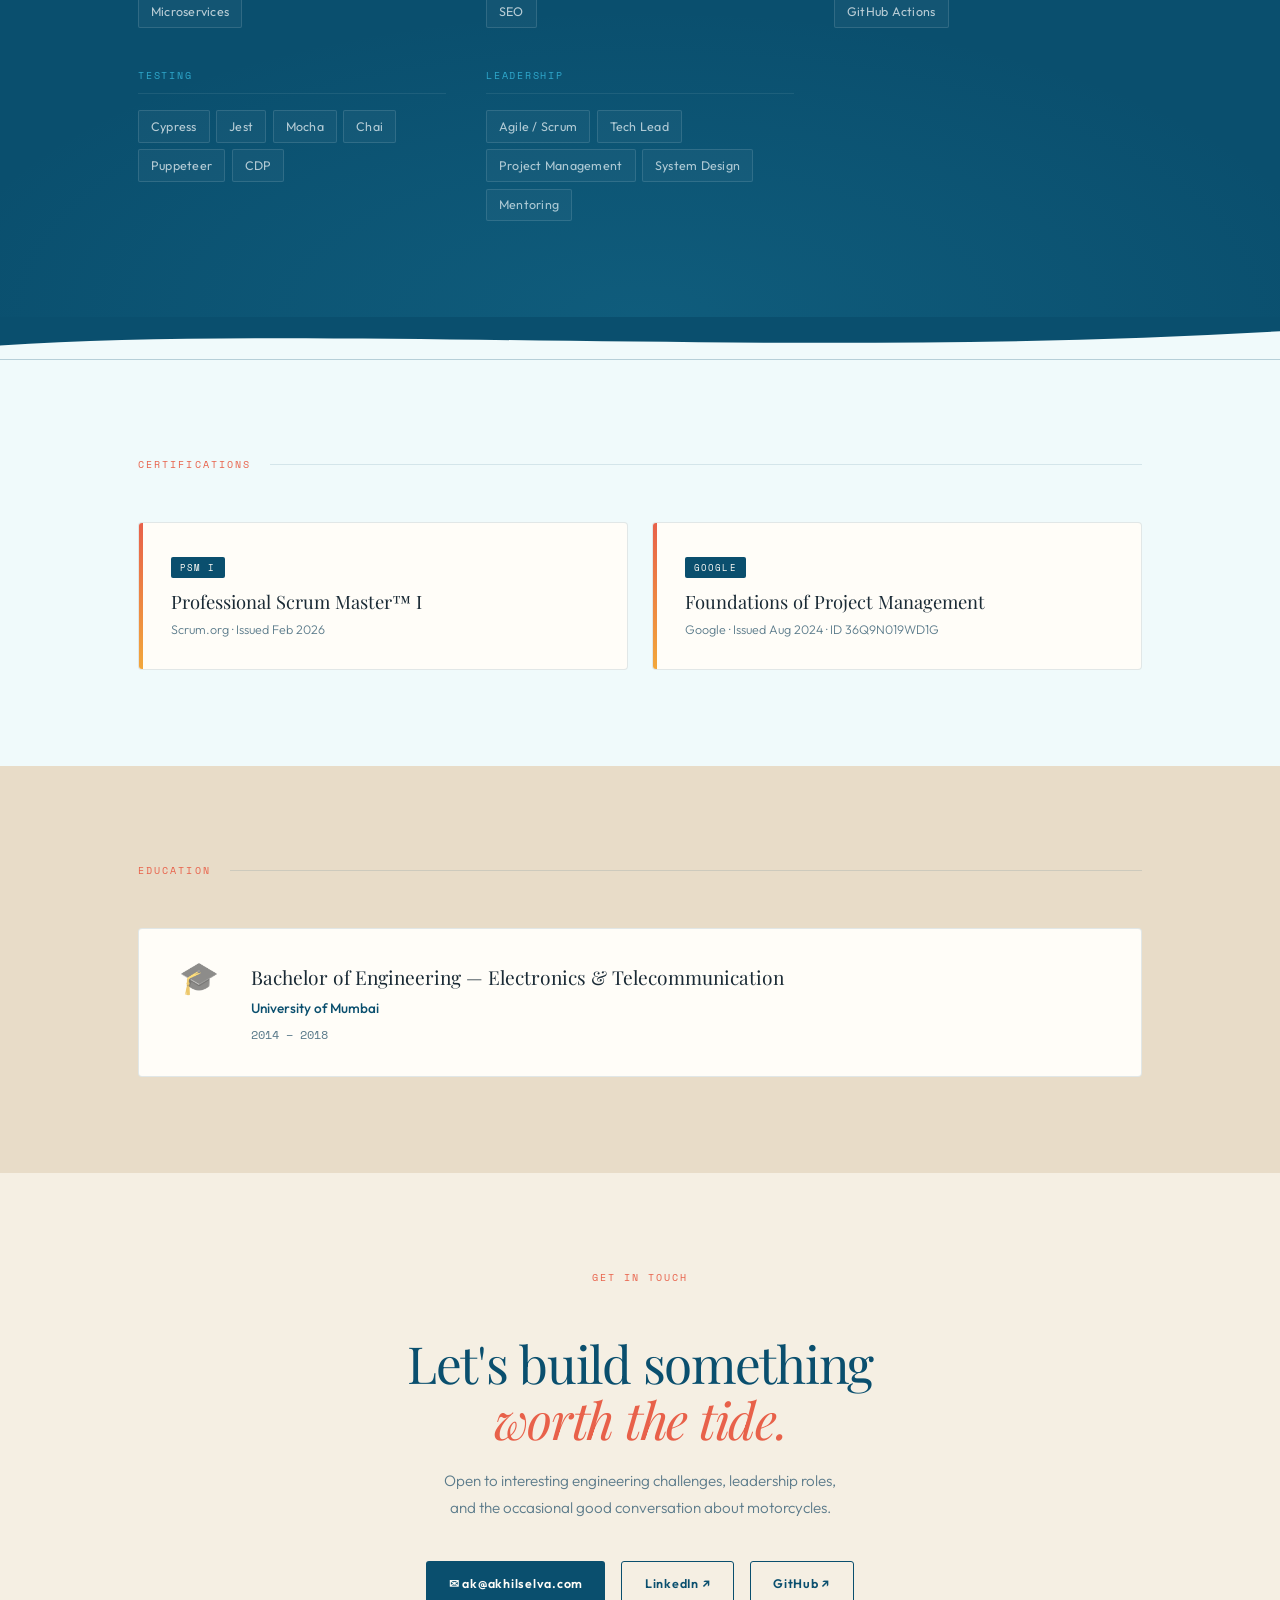
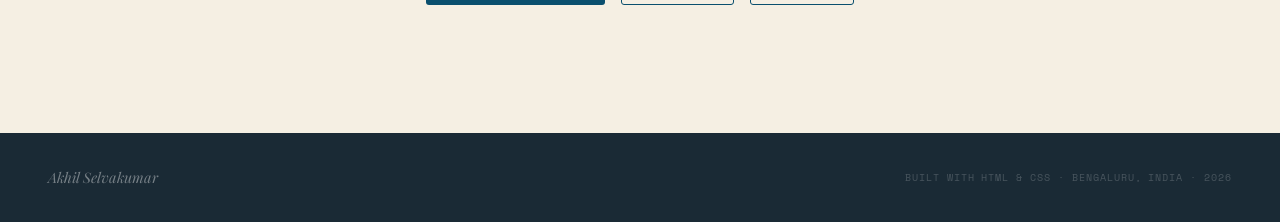
==== commit f87990bf: "General improvements" ====
--- a/index.html
+++ b/index.html
@@ -594,8 +594,6 @@
       margin-bottom: 0.6rem;
     }
 
-    .job-title-wrap {}
-
     .job-title {
       font-family: var(--font-display);
       font-size: 1.3rem;
@@ -1178,7 +1176,7 @@
             <time class="job-period" datetime="2026-05">May 2026 – Present</time>
           </div>
           <ul class="job-points" aria-label="Responsibilities and achievements">
-            <li>Hybrid role in Bengaluru building full-stack features with Node.js and Vue.js</li>
+            <li>Hybrid role in Bengaluru building full-stack features with NestJs and Vue.js</li>
             <li>Continuing to apply engineering leadership and Agile practices from prior roles</li>
           </ul>
         </article>
@@ -1187,7 +1185,7 @@
         <div class="job-break" role="listitem" aria-label="Career break">
           <div class="job-break-dot" aria-hidden="true"></div>
           <div class="job-break-label">Career Break</div>
-          <div class="job-break-note">Extended travel — Nagercoil, Tamil Nadu &nbsp;·&nbsp; Feb 2026 – May 2026</div>
+          <div class="job-break-note">Extended travel — Goa, India &nbsp;·&nbsp; Feb 2026 – May 2026</div>
         </div>
 
         <!-- WebMD -->
@@ -1195,7 +1193,7 @@
           <div class="job-dot" aria-hidden="true"></div>
           <div class="job-head">
             <div class="job-title-wrap">
-              <h3 class="job-title">Senior Software Engineer · Technical Lead</h3>
+              <h3 class="job-title">Senior Software Engineer</h3>
               <a href="https://doctor.webmd.com" target="_blank" rel="noopener noreferrer" class="job-company">WebMD</a>
             </div>
             <time class="job-period" datetime="2023-11">Nov 2023 – Feb 2026</time>
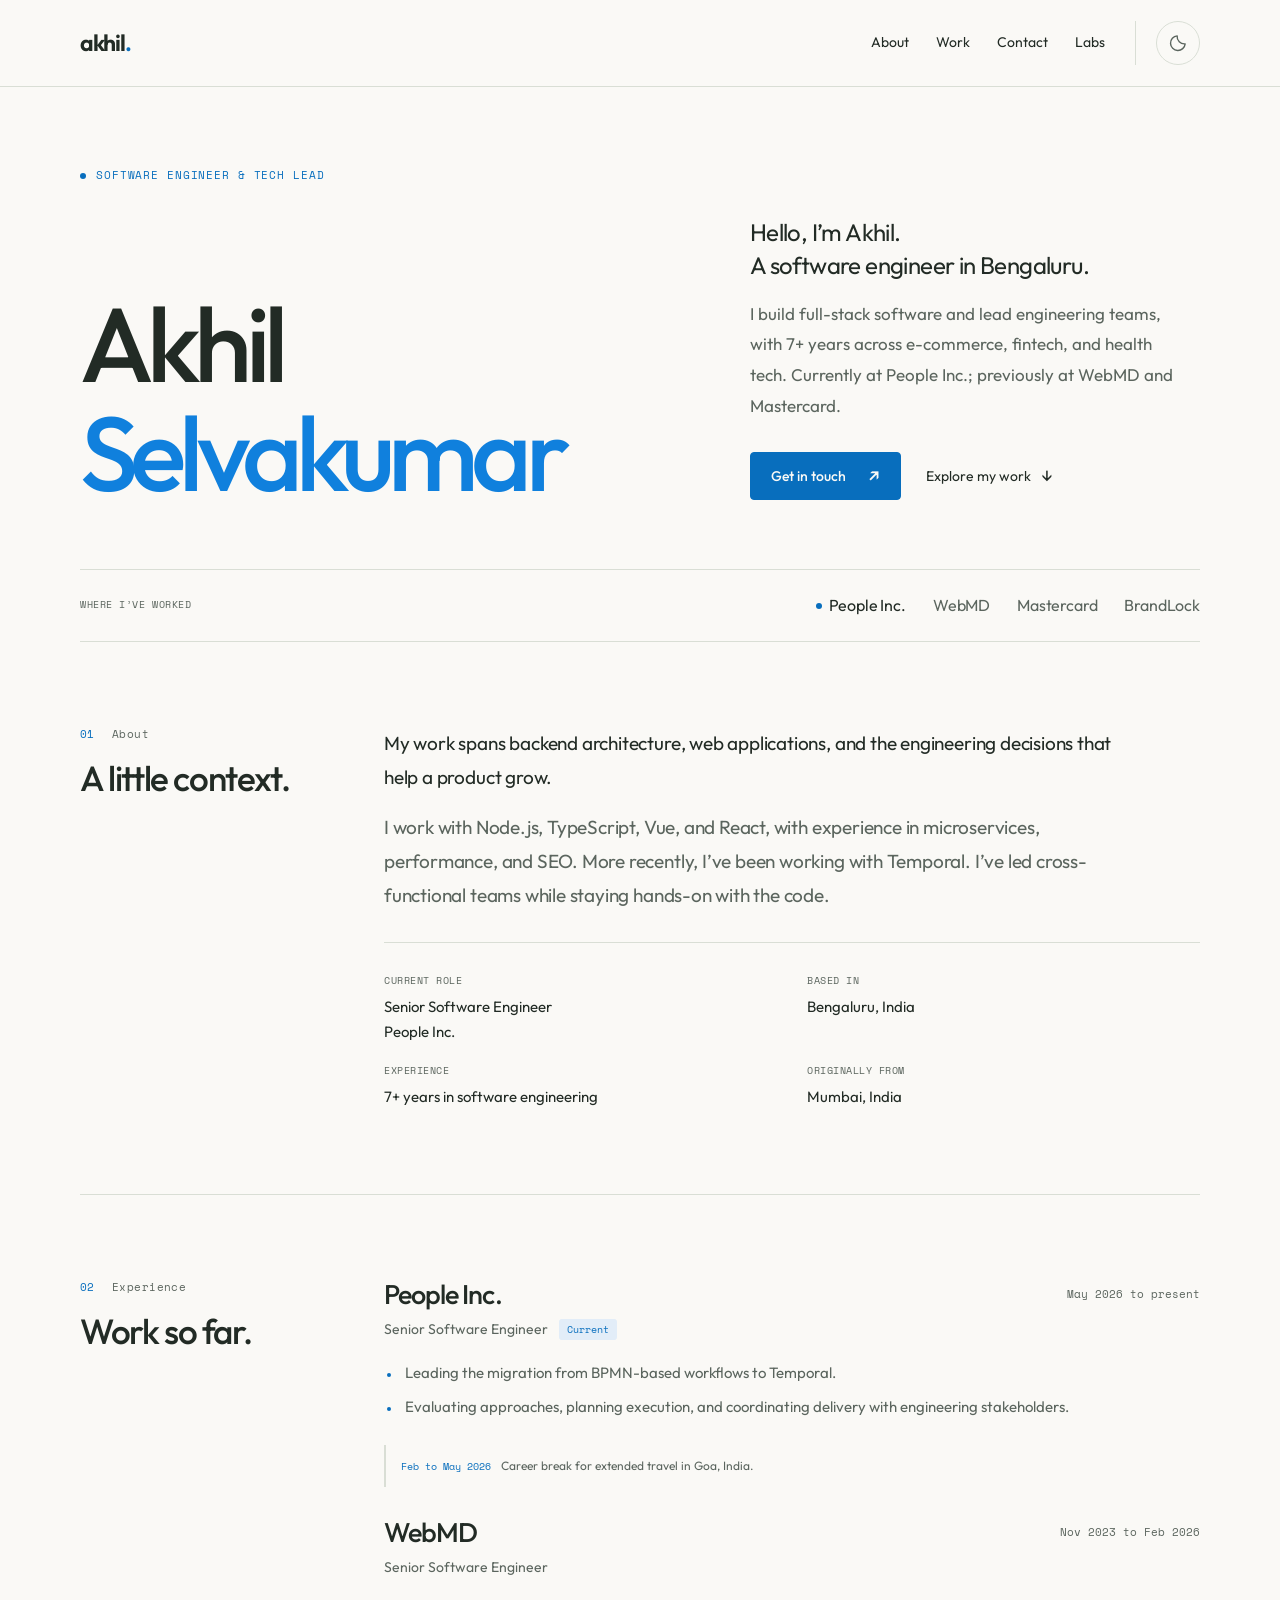
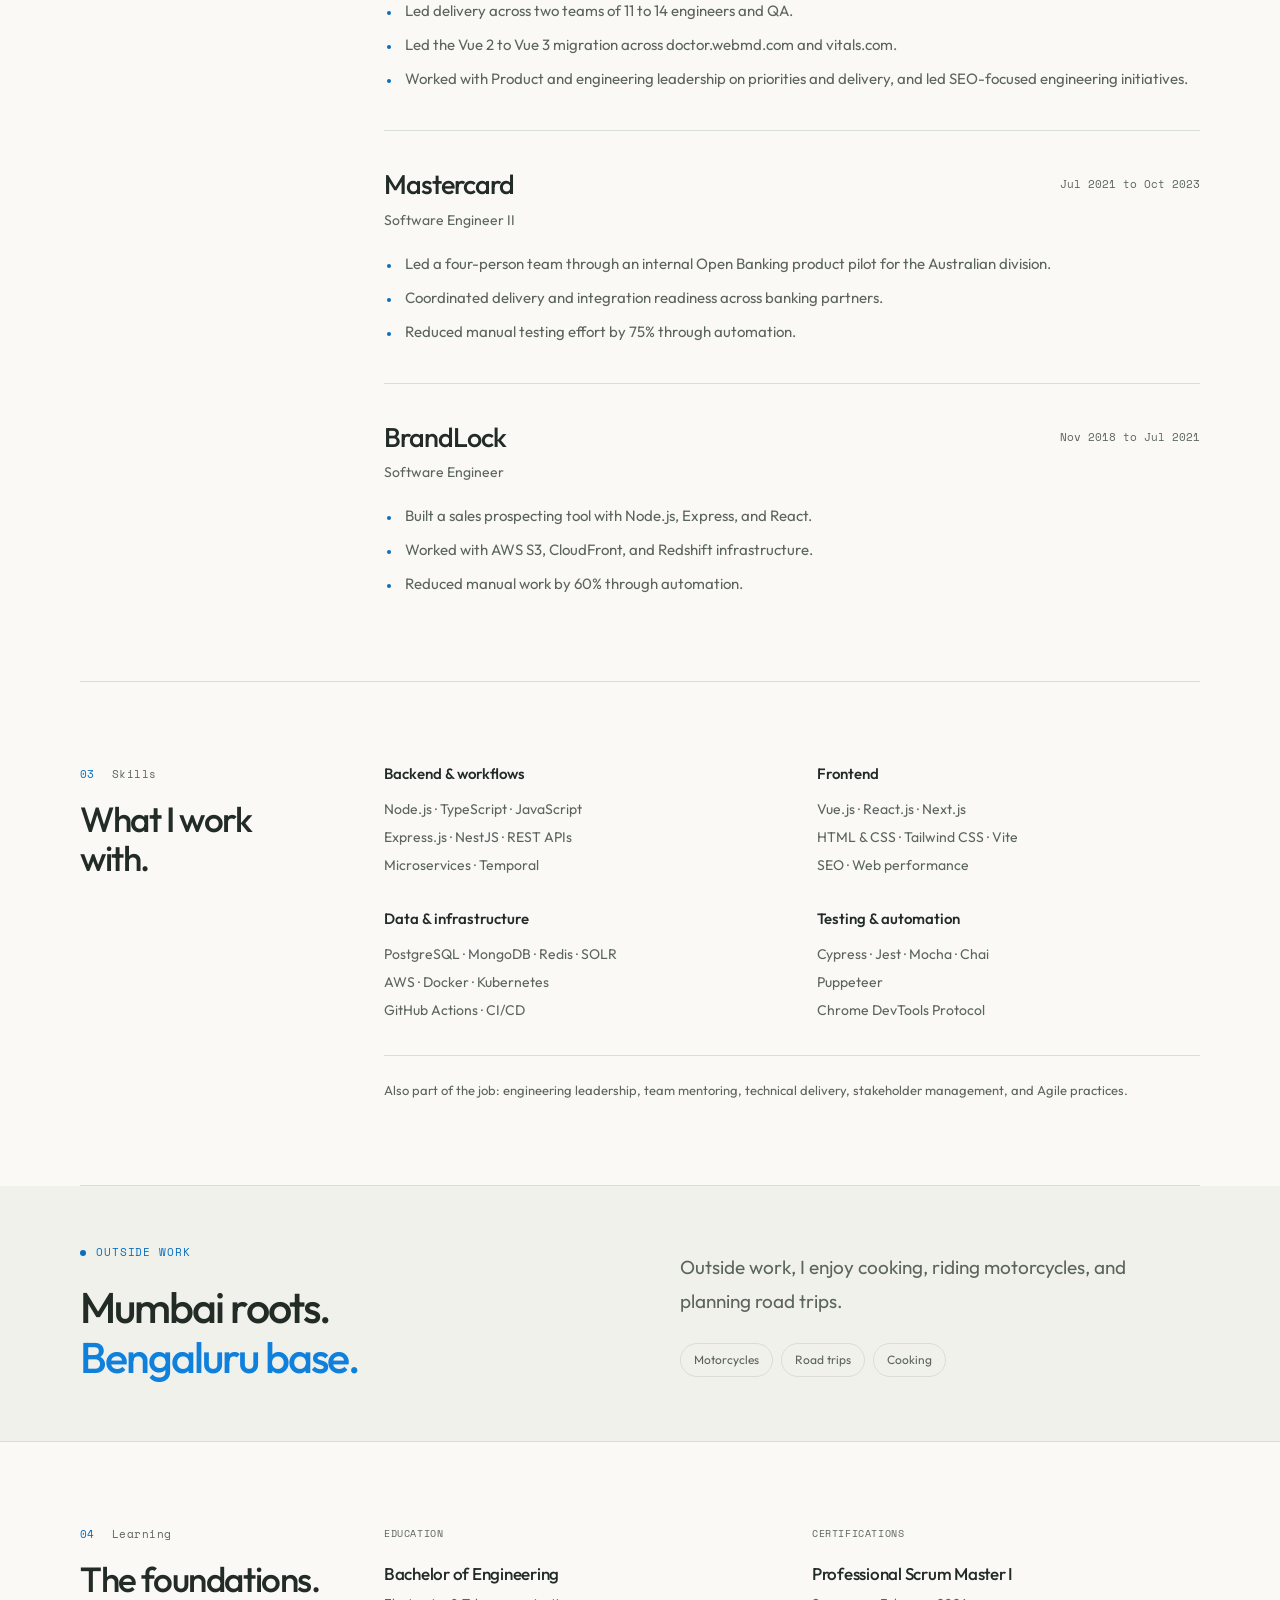
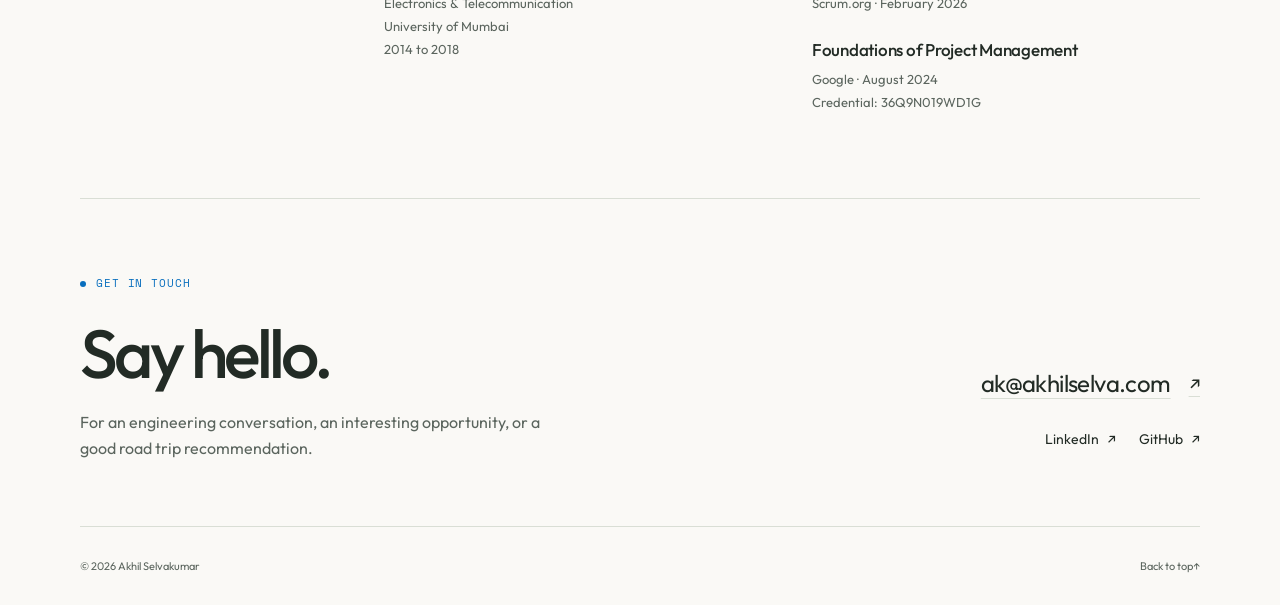
==== commit b6ac3e4e: "Site rewamp" ====
--- a/index.html
+++ b/index.html
@@ -2,1443 +2,547 @@
 <html lang="en">
 <head>
   <meta charset="UTF-8">
-  <meta name="viewport" content="width=device-width, initial-scale=1.0">
+  <meta name="viewport" content="width=device-width, initial-scale=1">
+  <meta name="color-scheme" content="light dark">
   <meta name="author" content="Akhil Selvakumar">
-  <meta name="description" content="Akhil Selvakumar – Senior Software Engineer and Technical Lead with 7+ years across fintech, health-tech, and e-commerce. Expert in Node.js, Vue, React, microservices, SEO, and scalable architecture.">
-  <meta property="og:title" content="Akhil Selvakumar – Senior Software Engineer">
-  <meta property="og:description" content="Full-stack engineer and tech lead. 7+ years in fintech, health-tech, and e-commerce. Node.js, Vue, React, microservices, SEO.">
+  <title>Akhil Selvakumar | Software Engineer &amp; Tech Lead, Bengaluru</title>
+  <meta name="description" content="Akhil Selvakumar is a software engineer and tech lead in Bengaluru. Currently at People Inc., previously WebMD and Mastercard. Mumbai roots, 7+ years in software.">
+  <meta name="robots" content="index, follow, max-image-preview:large">
+  <link rel="canonical" href="https://akhilselva.com/">
+  <meta property="og:type" content="profile">
+  <meta property="og:site_name" content="Akhil Selvakumar">
+  <meta property="og:locale" content="en_IN">
+  <meta property="og:url" content="https://akhilselva.com/">
+  <meta property="og:title" content="Akhil Selvakumar | Software Engineer &amp; Tech Lead">
+  <meta property="og:description" content="Software engineer in Bengaluru. Currently at People Inc., previously WebMD and Mastercard. A little about my work, and life outside it.">
   <meta property="og:image" content="https://akhilselva.com/akhil.jpg">
-  <meta property="og:url" content="https://akhilselva.com/">
-  <meta property="og:type" content="profile">
+  <meta property="og:image:secure_url" content="https://akhilselva.com/akhil.jpg">
+  <meta property="og:image:type" content="image/jpeg">
+  <meta property="og:image:alt" content="Akhil Selvakumar">
+  <meta property="profile:first_name" content="Akhil">
+  <meta property="profile:last_name" content="Selvakumar">
   <meta name="twitter:card" content="summary_large_image">
-  <meta name="twitter:title" content="Akhil Selvakumar – Senior Software Engineer">
-  <meta name="twitter:description" content="Full-stack engineer and tech lead. 7+ years in fintech, health-tech, and e-commerce.">
+  <meta name="twitter:title" content="Akhil Selvakumar | Software Engineer &amp; Tech Lead">
+  <meta name="twitter:description" content="Software engineer in Bengaluru. Currently at People Inc., previously WebMD and Mastercard. Mumbai roots, motorcycles, and cooking.">
   <meta name="twitter:image" content="https://akhilselva.com/akhil.jpg">
-  <meta name="robots" content="index, follow">
-  <meta name="theme-color" content="#0a4f6e">
-  <link rel="canonical" href="https://akhilselva.com/">
+  <meta name="twitter:image:alt" content="Akhil Selvakumar">
+  <meta name="theme-color" content="#faf9f6" media="(prefers-color-scheme: light)">
+  <meta name="theme-color" content="#181818" media="(prefers-color-scheme: dark)">
   <link rel="apple-touch-icon" sizes="180x180" href="/apple-touch-icon.png">
   <link rel="icon" type="image/png" sizes="32x32" href="/favicon-32x32.png">
   <link rel="icon" type="image/png" sizes="16x16" href="/favicon-16x16.png">
   <link rel="manifest" href="/site.webmanifest">
-  <title>Akhil Selvakumar – Senior Software Engineer · Tech Lead</title>
-
   <link rel="preconnect" href="https://fonts.googleapis.com">
   <link rel="preconnect" href="https://fonts.gstatic.com" crossorigin>
-  <link href="https://fonts.googleapis.com/css2?family=Playfair+Display:ital,wght@0,400;0,700;1,400;1,700&family=Outfit:wght@300;400;500;600&family=Space+Mono:ital@0;1&display=swap" rel="stylesheet">
-
+  <link href="https://fonts.googleapis.com/css2?family=Outfit:wght@400;450;500;550;600;650;700&amp;family=Space+Mono:wght@400&amp;display=swap" rel="stylesheet">
+  <script>
+    // System appearance is the default. A visitor can choose an override.
+    try {
+      const savedTheme = localStorage.getItem('akhil-theme');
+      if (savedTheme === 'light' || savedTheme === 'dark') {
+        document.documentElement.dataset.theme = savedTheme;
+      }
+    } catch (_) { /* The page also works when storage is unavailable. */ }
+  </script>
   <script type="application/ld+json">
   {
     "@context": "https://schema.org",
-    "@type": "Person",
-    "name": "Akhil Selvakumar",
-    "jobTitle": "Senior Software Engineer",
-    "url": "https://akhilselva.com",
-    "image": "https://akhilselva.com/akhil.jpg",
-    "description": "Full-stack engineer with 7+ years of experience in fintech and health tech. Expertise in Node.js, Vue, React, microservices, performance optimization, SEO, and scalable architecture.",
-    "worksFor": {
-      "@type": "Organization",
-      "name": "People Inc.",
-      "url": "https://akhilselva.com"
-    },
-    "alumniOf": [
-      { "@type": "Organization", "name": "WebMD" },
-      { "@type": "Organization", "name": "Mastercard" }
-    ],
-    "sameAs": [
-      "https://linkedin.com/in/akhilselvakumar",
-      "https://github.com/akhilselva"
-    ],
-    "knowsAbout": [
-      "Node.js","JavaScript","TypeScript","Vue.js","React.js",
-      "Next.js","Express.js","Microservices","Postgres",
-      "MongoDB","Redis","Docker","Kubernetes","SEO",
-      "System Design","Leadership","Agile Project Management","CI/CD","Scrum"
+    "@graph": [
+      {
+        "@type": "ProfilePage",
+        "@id": "https://akhilselva.com/#profile",
+        "url": "https://akhilselva.com/",
+        "name": "Akhil Selvakumar | Software Engineer & Tech Lead, Bengaluru",
+        "description": "The personal website of Akhil Selvakumar, a software engineer and tech lead based in Bengaluru with roots in Mumbai.",
+        "inLanguage": "en",
+        "mainEntity": { "@id": "https://akhilselva.com/#akhil" }
+      },
+      {
+        "@type": "Person",
+        "@id": "https://akhilselva.com/#akhil",
+        "name": "Akhil Selvakumar",
+        "url": "https://akhilselva.com/",
+        "image": "https://akhilselva.com/akhil.jpg",
+        "jobTitle": "Senior Software Engineer",
+        "description": "Software engineer and tech lead with 7+ years across e-commerce, fintech, and health tech. Currently at People Inc., previously WebMD and Mastercard.",
+        "homeLocation": { "@type": "Place", "name": "Bengaluru, India" },
+        "worksFor": { "@type": "Organization", "name": "People Inc.", "url": "https://people.inc/" },
+        "alumniOf": { "@type": "CollegeOrUniversity", "name": "University of Mumbai" },
+        "sameAs": ["https://linkedin.com/in/akhilselvakumar", "https://github.com/akhilselva"],
+        "knowsAbout": ["Node.js", "TypeScript", "JavaScript", "Vue.js", "React.js", "Temporal", "Express.js", "Microservices", "PostgreSQL", "AWS", "Kubernetes", "SEO", "Engineering Leadership", "Agile Delivery"]
+      }
     ]
   }
   </script>
-
   <style>
-    /* ── Reset ── */
-    *, *::before, *::after { box-sizing: border-box; margin: 0; padding: 0; }
-
-    /* ── Palette ── */
     :root {
-      --sand:       #f5efe3;
-      --sand-dark:  #e8dcc8;
-      --sand-deep:  #c9b89a;
-      --ocean:      #0a4f6e;
-      --ocean-mid:  #1a7a9e;
-      --ocean-light:#2fa8cc;
-      --teal:       #148f77;
-      --coral:      #e8614a;
-      --coral-light:#ff8a72;
-      --sun:        #f2a73b;
-      --foam:       #f0fafb;
-      --white:      #fffdf8;
-      --ink:        #1a2a35;
-      --muted:      #5a7a8a;
-      --line:       rgba(10,79,110,0.12);
-
-      --font-display: 'Playfair Display', Georgia, serif;
-      --font-body: 'Outfit', sans-serif;
-      --font-mono: 'Space Mono', monospace;
-    }
-
-    html { scroll-behavior: smooth; }
-
-    body {
-      font-family: var(--font-body);
-      background: var(--sand);
-      color: var(--ink);
-      line-height: 1.7;
-      overflow-x: hidden;
-    }
-
-    /* ── Grain overlay ── */
-    body::after {
-      content: '';
-      position: fixed;
-      inset: 0;
-      background-image: url("data:image/svg+xml,%3Csvg viewBox='0 0 512 512' xmlns='http://www.w3.org/2000/svg'%3E%3Cfilter id='n'%3E%3CfeTurbulence type='fractalNoise' baseFrequency='0.75' numOctaves='4' stitchTiles='stitch'/%3E%3C/filter%3E%3Crect width='100%25' height='100%25' filter='url(%23n)' opacity='1'/%3E%3C/svg%3E");
-      opacity: 0.025;
-      pointer-events: none;
-      z-index: 999;
-    }
-
-    /* ── Horizon bar ── */
-    .horizon {
-      height: 5px;
-      background: linear-gradient(90deg, var(--coral) 0%, var(--sun) 35%, var(--ocean-light) 65%, var(--ocean) 100%);
-      position: fixed;
-      top: 0;
-      left: 0;
-      right: 0;
-      z-index: 100;
-    }
-
-    /* ── Nav ── */
-    nav {
-      position: fixed;
-      top: 5px;
-      left: 0;
-      right: 0;
-      z-index: 90;
-      padding: 1rem 3rem;
-      display: flex;
-      justify-content: space-between;
-      align-items: center;
-      background: rgba(245,239,227,0.85);
-      backdrop-filter: blur(12px);
-      -webkit-backdrop-filter: blur(12px);
-      border-bottom: 1px solid var(--line);
-    }
-
-    .nav-logo {
-      font-family: var(--font-display);
-      font-size: 1.1rem;
-      font-style: italic;
-      color: var(--ocean);
-      text-decoration: none;
-      letter-spacing: -0.02em;
-    }
-
-    .nav-links {
-      display: flex;
-      gap: 2rem;
-      list-style: none;
-    }
-
-    .nav-links a {
-      font-size: 0.75rem;
-      font-weight: 600;
-      letter-spacing: 0.12em;
-      text-transform: uppercase;
-      color: var(--muted);
-      text-decoration: none;
-      transition: color 0.2s;
-      position: relative;
-    }
-
-    .nav-links a::after {
-      content: '';
-      position: absolute;
-      bottom: -3px;
-      left: 0;
-      width: 0;
-      height: 1.5px;
-      background: var(--coral);
-      transition: width 0.25s ease;
-    }
-
-    .nav-links a:hover { color: var(--ocean); }
-    .nav-links a:hover::after { width: 100%; }
-
-    /* ── Hero ── */
-    .hero {
-      min-height: 100vh;
-      display: grid;
-      grid-template-columns: 1fr 1fr;
-      position: relative;
-      overflow: hidden;
-    }
-
-    .hero-ocean {
-      background: var(--ocean);
-      position: relative;
-      display: flex;
-      align-items: flex-end;
-      padding: 6rem 4rem 5rem;
-      overflow: hidden;
-    }
-
-    /* Animated wave circles */
-    .hero-ocean::before,
-    .hero-ocean::after {
-      content: '';
-      position: absolute;
-      border-radius: 50%;
-      border: 1px solid rgba(255,255,255,0.08);
-    }
-
-    .hero-ocean::before {
-      width: 600px;
-      height: 600px;
-      top: -150px;
-      right: -200px;
-      animation: pulse 8s ease-in-out infinite;
-    }
-
-    .hero-ocean::after {
-      width: 400px;
-      height: 400px;
-      top: -80px;
-      right: -100px;
-      animation: pulse 8s ease-in-out infinite 1s;
-    }
-
-    .wave-ring {
-      position: absolute;
-      border-radius: 50%;
-      border: 1px solid rgba(255,255,255,0.05);
-      width: 800px;
-      height: 800px;
-      top: -250px;
-      right: -300px;
-      animation: pulse 8s ease-in-out infinite 2s;
-    }
-
-    @keyframes pulse {
-      0%, 100% { transform: scale(1); opacity: 1; }
-      50% { transform: scale(1.05); opacity: 0.5; }
-    }
-
-    .hero-ocean-content {
-      position: relative;
-      z-index: 2;
-    }
-
-    .hero-tag {
-      display: inline-flex;
-      align-items: center;
-      gap: 8px;
-      font-family: var(--font-mono);
-      font-size: 0.65rem;
-      color: var(--ocean-light);
-      letter-spacing: 0.15em;
-      text-transform: uppercase;
-      margin-bottom: 2rem;
-    }
-
-    .hero-tag::before {
-      content: '';
-      width: 24px;
-      height: 1px;
-      background: var(--coral);
-    }
-
-    .hero-name {
-      font-family: var(--font-display);
-      font-size: clamp(3.2rem, 6vw, 5rem);
-      font-weight: 400;
-      color: var(--white);
-      line-height: 1.0;
-      letter-spacing: -0.03em;
-      margin-bottom: 1.5rem;
-    }
-
-    .hero-name em {
-      font-style: italic;
-      color: var(--sun);
-      display: block;
-    }
-
-    .hero-role {
-      font-size: 0.85rem;
-      color: rgba(255,255,255,0.55);
-      font-weight: 300;
-      letter-spacing: 0.04em;
-      line-height: 1.9;
-      max-width: 36ch;
-      margin-bottom: 2.5rem;
-    }
-
-    .hero-ctas {
-      display: flex;
-      gap: 0.75rem;
-      flex-wrap: wrap;
-    }
-
-    .btn {
-      display: inline-flex;
-      align-items: center;
-      gap: 8px;
-      padding: 0.65rem 1.4rem;
-      border-radius: 3px;
-      font-size: 0.78rem;
-      font-weight: 600;
-      letter-spacing: 0.06em;
-      text-decoration: none;
-      transition: all 0.22s ease;
-      font-family: var(--font-body);
-    }
-
-    .btn-primary {
-      background: var(--coral);
-      color: var(--white);
-    }
-
-    .btn-primary:hover {
-      background: var(--coral-light);
-      transform: translateY(-2px);
-      box-shadow: 0 8px 28px rgba(232,97,74,0.4);
-    }
-
-    .btn-ghost {
-      background: transparent;
-      color: rgba(255,255,255,0.6);
-      border: 1px solid rgba(255,255,255,0.2);
-    }
-
-    .btn-ghost:hover {
-      border-color: var(--sun);
-      color: var(--sun);
-      transform: translateY(-2px);
-    }
-
-    /* Hero right — sand panel */
-    .hero-sand {
-      background: var(--sand-dark);
-      display: flex;
-      flex-direction: column;
-      justify-content: flex-end;
-      padding: 6rem 4rem 5rem;
-      position: relative;
-      overflow: hidden;
-    }
-
-    /* Decorative diagonal stripes */
-    .hero-sand::before {
-      content: '';
-      position: absolute;
-      top: 0; right: 0;
-      width: 100%;
-      height: 100%;
-      background: repeating-linear-gradient(
-        -45deg,
-        transparent,
-        transparent 40px,
-        rgba(255,255,255,0.04) 40px,
-        rgba(255,255,255,0.04) 41px
-      );
-      pointer-events: none;
-    }
-
-    .stat-stack {
-      display: flex;
-      flex-direction: column;
-      gap: 2rem;
-      position: relative;
-      z-index: 2;
-    }
-
-    .stat-item {
-      border-left: 3px solid var(--coral);
-      padding-left: 1.25rem;
-      animation: fadeUp 0.8s cubic-bezier(0.16,1,0.3,1) both;
-    }
-
-    .stat-item:nth-child(1) { animation-delay: 0.2s; }
-    .stat-item:nth-child(2) { animation-delay: 0.35s; }
-    .stat-item:nth-child(3) { animation-delay: 0.5s; }
-
-    @keyframes fadeUp {
-      from { opacity: 0; transform: translateY(20px); }
-      to { opacity: 1; transform: translateY(0); }
-    }
-
-    .stat-num {
-      font-family: var(--font-display);
-      font-size: 3rem;
-      font-weight: 700;
-      color: var(--ocean);
-      line-height: 1;
-    }
-
-    .stat-num sup {
-      font-size: 1.2rem;
-      color: var(--coral);
-      vertical-align: super;
-    }
-
-    .stat-label {
-      font-size: 0.75rem;
-      font-weight: 500;
-      color: var(--muted);
-      letter-spacing: 0.1em;
-      text-transform: uppercase;
-      margin-top: 0.25rem;
-    }
-
-    .hero-scroll {
-      position: absolute;
-      bottom: 2.5rem;
-      right: 4rem;
-      display: flex;
-      align-items: center;
-      gap: 8px;
-      font-size: 0.65rem;
-      font-family: var(--font-mono);
-      color: var(--muted);
-      letter-spacing: 0.12em;
-      text-transform: uppercase;
-      animation: bob 2.5s ease-in-out infinite;
-    }
-
-    @keyframes bob {
-      0%, 100% { transform: translateY(0); }
-      50% { transform: translateY(4px); }
-    }
-
-    .hero-scroll::after {
-      content: '↓';
-      font-size: 1rem;
-      color: var(--coral);
-    }
-
-    /* ── Section wrapper ── */
-    .section {
-      padding: 6rem 0;
-      opacity: 0;
-      transform: translateY(28px);
-      transition: opacity 0.7s ease, transform 0.7s ease;
-    }
-
-    .section.visible {
-      opacity: 1;
-      transform: translateY(0);
-    }
-
-    .container {
-      max-width: 1100px;
-      margin: 0 auto;
-      padding: 0 3rem;
-    }
-
-    .section-eyebrow {
-      display: flex;
-      align-items: center;
-      gap: 1.2rem;
-      margin-bottom: 3rem;
-    }
-
-    .eyebrow-label {
-      font-family: var(--font-mono);
-      font-size: 0.65rem;
-      font-weight: 400;
-      letter-spacing: 0.2em;
-      text-transform: uppercase;
-      color: var(--coral);
-      white-space: nowrap;
-    }
-
-    .eyebrow-line {
-      flex: 1;
-      height: 1px;
-      background: var(--line);
-    }
-
-    /* ── About ── */
-    .about-section {
-      background: var(--white);
-    }
-
-    .about-grid {
-      display: grid;
-      grid-template-columns: 1.4fr 1fr;
-      gap: 5rem;
-      align-items: start;
-    }
-
-    .about-heading {
-      font-family: var(--font-display);
-      font-size: clamp(2rem, 3.5vw, 3rem);
-      font-weight: 400;
-      color: var(--ocean);
-      line-height: 1.15;
-      letter-spacing: -0.025em;
-      margin-bottom: 1.5rem;
-    }
-
-    .about-heading em {
-      font-style: italic;
-      color: var(--coral);
-    }
-
-    .about-body {
-      font-size: 1rem;
-      color: var(--muted);
-      font-weight: 300;
-      line-height: 1.9;
-    }
-
-    .about-body p + p {
-      margin-top: 1rem;
-    }
-
-    .about-sidebar {
-      padding-top: 0.5rem;
-    }
-
-    .info-block {
-      margin-bottom: 2rem;
-    }
-
-    .info-key {
-      font-family: var(--font-mono);
-      font-size: 0.6rem;
-      letter-spacing: 0.18em;
-      text-transform: uppercase;
-      color: var(--ocean-light);
-      margin-bottom: 0.4rem;
-    }
-
-    .info-val {
-      font-size: 0.9rem;
-      font-weight: 500;
-      color: var(--ink);
-    }
-
-    .info-val a {
-      color: var(--ocean);
-      text-decoration: none;
-      border-bottom: 1px solid var(--line);
-      transition: border-color 0.2s, color 0.2s;
-    }
-
-    .info-val a:hover {
-      color: var(--coral);
-      border-color: var(--coral);
-    }
-
-    /* ── Experience ── */
-    .exp-section {
-      background: var(--sand);
-    }
-
-    .exp-timeline {
-      position: relative;
-    }
-
-    .exp-timeline::before {
-      content: '';
-      position: absolute;
-      left: 0;
-      top: 0;
-      bottom: 0;
-      width: 1px;
-      background: linear-gradient(to bottom, var(--coral), var(--ocean-light), transparent);
-    }
-
-    .job {
-      padding-left: 2.5rem;
-      padding-bottom: 3rem;
-      position: relative;
-    }
-
-    .job:last-child { padding-bottom: 0; }
-
-    .job-dot {
-      position: absolute;
-      left: -5px;
-      top: 6px;
-      width: 11px;
-      height: 11px;
-      border-radius: 50%;
-      background: var(--coral);
-      border: 2px solid var(--sand);
-      transition: transform 0.2s, background 0.2s;
-    }
-
-    .job:hover .job-dot {
-      background: var(--ocean);
-      transform: scale(1.3);
-    }
-
-    .job-head {
-      display: flex;
-      justify-content: space-between;
-      align-items: flex-start;
-      gap: 1rem;
-      flex-wrap: wrap;
-      margin-bottom: 0.6rem;
-    }
-
-    .job-title {
-      font-family: var(--font-display);
-      font-size: 1.3rem;
-      font-weight: 400;
-      color: var(--ink);
-      line-height: 1.2;
-    }
-
-    .job-company {
-      font-size: 0.72rem;
-      font-weight: 600;
-      letter-spacing: 0.1em;
-      text-transform: uppercase;
-      color: var(--ocean);
-      text-decoration: none;
-      display: inline-block;
-      margin-top: 0.25rem;
-      border-bottom: 1px solid transparent;
-      transition: border-color 0.2s, color 0.2s;
-    }
-
-    .job-company:hover {
-      color: var(--coral);
-      border-color: var(--coral);
-    }
-
-    .job-period {
-      font-family: var(--font-mono);
-      font-size: 0.68rem;
-      color: var(--muted);
-      letter-spacing: 0.05em;
-      padding-top: 0.3rem;
-      white-space: nowrap;
-    }
-
-    .job-current {
-      display: inline-block;
-      font-size: 0.6rem;
-      font-weight: 700;
-      letter-spacing: 0.1em;
-      text-transform: uppercase;
-      background: var(--teal);
-      color: var(--white);
-      padding: 2px 8px;
-      border-radius: 2px;
-      margin-left: 0.5rem;
-      vertical-align: middle;
-    }
-
-    .job-points {
-      list-style: none;
-      margin-top: 0.8rem;
-      display: flex;
-      flex-direction: column;
-      gap: 0.4rem;
-    }
-
-    .job-points li {
-      font-size: 0.9rem;
-      color: var(--muted);
-      font-weight: 300;
-      padding-left: 1.2rem;
-      position: relative;
-      line-height: 1.6;
-    }
-
-    .job-points li::before {
-      content: '~';
-      position: absolute;
-      left: 0;
-      color: var(--ocean-light);
-      font-family: var(--font-mono);
-      font-size: 0.75rem;
-    }
-
-    /* Career break */
-    .job-break {
-      padding-left: 2.5rem;
-      padding-bottom: 3rem;
-      position: relative;
-    }
-
-    .job-break-dot {
-      position: absolute;
-      left: -5px;
-      top: 6px;
-      width: 11px;
-      height: 11px;
-      border-radius: 50%;
-      background: var(--sun);
-      border: 2px solid var(--sand);
-    }
-
-    .job-break-label {
-      font-family: var(--font-mono);
-      font-size: 0.65rem;
-      letter-spacing: 0.15em;
-      text-transform: uppercase;
-      color: var(--sun);
-      margin-bottom: 0.25rem;
-    }
-
-    .job-break-note {
-      font-size: 0.85rem;
-      color: var(--muted);
-      font-style: italic;
-    }
-
-    /* ── Skills ── */
-    .skills-section {
-      background: var(--ocean);
-      position: relative;
-      overflow: hidden;
-    }
-
-    .skills-section::before {
-      content: '';
-      position: absolute;
-      inset: 0;
-      background: radial-gradient(ellipse 80% 60% at 50% 100%, rgba(47,168,204,0.15) 0%, transparent 70%);
-      pointer-events: none;
-    }
-
-    .skills-section .section-eyebrow .eyebrow-label {
-      color: var(--sun);
-    }
-
-    .skills-section .section-eyebrow .eyebrow-line {
-      background: rgba(255,255,255,0.1);
-    }
-
-    .skills-heading {
-      font-family: var(--font-display);
-      font-size: clamp(1.8rem, 3vw, 2.5rem);
-      font-weight: 400;
-      color: var(--white);
-      line-height: 1.2;
-      margin-bottom: 2.5rem;
-      letter-spacing: -0.02em;
-    }
-
-    .skills-heading em {
-      font-style: italic;
-      color: var(--sun);
-    }
-
-    .skills-groups {
-      display: grid;
-      grid-template-columns: repeat(3, 1fr);
-      gap: 2.5rem;
-    }
-
-    .skill-group-label {
-      font-family: var(--font-mono);
-      font-size: 0.62rem;
-      letter-spacing: 0.18em;
-      text-transform: uppercase;
-      color: var(--ocean-light);
-      margin-bottom: 1rem;
-      padding-bottom: 0.5rem;
-      border-bottom: 1px solid rgba(255,255,255,0.08);
-    }
-
-    .skill-tags {
-      display: flex;
-      flex-wrap: wrap;
-      gap: 0.4rem;
-    }
-
-    .skill-tag {
-      font-size: 0.78rem;
-      font-weight: 400;
-      padding: 0.3rem 0.75rem;
-      border-radius: 2px;
-      border: 1px solid rgba(255,255,255,0.12);
-      color: rgba(255,255,255,0.7);
-      background: rgba(255,255,255,0.04);
-      transition: all 0.2s;
-      cursor: default;
-      letter-spacing: 0.02em;
-    }
-
-    .skill-tag:hover {
-      border-color: var(--sun);
-      color: var(--sun);
-      background: rgba(242,167,59,0.08);
-    }
-
-    /* ── Certifications ── */
-    .certs-section {
-      background: var(--foam);
-    }
-
-    .certs-grid {
-      display: grid;
-      grid-template-columns: repeat(2, 1fr);
-      gap: 1.5rem;
-    }
-
-    .cert-card {
-      padding: 1.8rem 2rem;
-      background: var(--white);
-      border: 1px solid var(--line);
-      border-radius: 4px;
-      position: relative;
-      overflow: hidden;
-      transition: transform 0.25s ease, box-shadow 0.25s ease;
-    }
-
-    .cert-card::before {
-      content: '';
-      position: absolute;
-      top: 0; left: 0;
-      width: 4px;
-      height: 100%;
-      background: linear-gradient(to bottom, var(--coral), var(--sun));
-    }
-
-    .cert-card:hover {
-      transform: translateY(-4px);
-      box-shadow: 0 16px 40px rgba(10,79,110,0.1);
-    }
-
-    .cert-badge {
-      display: inline-block;
-      font-family: var(--font-mono);
-      font-size: 0.58rem;
-      letter-spacing: 0.12em;
-      text-transform: uppercase;
-      background: var(--ocean);
-      color: var(--white);
-      padding: 3px 9px;
-      border-radius: 2px;
-      margin-bottom: 0.75rem;
-    }
-
-    .cert-name {
-      font-family: var(--font-display);
-      font-size: 1.15rem;
-      font-weight: 400;
-      color: var(--ink);
-      margin-bottom: 0.3rem;
-      line-height: 1.3;
-    }
-
-    .cert-issuer {
-      font-size: 0.78rem;
-      color: var(--muted);
-      font-weight: 300;
-    }
-
-    /* ── Education ── */
-    .edu-section {
-      background: var(--sand-dark);
-    }
-
-    .edu-card {
-      display: flex;
-      align-items: flex-start;
-      gap: 2rem;
-      padding: 2rem 2.5rem;
-      background: var(--white);
-      border: 1px solid var(--line);
-      border-radius: 4px;
-    }
-
-    .edu-icon {
-      font-size: 2rem;
-      line-height: 1;
-      flex-shrink: 0;
-      opacity: 0.6;
-    }
-
-    .edu-degree {
-      font-family: var(--font-display);
-      font-size: 1.2rem;
-      font-weight: 400;
-      color: var(--ink);
-      margin-bottom: 0.25rem;
-    }
-
-    .edu-school {
-      font-size: 0.85rem;
-      color: var(--ocean);
-      font-weight: 500;
-    }
-
-    .edu-year {
-      font-family: var(--font-mono);
-      font-size: 0.72rem;
-      color: var(--muted);
-      margin-top: 0.25rem;
-    }
-
-    /* ── Contact ── */
-    .contact-section {
-      background: var(--sand);
-      padding-bottom: 8rem;
-    }
-
-    .contact-inner {
-      max-width: 680px;
-      text-align: center;
-      margin: 0 auto;
-    }
-
-    .contact-heading {
-      font-family: var(--font-display);
-      font-size: clamp(2.2rem, 4vw, 3.5rem);
-      font-weight: 400;
-      color: var(--ocean);
-      line-height: 1.1;
-      letter-spacing: -0.025em;
-      margin-bottom: 1.2rem;
-    }
-
-    .contact-heading em {
-      font-style: italic;
-      color: var(--coral);
-    }
-
-    .contact-sub {
-      font-size: 0.95rem;
-      color: var(--muted);
-      font-weight: 300;
-      margin-bottom: 2.5rem;
-      line-height: 1.8;
-    }
-
-    .contact-links {
-      display: flex;
-      justify-content: center;
-      gap: 1rem;
-      flex-wrap: wrap;
-    }
-
-    .btn-ocean {
-      background: var(--ocean);
-      color: var(--white);
-    }
-
-    .btn-ocean:hover {
-      background: var(--ocean-mid);
-      transform: translateY(-2px);
-      box-shadow: 0 8px 28px rgba(10,79,110,0.35);
-    }
-
-    .btn-sand {
-      background: transparent;
-      color: var(--ocean);
-      border: 1.5px solid var(--ocean);
-    }
-
-    .btn-sand:hover {
-      background: var(--ocean);
-      color: var(--white);
-      transform: translateY(-2px);
-    }
-
-    /* ── Footer ── */
-    footer {
-      background: var(--ink);
-      padding: 2rem 3rem;
-      display: flex;
-      justify-content: space-between;
-      align-items: center;
-      flex-wrap: wrap;
-      gap: 1rem;
-    }
-
-    .footer-name {
-      font-family: var(--font-display);
-      font-size: 0.9rem;
-      font-style: italic;
-      color: rgba(255,255,255,0.4);
-    }
-
-    .footer-note {
-      font-family: var(--font-mono);
-      font-size: 0.6rem;
-      color: rgba(255,255,255,0.2);
-      letter-spacing: 0.1em;
-      text-transform: uppercase;
-    }
-
-    /* ── Wave SVG divider ── */
-    .wave-divider {
-      line-height: 0;
-      overflow: hidden;
-    }
-
-    .wave-divider svg {
-      display: block;
-      width: 100%;
-    }
-
-    /* ── Responsive ── */
-    @media (max-width: 900px) {
-      nav { padding: 1rem 1.5rem; }
-      .nav-links { display: none; }
-
-      .hero {
-        grid-template-columns: 1fr;
+      color-scheme: light;
+      --bg: #faf9f6;
+      --surface: #f0f1eb;
+      --ink: #222b25;
+      --muted: #5b655e;
+      --accent: #086ebd;
+      --accent-display: #1080dd;
+      --accent-soft: #e2edf8;
+      --line: #d9ded5;
+      --nav-bg: rgba(250, 249, 246, .95);
+      --font: 'Outfit', -apple-system, BlinkMacSystemFont, 'Segoe UI', sans-serif;
+      --mono: 'Space Mono', ui-monospace, monospace;
+    }
+    @media (prefers-color-scheme: dark) {
+      :root:not([data-theme="light"]) {
+        color-scheme: dark;
+        --bg: #181818;
+        --surface: #242424;
+        --ink: #eeeeee;
+        --muted: #b5b5b5;
+        --accent: #54adf3;
+        --accent-display: #1080dd;
+        --accent-soft: #203347;
+        --line: #393939;
+        --nav-bg: rgba(24, 24, 24, .95);
       }
-
-      .hero-ocean {
-        padding: 8rem 2rem 4rem;
-        min-height: 60vh;
-      }
-
-      .hero-sand {
-        padding: 3rem 2rem 4rem;
-      }
-
-      .stat-stack {
-        flex-direction: row;
-        gap: 2rem;
-        flex-wrap: wrap;
-      }
-
-      .container { padding: 0 1.5rem; }
-
-      .about-grid { grid-template-columns: 1fr; gap: 2.5rem; }
-      .skills-groups { grid-template-columns: 1fr 1fr; gap: 2rem; }
-      .certs-grid { grid-template-columns: 1fr; }
-    }
-
-    @media (max-width: 600px) {
-      .skills-groups { grid-template-columns: 1fr; }
-      footer { flex-direction: column; align-items: flex-start; }
+    }
+    :root[data-theme="dark"] {
+      color-scheme: dark;
+      --bg: #181818;
+      --surface: #242424;
+      --ink: #eeeeee;
+      --muted: #b5b5b5;
+      --accent: #54adf3;
+        --accent-display: #1080dd;
+      --accent-soft: #203347;
+      --line: #393939;
+      --nav-bg: rgba(24, 24, 24, .95);
+    }
+    *, *::before, *::after { box-sizing: border-box; }
+    html { scroll-behavior: smooth; scroll-padding-top: 110px; }
+    body { margin: 0; background: var(--bg); color: var(--ink); font-family: var(--font); font-size: 17px; line-height: 1.65; -webkit-font-smoothing: antialiased; }
+    ::selection { background: var(--accent); color: var(--bg); }
+    a { color: inherit; text-underline-offset: .25em; text-decoration-thickness: 1px; }
+    a:hover { color: var(--accent); }
+    a, button, select { -webkit-tap-highlight-color: transparent; }
+    :focus-visible { outline: 2px solid var(--accent); outline-offset: 5px; border-radius: 2px; }
+    p, h1, h2, h3, ul, dl { margin: 0; }
+    h1, h2, h3 { font-weight: 500; line-height: 1.12; }
+    p + p { margin-top: 1rem; }
+    button, select { font: inherit; }
+    .wrap { width: min(1120px, calc(100% - 96px)); margin-inline: auto; }
+    .sr-only { position: absolute; width: 1px; height: 1px; margin: -1px; padding: 0; border: 0; overflow: hidden; clip-path: inset(50%); white-space: nowrap; }
+    .skip-link { position: fixed; inset: 12px auto auto 12px; z-index: 100; padding: 10px 18px; background: var(--ink); color: var(--bg); transform: translateY(-160%); }
+    .skip-link:focus { transform: translateY(0); }
+    .site-header { position: sticky; top: 0; z-index: 10; background: var(--nav-bg); border-bottom: 1px solid var(--line); backdrop-filter: blur(14px); -webkit-backdrop-filter: blur(14px); }
+    .header-inner { min-height: 86px; display: flex; align-items: center; justify-content: space-between; gap: 24px; }
+    .logo { display: inline-flex; align-items: center; min-height: 44px; text-decoration: none; font-weight: 650; font-size: 23px; letter-spacing: -.055em; }
+    .logo span { color: var(--accent); }
+    .header-actions { display: flex; align-items: center; gap: 30px; }
+    .nav-list { display: flex; list-style: none; padding: 0; gap: 27px; }
+    .nav-list a { display: inline-flex; align-items: center; min-height: 44px; font-size: 14px; text-decoration: none; }
+    .theme-control { padding-left: 20px; border-left: 1px solid var(--line); }
+    .theme-control[hidden] { display: none; }
+    .theme-toggle { display: grid; place-items: center; width: 44px; height: 44px; padding: 10px; color: var(--muted); background: transparent; border: 1px solid var(--line); border-radius: 50%; cursor: pointer; }
+    .theme-toggle:hover { color: var(--accent); border-color: var(--accent); }
+    .theme-toggle svg { width: 20px; height: 20px; fill: none; stroke: currentColor; stroke-width: 1.65; stroke-linecap: round; stroke-linejoin: round; }
+    .theme-toggle svg[hidden] { display: none; }
+    .kicker { display: flex; align-items: center; gap: 10px; color: var(--accent); font: 11px/1.6 var(--mono); letter-spacing: .08em; text-transform: uppercase; }
+    .kicker::before { content: ''; width: 6px; height: 6px; background: currentColor; border-radius: 50%; flex-shrink: 0; }
+    .hero { padding-top: 80px; }
+    .hero-grid { display: grid; grid-template-columns: 1.35fr 1fr; gap: 62px; align-items: end; margin-top: 31px; }
+    h1 { font-size: clamp(70px, 8.2vw, 112px); letter-spacing: -.065em; line-height: .99; font-weight: 500; }
+    h1 span { display: block; }
+    h1 .surname { color: var(--accent-display); margin-top: 5px; }
+    .hero-intro { max-width: 39ch; padding-bottom: 5px; }
+    .hero-role { font-size: 24px; line-height: 1.4; letter-spacing: -.025em; margin-bottom: 15px; }
+    .hero-description { color: var(--muted); font-size: 17px; line-height: 1.8; }
+    .hero-links { display: flex; align-items: center; gap: 25px; flex-wrap: wrap; margin-top: 31px; }
+    .button { display: inline-flex; align-items: center; justify-content: center; gap: 22px; min-height: 48px; padding: 10px 20px; border: 1px solid var(--accent); border-radius: 4px; color: var(--bg); background: var(--accent); text-decoration: none; font-size: 14px; font-weight: 500; transition: transform .18s ease; }
+    .button:hover { color: var(--bg); transform: translateY(-2px); }
+    .text-link { display: inline-flex; align-items: center; gap: 10px; min-height: 44px; font-size: 14px; text-decoration: none; }
+    .arrow { font-size: 18px; line-height: 1; }
+    .career-strip { display: flex; align-items: center; flex-wrap: wrap; gap: 18px 27px; border-top: 1px solid var(--line); border-bottom: 1px solid var(--line); padding: 22px 0; margin-top: 64px; }
+    .strip-label { color: var(--muted); font: 10px/1.6 var(--mono); letter-spacing: .055em; text-transform: uppercase; margin-right: auto; }
+    .career-strip a { text-decoration: none; font-size: 16px; letter-spacing: -.01em; }
+    .career-strip .past { color: var(--muted); }
+    .career-strip .past:hover { color: var(--accent); }
+    .current-dot { display: inline-block; width: 6px; height: 6px; border-radius: 50%; background: var(--accent); margin: 0 7px 2px 0; }
+    .section { padding: 84px 0; border-bottom: 1px solid var(--line); }
+    .section-grid { display: grid; grid-template-columns: 240px minmax(0, 1fr); gap: 64px; }
+    .section-label { color: var(--muted); font: 11px/1.6 var(--mono); letter-spacing: .04em; }
+    .section-label span { color: var(--accent); margin-right: 17px; }
+    .section-heading { font-size: 35px; letter-spacing: -.04em; margin-top: 16px; }
+    .about-copy { font-size: 19px; line-height: 1.8; letter-spacing: -.01em; max-width: 61ch; }
+    .about-copy p + p { color: var(--muted); }
+    .facts { display: grid; grid-template-columns: 1fr 1fr; gap: 18px 30px; padding-top: 30px; margin-top: 30px; border-top: 1px solid var(--line); }
+    .facts dt { font: 10px/1.6 var(--mono); text-transform: uppercase; letter-spacing: .05em; color: var(--muted); margin-bottom: 6px; }
+    .facts dd { margin: 0; font-size: 15px; }
+    .job + .job { margin-top: 38px; padding-top: 38px; border-top: 1px solid var(--line); }
+    .job-top { display: flex; align-items: center; justify-content: space-between; flex-wrap: wrap; gap: 10px 20px; }
+    .job-company { font-size: 27px; letter-spacing: -.035em; }
+    .job-company a { text-decoration: none; }
+    .period { color: var(--muted); font: 11px/1.65 var(--mono); }
+    .job-role { font-size: 14px; color: var(--muted); margin-top: 9px; display: flex; gap: 11px; align-items: center; flex-wrap: wrap; }
+    .badge { color: var(--accent); background: var(--accent-soft); border-radius: 3px; padding: 3px 8px; font: 10px/1.5 var(--mono); }
+    .job-points { margin-top: 18px; padding-left: 17px; color: var(--muted); font-size: 15px; line-height: 1.8; }
+    .job-points li { padding-left: 4px; }
+    .job-points li + li { margin-top: 7px; }
+    .job-points li::marker { color: var(--accent); font-size: .75em; }
+    .career-break { margin: 25px 0 30px; color: var(--muted); padding: 11px 15px; border-left: 2px solid var(--line); font-size: 12px; }
+    .career-break span { display: inline-block; margin-right: 10px; font: 10px/1.8 var(--mono); color: var(--accent); }
+    .toolkit { display: grid; grid-template-columns: 1fr 1fr; gap: 32px 50px; }
+    .tool-group h3 { font-size: 15px; font-weight: 550; margin-bottom: 12px; }
+    .tool-group p { color: var(--muted); font-size: 14px; line-height: 2; }
+    .tool-note { margin-top: 31px; padding-top: 24px; border-top: 1px solid var(--line); color: var(--muted); font-size: 13px; }
+    .personal { padding: 58px 0; background: var(--surface); border-bottom: 1px solid var(--line); }
+    .personal-grid { display: grid; grid-template-columns: 1fr 1fr; gap: 80px; align-items: center; }
+    .personal h2 { font-size: 43px; letter-spacing: -.045em; line-height: 1.18; margin-top: 20px; }
+    .personal h2 span { color: var(--accent-display); }
+    .personal-copy { color: var(--muted); font-size: 19px; line-height: 1.8; }
+    .interests { display: flex; flex-wrap: wrap; gap: 8px; margin-top: 25px; }
+    .interests span { border: 1px solid var(--line); border-radius: 30px; padding: 6px 13px; font-size: 12px; color: var(--muted); }
+    .credentials { display: grid; grid-template-columns: 1fr 1fr; gap: 40px; }
+    .credential-heading { font: 10px/1.6 var(--mono); color: var(--muted); text-transform: uppercase; letter-spacing: .06em; margin-bottom: 19px; }
+    .credential h3 { font-size: 17px; line-height: 1.5; letter-spacing: -.015em; }
+    .credential p { color: var(--muted); font-size: 13px; line-height: 1.8; margin-top: 5px; }
+    .credential + .credential { margin-top: 22px; }
+    .contact { padding: 76px 0 64px; }
+    .contact-grid { display: flex; align-items: end; justify-content: space-between; gap: 36px; }
+    .contact h2 { margin-top: 22px; font-size: 68px; letter-spacing: -.055em; }
+    .contact-copy { color: var(--muted); max-width: 42ch; font-size: 16px; margin-top: 18px; }
+    .email { display: inline-flex; align-items: center; gap: 18px; min-height: 48px; font-size: 24px; letter-spacing: -.025em; text-decoration-color: var(--line); }
+    .socials { display: flex; gap: 23px; justify-content: flex-end; margin-top: 10px; }
+    .socials a { min-height: 44px; display: inline-flex; align-items: center; gap: 8px; font-size: 14px; text-decoration: none; }
+    .footer-inner { display: flex; justify-content: space-between; flex-wrap: wrap; gap: 15px; padding: 24px 0; border-top: 1px solid var(--line); color: var(--muted); font-size: 11px; }
+    .footer-inner a { text-decoration: none; min-height: 30px; display: inline-flex; align-items: center; }
+    .footer-inner p { display: flex; align-items: center; }
+    @media (min-width: 801px) and (prefers-reduced-motion: no-preference) {
+      .hero-grid { animation: arrive .5s ease-out both; }
+      @keyframes arrive { from { opacity: 0; transform: translateY(10px); } to { opacity: 1; transform: translateY(0); } }
+    }
+    @media (max-width: 1000px) {
+      .wrap { width: calc(100% - 64px); }
+      .hero-grid { gap: 35px; }
+      h1 { font-size: clamp(64px, 8.1vw, 90px); }
+      .section-grid { grid-template-columns: 180px minmax(0, 1fr); gap: 38px; }
+      .personal-grid { gap: 45px; }
+      .contact-grid { align-items: start; flex-direction: column; gap: 30px; }
+      .socials { justify-content: flex-start; }
+    }
+    @media (max-width: 760px) {
+      .wrap { width: calc(100% - 40px); }
+      .header-inner { min-height: 72px; gap: 12px; }
+      .header-actions { gap: 14px; }
+      .nav-list { gap: 18px; }
+      .theme-control { padding-left: 13px; }
+      .hero { padding-top: 49px; }
+      .hero-grid { grid-template-columns: 1fr; gap: 31px; margin-top: 27px; }
+      h1 { font-size: clamp(62px, 12vw, 90px); }
+      .hero-intro { max-width: 55ch; }
+      .hero-role { font-size: 22px; }
+      .hero-description { font-size: 16px; }
+      .hero-links { margin-top: 25px; }
+      .career-strip { margin-top: 38px; gap: 13px 24px; padding: 20px 0; }
+      .strip-label { flex-basis: 100%; }
+      .career-strip a { font-size: 14px; }
+      .section { padding: 52px 0; }
+      .section-grid { grid-template-columns: 1fr; gap: 29px; }
+      .section-heading { font-size: 30px; margin-top: 12px; }
+      .about-copy { font-size: 17px; }
+      .facts { margin-top: 25px; padding-top: 25px; }
+      .job-company { font-size: 25px; }
+      .job + .job { margin-top: 30px; padding-top: 30px; }
+      .job-points { font-size: 15px; }
+      .personal { padding: 45px 0; }
+      .personal-grid { grid-template-columns: 1fr; gap: 26px; }
+      .personal h2 { font-size: 38px; margin-top: 15px; }
+      .personal-copy { font-size: 17px; max-width: 45ch; }
+      .interests { margin-top: 20px; }
+      .credentials { gap: 30px; }
+      .contact { padding: 50px 0 37px; }
+      .contact h2 { font-size: 56px; margin-top: 15px; }
+      .contact-copy { font-size: 15px; }
+      .email { font-size: 23px; }
+    }
+    @media (max-width: 440px) {
+      .header-inner { flex-wrap: wrap; padding: 10px 0; gap: 0; }
+      .logo { font-size: 21px; }
+      .header-actions { gap: 10px; }
+      .nav-list { gap: 13px; }
+      .nav-list a { font-size: 12px; }
+      .theme-control { padding-left: 9px; }
+      .hero { padding-top: 39px; }
+      .kicker { font-size: 10px; letter-spacing: .045em; }
+      .career-strip { gap: 10px 21px; }
+      .career-strip a { font-size: 13px; }
+      .facts { grid-template-columns: 1fr 1fr; gap: 22px 15px; }
+      .facts dd { font-size: 14px; }
+      .job-top { display: block; }
+      .period { display: block; margin-top: 9px; }
+      .toolkit { grid-template-columns: 1fr; gap: 26px; }
+      .credentials { grid-template-columns: 1fr; gap: 35px; }
+      .footer-inner { font-size: 10px; }
+    }
+    @media (max-width: 360px) {
+      .wrap { width: calc(100% - 32px); }
+      .header-actions { gap: 8px; }
+      .nav-list { gap: 9px; }
+      .nav-list a { font-size: 11px; }
+      .theme-control { padding-left: 7px; }
+      .logo { font-size: 20px; }
+      h1 { font-size: 58px; }
+      .hero-links { gap: 20px; }
+      .button { padding-inline: 16px; }
+    }
+    @media (prefers-reduced-motion: reduce) {
+      html { scroll-behavior: auto; }
+      *, *::before, *::after { animation: none !important; transition: none !important; }
+    }
+    @media print {
+      :root, :root[data-theme], :root:not([data-theme="light"]) { --bg: #fff; --ink: #111; --muted: #444; --accent: #24503a; --line: #ccc; --surface: #f3f3f3; --accent-soft: #eee; color-scheme: light; }
+      .site-header, .hero-links, .skip-link, .footer-inner a { display: none; }
+      .wrap { width: 100%; }
+      .hero { padding-top: 0; }
+      h1 { font-size: 60px; }
+      .hero-grid { grid-template-columns: 1fr 1fr; }
+      .section { padding: 28px 0; }
+      .section-grid { grid-template-columns: 150px 1fr; gap: 25px; }
+      .job, .credential, .personal { break-inside: avoid; }
+      .personal, .contact { padding: 28px 0; }
+      .contact h2 { font-size: 35px; }
+      .career-strip { margin-top: 30px; }
     }
   </style>
 </head>
-
-<body>
-
-  <!-- Horizon gradient bar -->
-  <div class="horizon" role="presentation"></div>
-
-  <!-- Nav -->
-  <nav aria-label="Main navigation">
-    <a href="#" class="nav-logo" aria-label="Akhil Selvakumar – home">Akhil Selvakumar</a>
-    <ul class="nav-links" role="list">
-      <li><a href="#about">About</a></li>
-      <li><a href="#experience">Experience</a></li>
-      <li><a href="#skills">Skills</a></li>
-      <li><a href="#contact">Contact</a></li>
-    </ul>
-  </nav>
-
-  <!-- Hero -->
-  <header class="hero" id="top">
-    <div class="hero-ocean">
-      <div class="wave-ring" aria-hidden="true"></div>
-
-      <div class="hero-ocean-content">
-        <div class="hero-tag">Portfolio · 2026</div>
-
-        <h1 class="hero-name">
-          Akhil<br>
-          <em>Selvakumar</em>
-        </h1>
-
-        <p class="hero-role">
-          Senior Software Engineer · Tech Lead<br>
-          People Inc. · Ex-WebMD · Ex-Mastercard<br>
-          Building reliable systems, one tide at a time.
-        </p>
-
-        <div class="hero-ctas">
-          <a href="mailto:ak@akhilselva.com" class="btn btn-primary" aria-label="Send an email to Akhil">✉ Email me</a>
-          <a href="https://linkedin.com/in/akhilselvakumar" target="_blank" rel="noopener noreferrer" class="btn btn-ghost" aria-label="View Akhil's LinkedIn profile">LinkedIn ↗</a>
-          <a href="https://github.com/akhilselva" target="_blank" rel="noopener noreferrer" class="btn btn-ghost" aria-label="View Akhil's GitHub profile">GitHub ↗</a>
-        </div>
-      </div>
-    </div>
-
-    <div class="hero-sand" aria-label="Key stats">
-      <div class="stat-stack">
-        <div class="stat-item">
-          <div class="stat-num">7<sup>+</sup></div>
-          <div class="stat-label">Years of experience</div>
-        </div>
-        <div class="stat-item">
-          <div class="stat-num">3</div>
-          <div class="stat-label">Domains shipped</div>
-        </div>
-        <div class="stat-item">
-          <div class="stat-num">100<sup>%</sup></div>
-          <div class="stat-label">Test coverage</div>
-        </div>
-      </div>
-      <div class="hero-scroll" aria-hidden="true">Scroll</div>
+<body id="top">
+  <a class="skip-link" href="#main">Skip to content</a>
+  <header class="site-header">
+    <div class="wrap header-inner">
+      <a class="logo" href="#top" aria-label="Akhil Selvakumar, home">akhil<span>.</span></a>
+      <div class="header-actions">
+        <nav aria-label="Main navigation">
+          <ul class="nav-list">
+            <li><a href="#about">About</a></li>
+            <li><a href="#experience">Work</a></li>
+            <li><a href="#contact">Contact</a></li>
+            <li><a href="/labs/">Labs</a></li>
+          </ul>
+        </nav>
+        <div class="theme-control" hidden>
+          <button type="button" id="theme-toggle" class="theme-toggle" aria-label="Switch to dark mode" title="Switch to dark mode">
+            <svg id="moon-icon" viewBox="0 0 24 24" aria-hidden="true"><path d="M20.6 13A8.7 8.7 0 0 1 11 3.4 8.8 8.8 0 1 0 20.6 13Z"/></svg>
+            <svg id="sun-icon" viewBox="0 0 24 24" aria-hidden="true" hidden><circle cx="12" cy="12" r="4"/><path d="M12 2v2m0 16v2M2 12h2m16 0h2M4.9 4.9l1.4 1.4m11.4 11.4 1.4 1.4m0-14.2-1.4 1.4M6.3 17.7l-1.4 1.4"/></svg>
+          </button>
+        </div>
+      </div>
     </div>
   </header>
 
-  <!-- Wave transition: hero → about -->
-  <div class="wave-divider" aria-hidden="true">
-    <svg viewBox="0 0 1440 48" preserveAspectRatio="none" xmlns="http://www.w3.org/2000/svg">
-      <path d="M0,32 C360,0 720,48 1440,16 L1440,48 L0,48 Z" fill="#fffdf8"/>
-    </svg>
-  </div>
-
-  <!-- About -->
-  <section class="section about-section" id="about" aria-label="About Akhil">
-    <div class="container">
-      <div class="section-eyebrow">
-        <span class="eyebrow-label">About</span>
-        <div class="eyebrow-line" aria-hidden="true"></div>
-      </div>
-
-      <div class="about-grid">
-        <div>
-          <h2 class="about-heading">
-            Building systems<br>
-            that <em>scale</em> and<br>
-            stories that matter.
-          </h2>
-          <div class="about-body">
-            <p>
-              I'm a full-stack software engineer with 7+ years of experience shipping production software across e-commerce, fintech, and health-tech. I specialise in backend architecture, SEO-driven platforms, and technical team leadership.
-            </p>
-            <p>
-              Currently at <strong>People Inc.</strong>, having previously built at <strong>WebMD</strong> (doctor.webmd.com) and <strong>Mastercard Open Banking</strong>. I've gone from writing my first Node.js server to leading cross-functional engineering teams — and I still write the code myself.
-            </p>
-            <p>
-              When I'm not in a terminal, I'm likely on a motorcycle, planning the next road trip, or hunting for good food. Certified Scrum Master. Proud Mumbaikar now based in Bengaluru.
-            </p>
+  <main id="main">
+    <section class="hero wrap" aria-labelledby="name">
+      <p class="kicker">Software engineer &amp; tech lead</p>
+      <div class="hero-grid">
+        <h1 id="name"><span>Akhil</span><span class="surname">Selvakumar</span></h1>
+        <div class="hero-intro">
+          <p class="hero-role">Hello, I’m Akhil.<br>A software engineer in Bengaluru.</p>
+          <p class="hero-description">I build full-stack software and lead engineering teams, with 7+ years across e-commerce, fintech, and health tech. Currently at People Inc.; previously at WebMD and Mastercard.</p>
+          <div class="hero-links">
+            <a class="button" href="mailto:ak@akhilselva.com">Get in touch <span class="arrow" aria-hidden="true">↗</span></a>
+            <a class="text-link" href="#experience">Explore my work <span class="arrow" aria-hidden="true">↓</span></a>
           </div>
         </div>
-
-        <aside class="about-sidebar" aria-label="Contact information">
-          <div class="info-block">
-            <div class="info-key">Current role</div>
-            <div class="info-val">Senior Software Engineer @ People Inc.</div>
+      </div>
+      <div class="career-strip" aria-label="Current and previous companies">
+        <span class="strip-label">Where I’ve worked</span>
+        <a href="https://people.inc/" target="_blank" rel="noopener noreferrer"><span class="current-dot" aria-hidden="true"></span>People Inc.<span class="sr-only"> (current employer, opens in a new tab)</span></a>
+        <a class="past" href="https://doctor.webmd.com" target="_blank" rel="noopener noreferrer">WebMD<span class="sr-only"> (opens in a new tab)</span></a>
+        <a class="past" href="https://www.mastercard.com/us/en/business/open-finance.html" target="_blank" rel="noopener noreferrer">Mastercard<span class="sr-only"> (opens in a new tab)</span></a>
+        <a class="past" href="https://brandlock.io" target="_blank" rel="noopener noreferrer">BrandLock<span class="sr-only"> (opens in a new tab)</span></a>
+      </div>
+    </section>
+
+    <section id="about" class="section wrap" aria-labelledby="about-heading">
+      <div class="section-grid">
+        <div>
+          <p class="section-label"><span aria-hidden="true">01</span>About</p>
+          <h2 id="about-heading" class="section-heading">A little context.</h2>
+        </div>
+        <div>
+          <div class="about-copy">
+            <p>My work spans backend architecture, web applications, and the engineering decisions that help a product grow.</p>
+            <p>I work with Node.js, TypeScript, Vue, and React, with experience in microservices, performance, and SEO. More recently, I’ve been working with Temporal. I’ve led cross-functional teams while staying hands-on with the code.</p>
           </div>
-          <div class="info-block">
-            <div class="info-key">Location</div>
-            <div class="info-val">Bengaluru, Karnataka, India</div>
+          <dl class="facts">
+            <div><dt>Current role</dt><dd>Senior Software Engineer<br>People Inc.</dd></div>
+            <div><dt>Based in</dt><dd>Bengaluru, India</dd></div>
+            <div><dt>Experience</dt><dd>7+ years in software engineering</dd></div>
+            <div><dt>Originally from</dt><dd>Mumbai, India</dd></div>
+          </dl>
+        </div>
+      </div>
+    </section>
+
+    <section id="experience" class="section wrap" aria-labelledby="experience-heading">
+      <div class="section-grid">
+        <div>
+          <p class="section-label"><span aria-hidden="true">02</span>Experience</p>
+          <h2 id="experience-heading" class="section-heading">Work so far.</h2>
+        </div>
+        <div>
+          <article class="job" aria-labelledby="people-heading">
+            <div class="job-top">
+              <h3 id="people-heading" class="job-company"><a href="https://people.inc/" target="_blank" rel="noopener noreferrer">People Inc.<span class="sr-only"> (opens in a new tab)</span></a></h3>
+              <p class="period"><time datetime="2026-05">May 2026</time> to present</p>
+            </div>
+            <p class="job-role">Senior Software Engineer <span class="badge">Current</span></p>
+            <ul class="job-points">
+              <li>Leading the migration from BPMN-based workflows to Temporal.</li>
+              <li>Evaluating approaches, planning execution, and coordinating delivery with engineering stakeholders.</li>
+            </ul>
+          </article>
+          <p class="career-break"><span>Feb to May 2026</span>Career break for extended travel in Goa, India.</p>
+          <article class="job" aria-labelledby="webmd-heading">
+            <div class="job-top">
+              <h3 id="webmd-heading" class="job-company"><a href="https://doctor.webmd.com" target="_blank" rel="noopener noreferrer">WebMD<span class="sr-only"> (opens in a new tab)</span></a></h3>
+              <p class="period"><time datetime="2023-11">Nov 2023</time> to <time datetime="2026-02">Feb 2026</time></p>
+            </div>
+            <p class="job-role">Senior Software Engineer</p>
+            <ul class="job-points">
+              <li>Led delivery across two teams of 11 to 14 engineers and QA.</li>
+              <li>Led the Vue 2 to Vue 3 migration across doctor.webmd.com and vitals.com.</li>
+              <li>Worked with Product and engineering leadership on priorities and delivery, and led SEO-focused engineering initiatives.</li>
+            </ul>
+          </article>
+          <article class="job" aria-labelledby="mastercard-heading">
+            <div class="job-top">
+              <h3 id="mastercard-heading" class="job-company"><a href="https://www.mastercard.com/us/en/business/open-finance.html" target="_blank" rel="noopener noreferrer">Mastercard<span class="sr-only"> (opens in a new tab)</span></a></h3>
+              <p class="period"><time datetime="2021-07">Jul 2021</time> to <time datetime="2023-10">Oct 2023</time></p>
+            </div>
+            <p class="job-role">Software Engineer II</p>
+            <ul class="job-points">
+              <li>Led a four-person team through an internal Open Banking product pilot for the Australian division.</li>
+              <li>Coordinated delivery and integration readiness across banking partners.</li>
+              <li>Reduced manual testing effort by 75% through automation.</li>
+            </ul>
+          </article>
+          <article class="job" aria-labelledby="brandlock-heading">
+            <div class="job-top">
+              <h3 id="brandlock-heading" class="job-company"><a href="https://brandlock.io" target="_blank" rel="noopener noreferrer">BrandLock<span class="sr-only"> (opens in a new tab)</span></a></h3>
+              <p class="period"><time datetime="2018-11">Nov 2018</time> to <time datetime="2021-07">Jul 2021</time></p>
+            </div>
+            <p class="job-role">Software Engineer</p>
+            <ul class="job-points">
+              <li>Built a sales prospecting tool with Node.js, Express, and React.</li>
+              <li>Worked with AWS S3, CloudFront, and Redshift infrastructure.</li>
+              <li>Reduced manual work by 60% through automation.</li>
+            </ul>
+          </article>
+        </div>
+      </div>
+    </section>
+
+    <section id="skills" class="section wrap" aria-labelledby="skills-heading">
+      <div class="section-grid">
+        <div>
+          <p class="section-label"><span aria-hidden="true">03</span>Skills</p>
+          <h2 id="skills-heading" class="section-heading">What I work with.</h2>
+        </div>
+        <div>
+          <div class="toolkit">
+            <div class="tool-group"><h3>Backend &amp; workflows</h3><p>Node.js · TypeScript · JavaScript<br>Express.js · NestJS · REST APIs<br>Microservices · Temporal</p></div>
+            <div class="tool-group"><h3>Frontend</h3><p>Vue.js · React.js · Next.js<br>HTML &amp; CSS · Tailwind CSS · Vite<br>SEO · Web performance</p></div>
+            <div class="tool-group"><h3>Data &amp; infrastructure</h3><p>PostgreSQL · MongoDB · Redis · SOLR<br>AWS · Docker · Kubernetes<br>GitHub Actions · CI/CD</p></div>
+            <div class="tool-group"><h3>Testing &amp; automation</h3><p>Cypress · Jest · Mocha · Chai<br>Puppeteer<br>Chrome DevTools Protocol</p></div>
           </div>
-          <div class="info-block">
-            <div class="info-key">Email</div>
-            <div class="info-val"><a href="mailto:ak@akhilselva.com">ak@akhilselva.com</a></div>
+          <p class="tool-note">Also part of the job: engineering leadership, team mentoring, technical delivery, stakeholder management, and Agile practices.</p>
+        </div>
+      </div>
+    </section>
+
+    <section class="personal" aria-labelledby="personal-heading">
+      <div class="wrap personal-grid">
+        <div>
+          <p class="kicker">Outside work</p>
+          <h2 id="personal-heading">Mumbai roots.<br><span>Bengaluru base.</span></h2>
+        </div>
+        <div>
+          <p class="personal-copy">Outside work, I enjoy cooking, riding motorcycles, and planning road trips.</p>
+          <div class="interests" aria-label="Interests"><span>Motorcycles</span><span>Road trips</span><span>Cooking</span></div>
+        </div>
+      </div>
+    </section>
+
+    <section id="education" class="section wrap" aria-labelledby="education-heading">
+      <div class="section-grid">
+        <div>
+          <p class="section-label"><span aria-hidden="true">04</span>Learning</p>
+          <h2 id="education-heading" class="section-heading">The foundations.</h2>
+        </div>
+        <div class="credentials">
+          <div>
+            <p class="credential-heading">Education</p>
+            <div class="credential"><h3>Bachelor of Engineering</h3><p>Electronics &amp; Telecommunication<br>University of Mumbai<br><time datetime="2014">2014</time> to <time datetime="2018">2018</time></p></div>
           </div>
-          <div class="info-block">
-            <div class="info-key">LinkedIn</div>
-            <div class="info-val"><a href="https://linkedin.com/in/akhilselvakumar" target="_blank" rel="noopener noreferrer">linkedin.com/in/akhilselvakumar</a></div>
+          <div>
+            <p class="credential-heading">Certifications</p>
+            <div class="credential"><h3>Professional Scrum Master I</h3><p>Scrum.org · <time datetime="2026-02">February 2026</time></p></div>
+            <div class="credential"><h3>Foundations of Project Management</h3><p>Google · <time datetime="2024-08">August 2024</time><br>Credential: 36Q9N019WD1G</p></div>
           </div>
-          <div class="info-block">
-            <div class="info-key">GitHub</div>
-            <div class="info-val"><a href="https://github.com/akhilselva" target="_blank" rel="noopener noreferrer">github.com/akhilselva</a></div>
+        </div>
+      </div>
+    </section>
+
+    <section id="contact" class="contact wrap" aria-labelledby="contact-heading">
+      <div class="contact-grid">
+        <div>
+          <p class="kicker">Get in touch</p>
+          <h2 id="contact-heading">Say hello.</h2>
+          <p class="contact-copy">For an engineering conversation, an interesting opportunity, or a good road trip recommendation.</p>
+        </div>
+        <div>
+          <a class="email" href="mailto:ak@akhilselva.com">ak@akhilselva.com <span class="arrow" aria-hidden="true">↗</span></a>
+          <div class="socials">
+            <a href="https://linkedin.com/in/akhilselvakumar" target="_blank" rel="me noopener noreferrer">LinkedIn <span aria-hidden="true">↗</span><span class="sr-only"> (opens in a new tab)</span></a>
+            <a href="https://github.com/akhilselva" target="_blank" rel="me noopener noreferrer">GitHub <span aria-hidden="true">↗</span><span class="sr-only"> (opens in a new tab)</span></a>
           </div>
-          <div class="info-block">
-            <div class="info-key">Open to</div>
-            <div class="info-val">Interesting problems worth solving</div>
-          </div>
-        </aside>
-      </div>
-    </div>
-  </section>
-
-  <!-- Experience -->
-  <section class="section exp-section" id="experience" aria-label="Work experience">
-    <div class="container">
-      <div class="section-eyebrow">
-        <span class="eyebrow-label">Experience</span>
-        <div class="eyebrow-line" aria-hidden="true"></div>
-      </div>
-
-      <div class="exp-timeline" role="list">
-
-        <!-- People Inc. -->
-        <article class="job" role="listitem">
-          <div class="job-dot" aria-hidden="true"></div>
-          <div class="job-head">
-            <div class="job-title-wrap">
-              <h3 class="job-title">Senior Software Engineer <span class="job-current">Current</span></h3>
-              <a href="https://peopleinc.in" target="_blank" rel="noopener noreferrer" class="job-company">People Inc.</a>
-            </div>
-            <time class="job-period" datetime="2026-05">May 2026 – Present</time>
-          </div>
-          <ul class="job-points" aria-label="Responsibilities and achievements">
-            <li>Hybrid role in Bengaluru building full-stack features with NestJs and Vue.js</li>
-            <li>Continuing to apply engineering leadership and Agile practices from prior roles</li>
-          </ul>
-        </article>
-
-        <!-- Career break -->
-        <div class="job-break" role="listitem" aria-label="Career break">
-          <div class="job-break-dot" aria-hidden="true"></div>
-          <div class="job-break-label">Career Break</div>
-          <div class="job-break-note">Extended travel — Goa, India &nbsp;·&nbsp; Feb 2026 – May 2026</div>
-        </div>
-
-        <!-- WebMD -->
-        <article class="job" role="listitem">
-          <div class="job-dot" aria-hidden="true"></div>
-          <div class="job-head">
-            <div class="job-title-wrap">
-              <h3 class="job-title">Senior Software Engineer</h3>
-              <a href="https://doctor.webmd.com" target="_blank" rel="noopener noreferrer" class="job-company">WebMD</a>
-            </div>
-            <time class="job-period" datetime="2023-11">Nov 2023 – Feb 2026</time>
-          </div>
-          <ul class="job-points" aria-label="Responsibilities and achievements">
-            <li>Led a team of engineers delivering features on doctor.webmd.com</li>
-            <li>Owned SEO, analytics, and cross-team performance initiatives</li>
-            <li>Maintained 100% test coverage with Mocha, Chai, and Cypress</li>
-          </ul>
-        </article>
-
-        <!-- Mastercard -->
-        <article class="job" role="listitem">
-          <div class="job-dot" aria-hidden="true"></div>
-          <div class="job-head">
-            <div class="job-title-wrap">
-              <h3 class="job-title">Software Engineer II</h3>
-              <a href="https://www.mastercard.com/us/en/business/open-finance.html" target="_blank" rel="noopener noreferrer" class="job-company">Mastercard</a>
-            </div>
-            <time class="job-period" datetime="2021-07">Jul 2021 – Oct 2023</time>
-          </div>
-          <ul class="job-points" aria-label="Responsibilities and achievements">
-            <li>Built APIs and internal tools for Open Banking data</li>
-            <li>Led product pilot launch and automated 75% of QA workflows</li>
-          </ul>
-        </article>
-
-        <!-- BrandLock -->
-        <article class="job" role="listitem">
-          <div class="job-dot" aria-hidden="true"></div>
-          <div class="job-head">
-            <div class="job-title-wrap">
-              <h3 class="job-title">Software Engineer</h3>
-              <a href="https://brandlock.io" target="_blank" rel="noopener noreferrer" class="job-company">BrandLock</a>
-            </div>
-            <time class="job-period" datetime="2018-11">Nov 2018 – Jul 2021</time>
-          </div>
-          <ul class="job-points" aria-label="Responsibilities and achievements">
-            <li>Built a sales prospecting tool from scratch end-to-end</li>
-            <li>Worked with AWS (S3, Redshift, CloudFront) and wrote automation scripts</li>
-          </ul>
-        </article>
-
-      </div>
-    </div>
-  </section>
-
-  <!-- Wave divider: sand → ocean -->
-  <div class="wave-divider" aria-hidden="true" style="background:var(--sand);">
-    <svg viewBox="0 0 1440 48" preserveAspectRatio="none" xmlns="http://www.w3.org/2000/svg">
-      <path d="M0,0 C480,48 960,0 1440,32 L1440,48 L0,48 Z" fill="#0a4f6e"/>
-    </svg>
-  </div>
-
-  <!-- Skills -->
-  <section class="section skills-section" id="skills" aria-label="Technical skills">
-    <div class="container">
-      <div class="section-eyebrow">
-        <span class="eyebrow-label">Skills</span>
-        <div class="eyebrow-line"></div>
-      </div>
-
-      <h2 class="skills-heading">
-        The tools I reach<br>for in <em>deep water.</em>
-      </h2>
-
-      <div class="skills-groups">
-        <div>
-          <div class="skill-group-label">Backend</div>
-          <div class="skill-tags">
-            <span class="skill-tag">Node.js</span>
-            <span class="skill-tag">Express.js</span>
-            <span class="skill-tag">NestJS</span>
-            <span class="skill-tag">TypeScript</span>
-            <span class="skill-tag">JavaScript</span>
-            <span class="skill-tag">REST APIs</span>
-            <span class="skill-tag">Microservices</span>
-          </div>
-        </div>
-
-        <div>
-          <div class="skill-group-label">Frontend</div>
-          <div class="skill-tags">
-            <span class="skill-tag">Vue.js</span>
-            <span class="skill-tag">React.js</span>
-            <span class="skill-tag">Next.js</span>
-            <span class="skill-tag">HTML / CSS</span>
-            <span class="skill-tag">TailwindCSS</span>
-            <span class="skill-tag">Vite</span>
-            <span class="skill-tag">SEO</span>
-          </div>
-        </div>
-
-        <div>
-          <div class="skill-group-label">Data & DevOps</div>
-          <div class="skill-tags">
-            <span class="skill-tag">Postgres</span>
-            <span class="skill-tag">MongoDB</span>
-            <span class="skill-tag">Redis</span>
-            <span class="skill-tag">SOLR</span>
-            <span class="skill-tag">Docker</span>
-            <span class="skill-tag">Kubernetes</span>
-            <span class="skill-tag">AWS</span>
-            <span class="skill-tag">GitHub Actions</span>
-          </div>
-        </div>
-
-        <div>
-          <div class="skill-group-label">Testing</div>
-          <div class="skill-tags">
-            <span class="skill-tag">Cypress</span>
-            <span class="skill-tag">Jest</span>
-            <span class="skill-tag">Mocha</span>
-            <span class="skill-tag">Chai</span>
-            <span class="skill-tag">Puppeteer</span>
-            <span class="skill-tag">CDP</span>
-          </div>
-        </div>
-
-        <div>
-          <div class="skill-group-label">Leadership</div>
-          <div class="skill-tags">
-            <span class="skill-tag">Agile / Scrum</span>
-            <span class="skill-tag">Tech Lead</span>
-            <span class="skill-tag">Project Management</span>
-            <span class="skill-tag">System Design</span>
-            <span class="skill-tag">Mentoring</span>
-          </div>
-        </div>
-      </div>
-    </div>
-  </section>
-
-  <!-- Wave divider: ocean → foam -->
-  <div class="wave-divider" aria-hidden="true" style="background:#0a4f6e;">
-    <svg viewBox="0 0 1440 48" preserveAspectRatio="none" xmlns="http://www.w3.org/2000/svg">
-      <path d="M0,32 C360,8 900,48 1440,16 L1440,48 L0,48 Z" fill="#f0fafb"/>
-    </svg>
-  </div>
-
-  <!-- Certifications -->
-  <section class="section certs-section" id="certifications" aria-label="Certifications">
-    <div class="container">
-      <div class="section-eyebrow">
-        <span class="eyebrow-label">Certifications</span>
-        <div class="eyebrow-line"></div>
-      </div>
-
-      <div class="certs-grid">
-        <article class="cert-card">
-          <div class="cert-badge">PSM I</div>
-          <h3 class="cert-name">Professional Scrum Master™ I</h3>
-          <p class="cert-issuer">Scrum.org · Issued Feb 2026</p>
-        </article>
-
-        <article class="cert-card">
-          <div class="cert-badge">Google</div>
-          <h3 class="cert-name">Foundations of Project Management</h3>
-          <p class="cert-issuer">Google · Issued Aug 2024 · ID 36Q9N019WD1G</p>
-        </article>
-      </div>
-    </div>
-  </section>
-
-  <!-- Education -->
-  <section class="section edu-section" id="education" aria-label="Education">
-    <div class="container">
-      <div class="section-eyebrow">
-        <span class="eyebrow-label">Education</span>
-        <div class="eyebrow-line"></div>
-      </div>
-
-      <div class="edu-card">
-        <div class="edu-icon" aria-hidden="true">🎓</div>
-        <div>
-          <h3 class="edu-degree">Bachelor of Engineering — Electronics & Telecommunication</h3>
-          <div class="edu-school">University of Mumbai</div>
-          <div class="edu-year">2014 – 2018</div>
-        </div>
-      </div>
-    </div>
-  </section>
-
-  <!-- Contact -->
-  <section class="section contact-section" id="contact" aria-label="Contact Akhil">
-    <div class="container">
-      <div class="contact-inner">
-        <div class="section-eyebrow" style="justify-content:center;">
-          <span class="eyebrow-label">Get in touch</span>
-        </div>
-
-        <h2 class="contact-heading">
-          Let's build something<br><em>worth the tide.</em>
-        </h2>
-
-        <p class="contact-sub">
-          Open to interesting engineering challenges, leadership roles,<br>
-          and the occasional good conversation about motorcycles.
-        </p>
-
-        <div class="contact-links">
-          <a href="mailto:ak@akhilselva.com" class="btn btn-ocean" aria-label="Email Akhil">✉ ak@akhilselva.com</a>
-          <a href="https://linkedin.com/in/akhilselvakumar" target="_blank" rel="noopener noreferrer" class="btn btn-sand" aria-label="LinkedIn profile">LinkedIn ↗</a>
-          <a href="https://github.com/akhilselva" target="_blank" rel="noopener noreferrer" class="btn btn-sand" aria-label="GitHub profile">GitHub ↗</a>
-        </div>
-      </div>
-    </div>
-  </section>
-
-  <!-- Footer -->
-  <footer role="contentinfo">
-    <span class="footer-name">Akhil Selvakumar</span>
-    <span class="footer-note">Built with HTML & CSS · Bengaluru, India · 2026</span>
+        </div>
+      </div>
+    </section>
+  </main>
+  <footer class="wrap">
+    <div class="footer-inner"><p>© 2026 Akhil Selvakumar</p><a href="#top">Back to top <span aria-hidden="true"> ↑</span></a></div>
   </footer>
-
   <script>
-    // Scroll-triggered reveals
-    const observer = new IntersectionObserver((entries) => {
-      entries.forEach(entry => {
-        if (entry.isIntersecting) {
-          entry.target.classList.add('visible');
-          observer.unobserve(entry.target);
-        }
+    (() => {
+      const root = document.documentElement;
+      const themeToggle = document.querySelector('#theme-toggle');
+      const systemTheme = window.matchMedia('(prefers-color-scheme: dark)');
+      let preference = root.dataset.theme || 'system';
+      document.querySelector('.theme-control').hidden = false;
+
+      function updateTheme() {
+        if (preference === 'system') delete root.dataset.theme;
+        else root.dataset.theme = preference;
+        const dark = preference === 'dark' || (preference === 'system' && systemTheme.matches);
+        const label = dark ? 'Switch to light mode' : 'Switch to dark mode';
+        themeToggle.setAttribute('aria-label', label);
+        themeToggle.title = label;
+        document.querySelector('#sun-icon').toggleAttribute('hidden', !dark);
+        document.querySelector('#moon-icon').toggleAttribute('hidden', dark);
+        document.querySelectorAll('meta[name="theme-color"]').forEach(meta => {
+          meta.content = dark ? '#181818' : '#faf9f6';
+        });
+      }
+
+      themeToggle.addEventListener('click', () => {
+        const dark = preference === 'dark' || (preference === 'system' && systemTheme.matches);
+        preference = dark ? 'light' : 'dark';
+        try {
+          localStorage.setItem('akhil-theme', preference);
+        } catch (_) { /* Theme switching still works without persistent storage. */ }
+        updateTheme();
       });
-    }, { threshold: 0.08 });
-
-    document.querySelectorAll('.section').forEach(el => observer.observe(el));
-
-    // Smooth active nav highlight
-    const sections = document.querySelectorAll('section[id], header[id]');
-    const navLinks = document.querySelectorAll('.nav-links a');
-
-    const navObserver = new IntersectionObserver((entries) => {
-      entries.forEach(entry => {
-        if (entry.isIntersecting) {
-          const id = entry.target.id;
-          navLinks.forEach(a => {
-            a.style.color = a.getAttribute('href') === `#${id}` ? 'var(--ocean)' : '';
-          });
-        }
-      });
-    }, { threshold: 0.4 });
-
-    sections.forEach(s => navObserver.observe(s));
+      systemTheme.addEventListener('change', updateTheme);
+      updateTheme();
+    })();
   </script>
-
 </body>
 </html>
